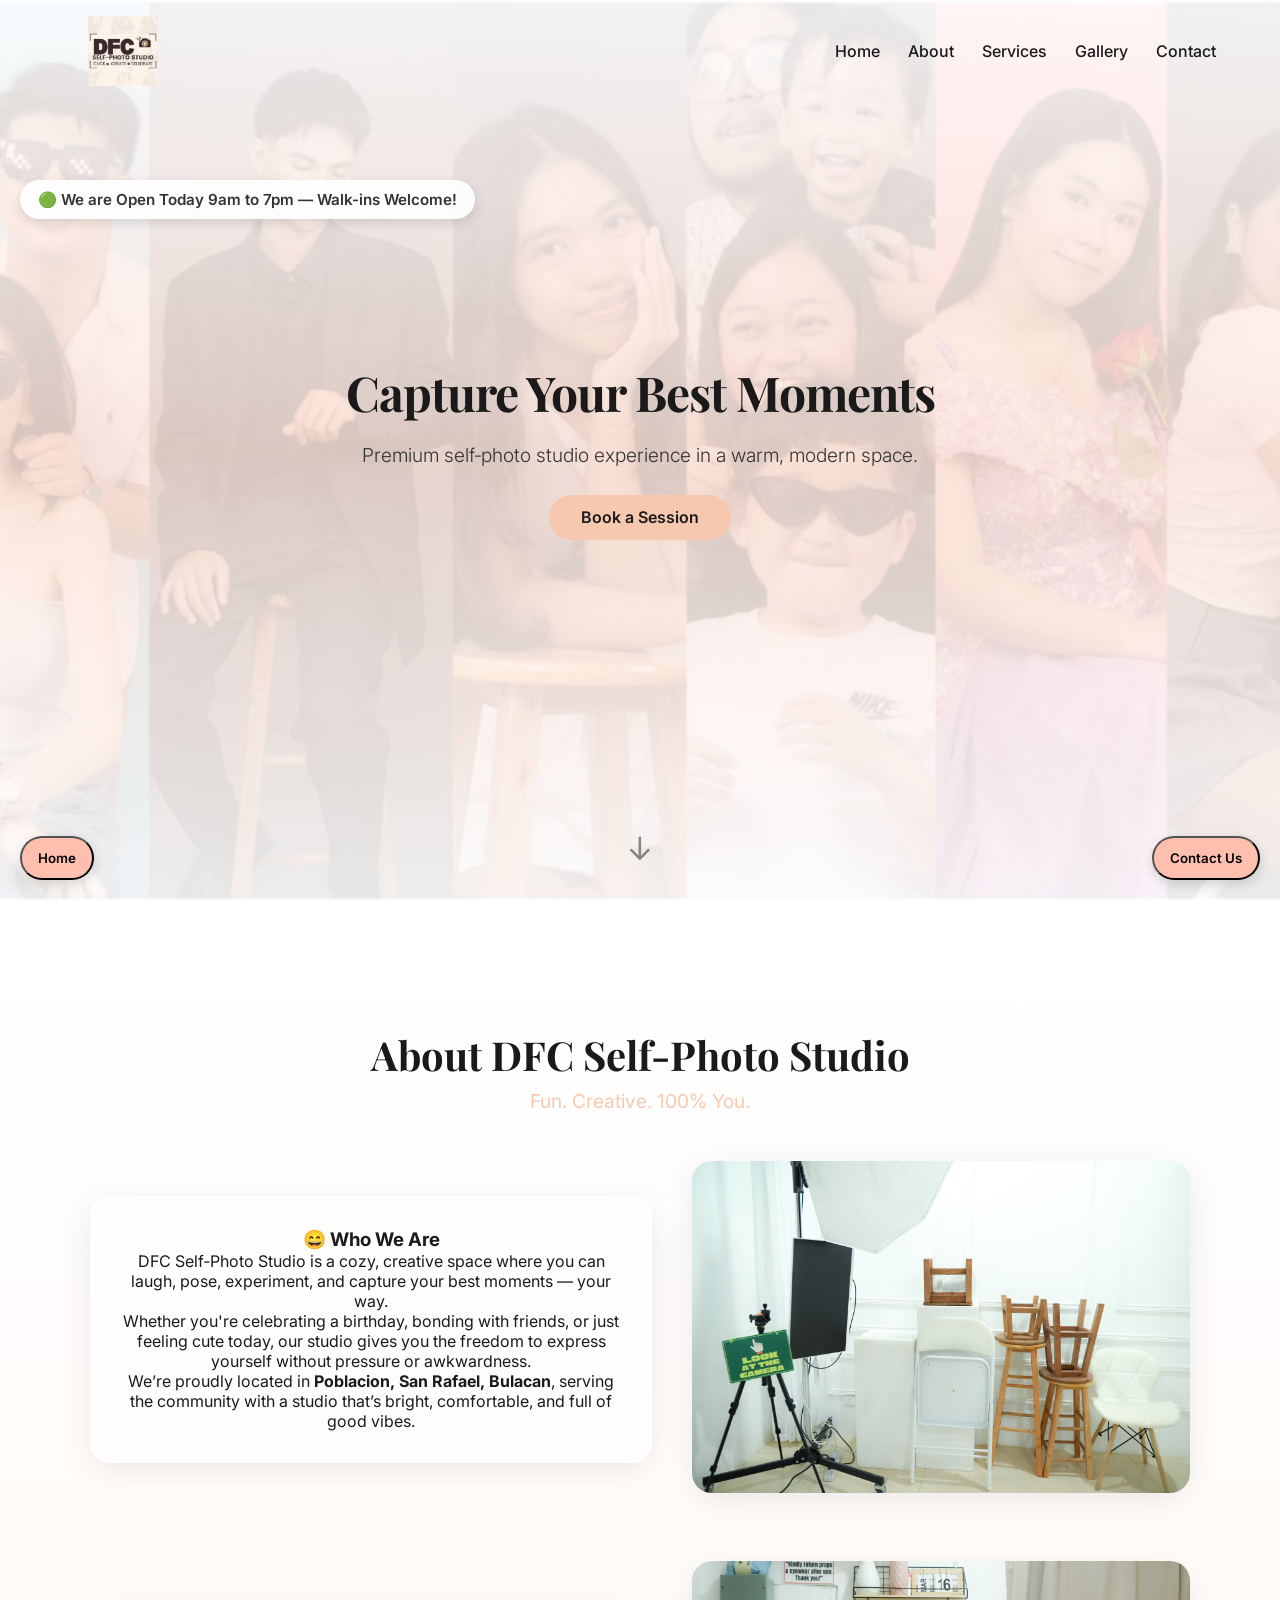
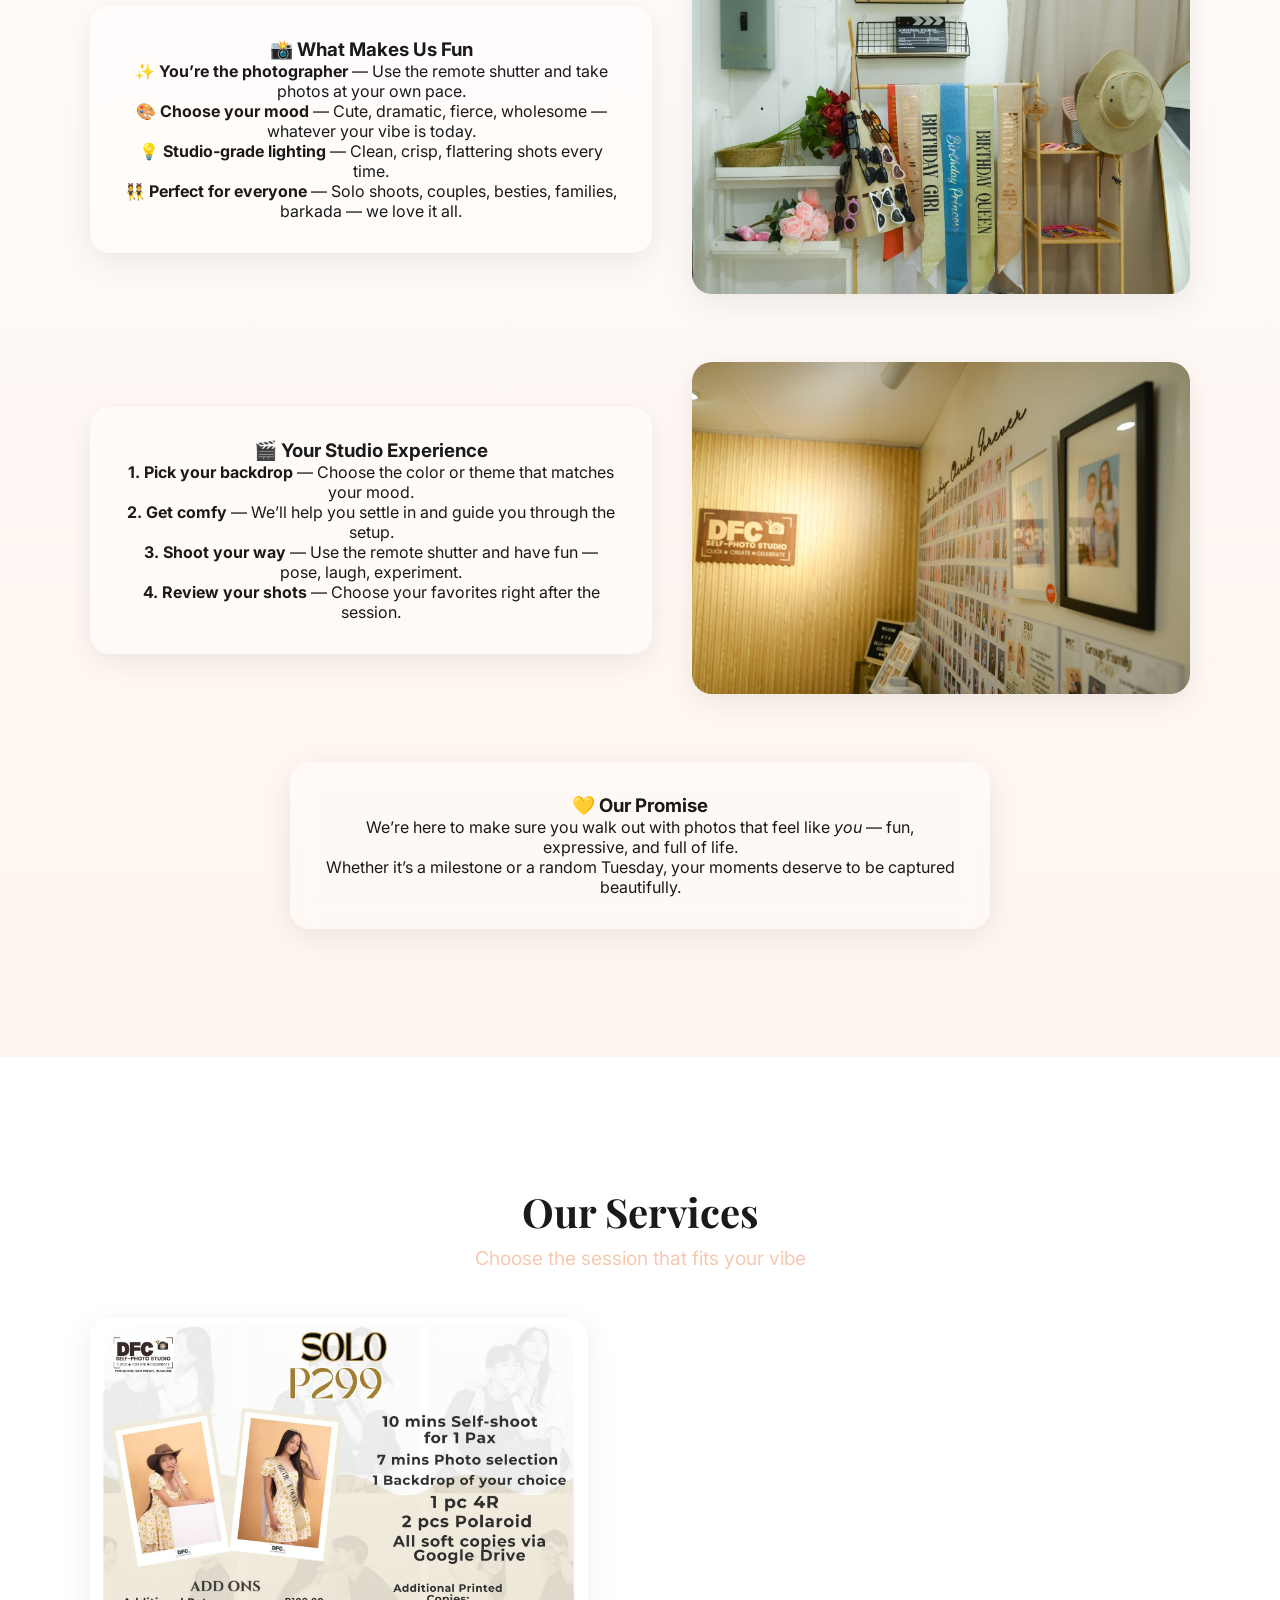
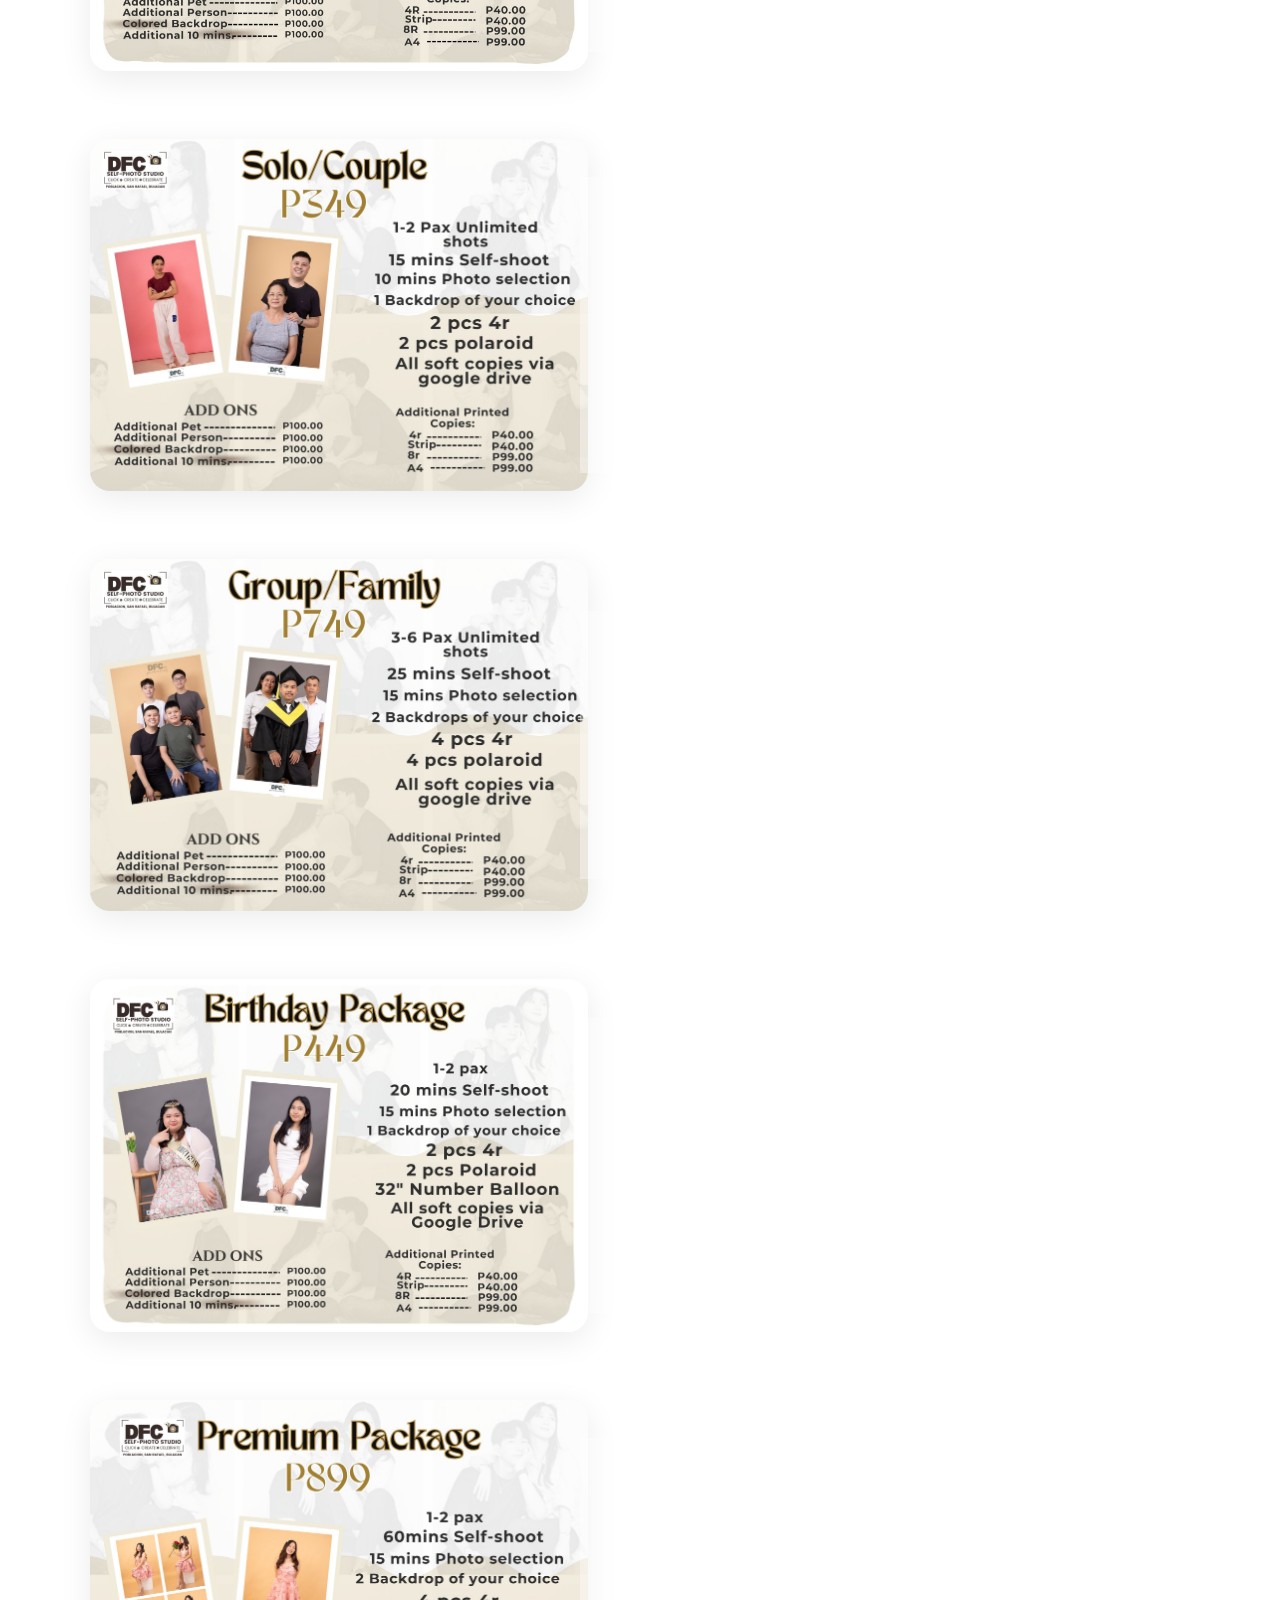
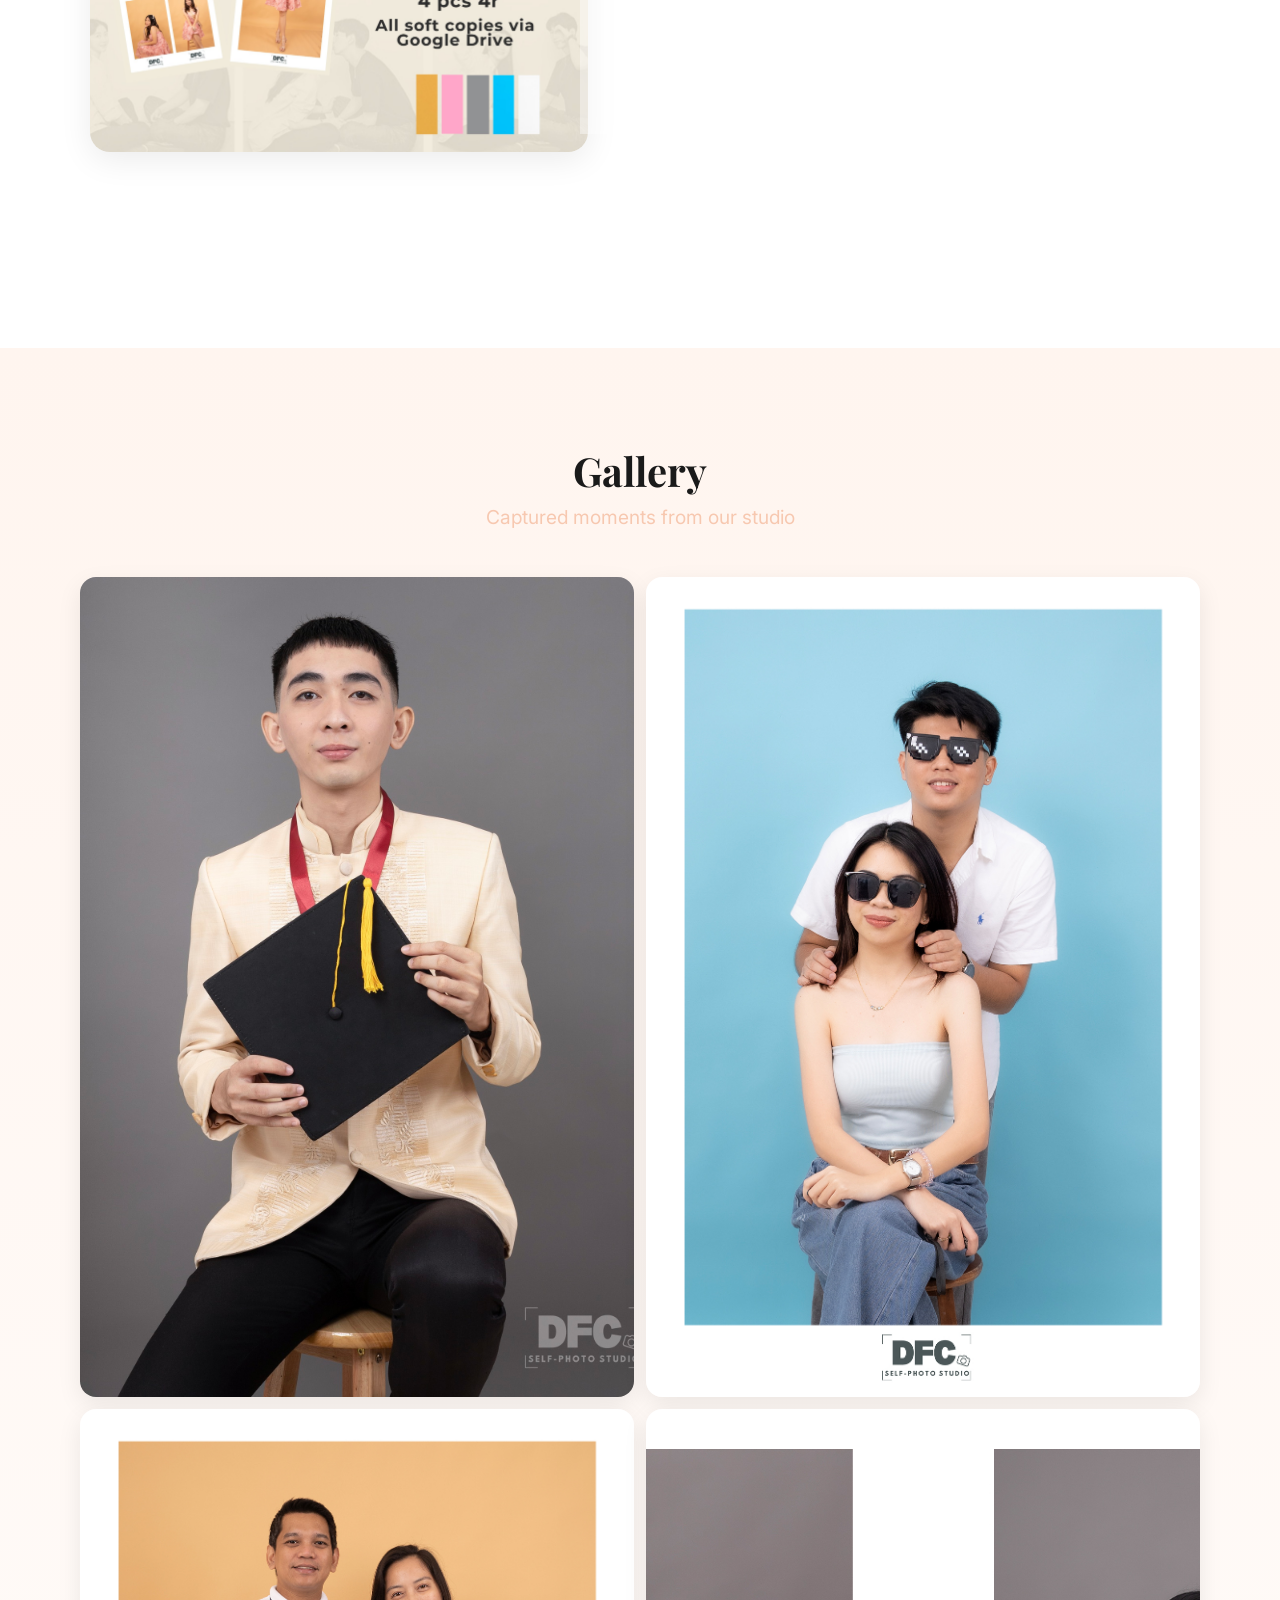
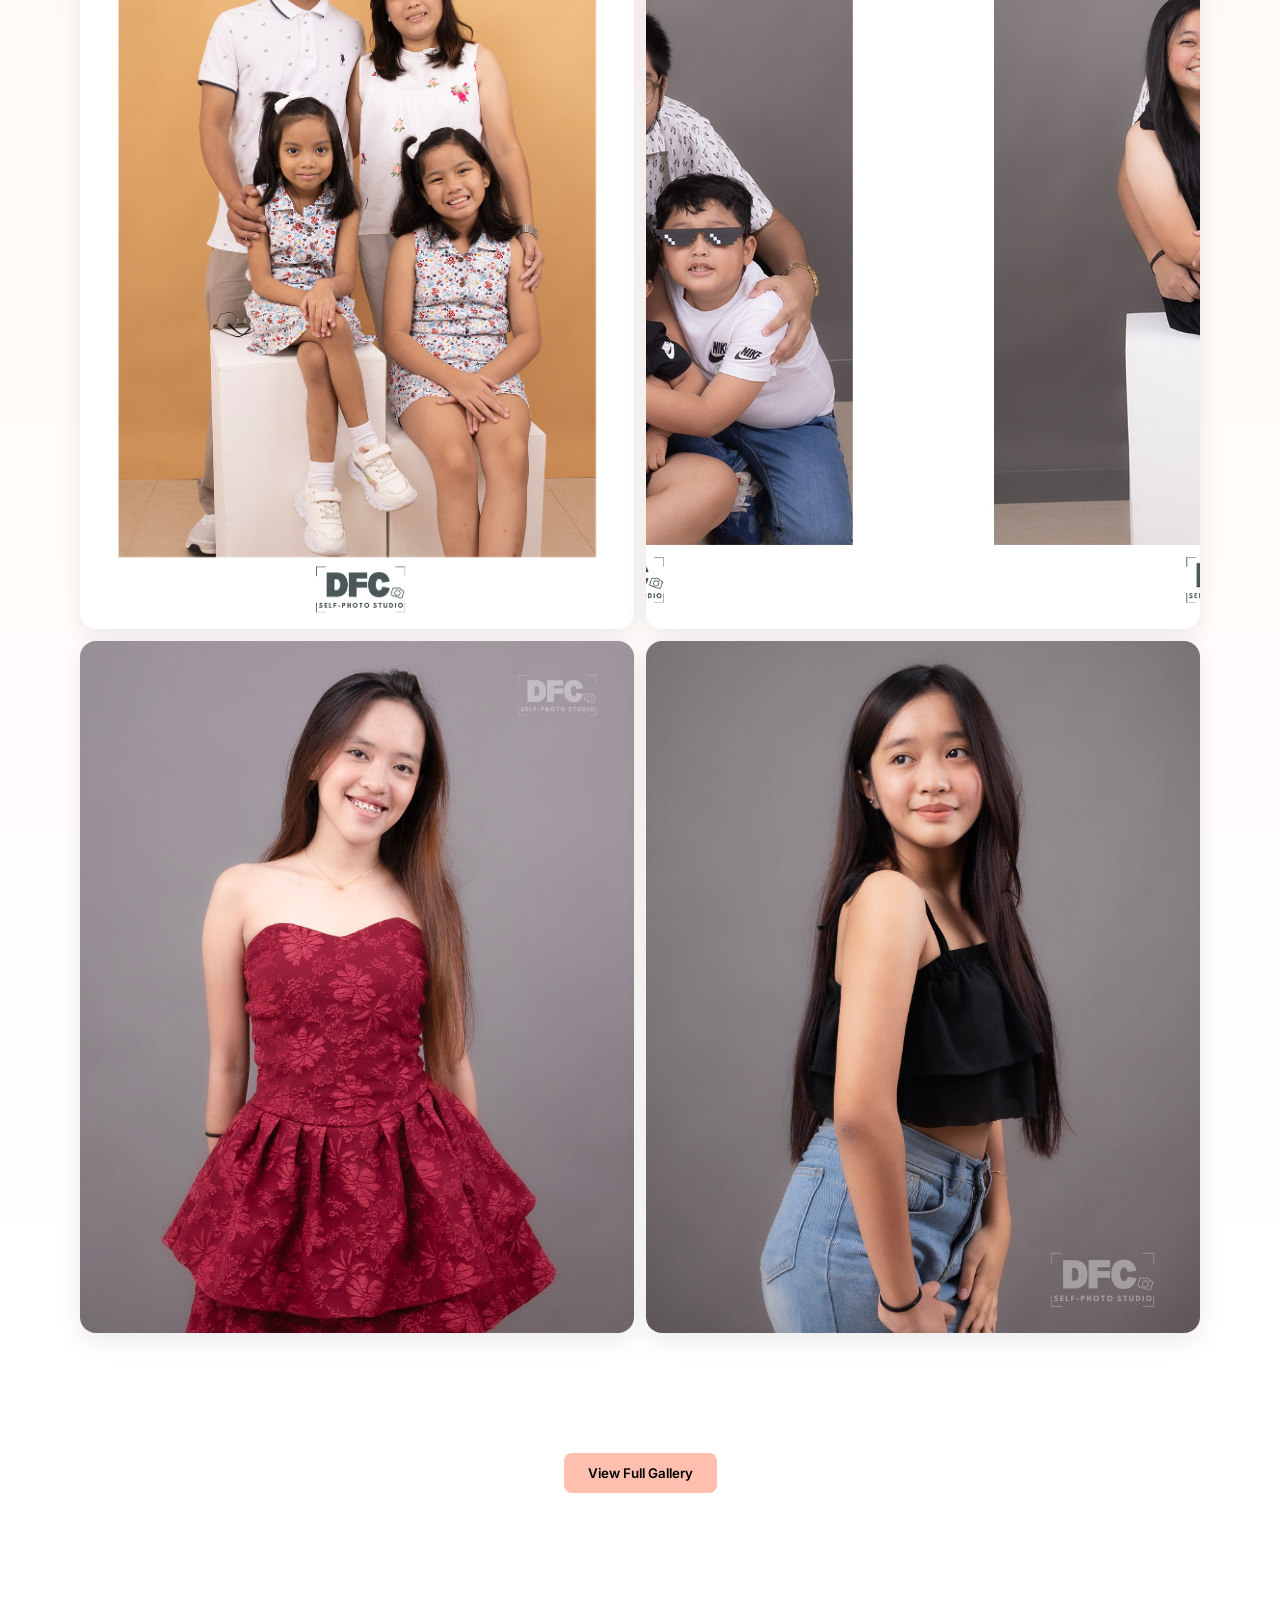
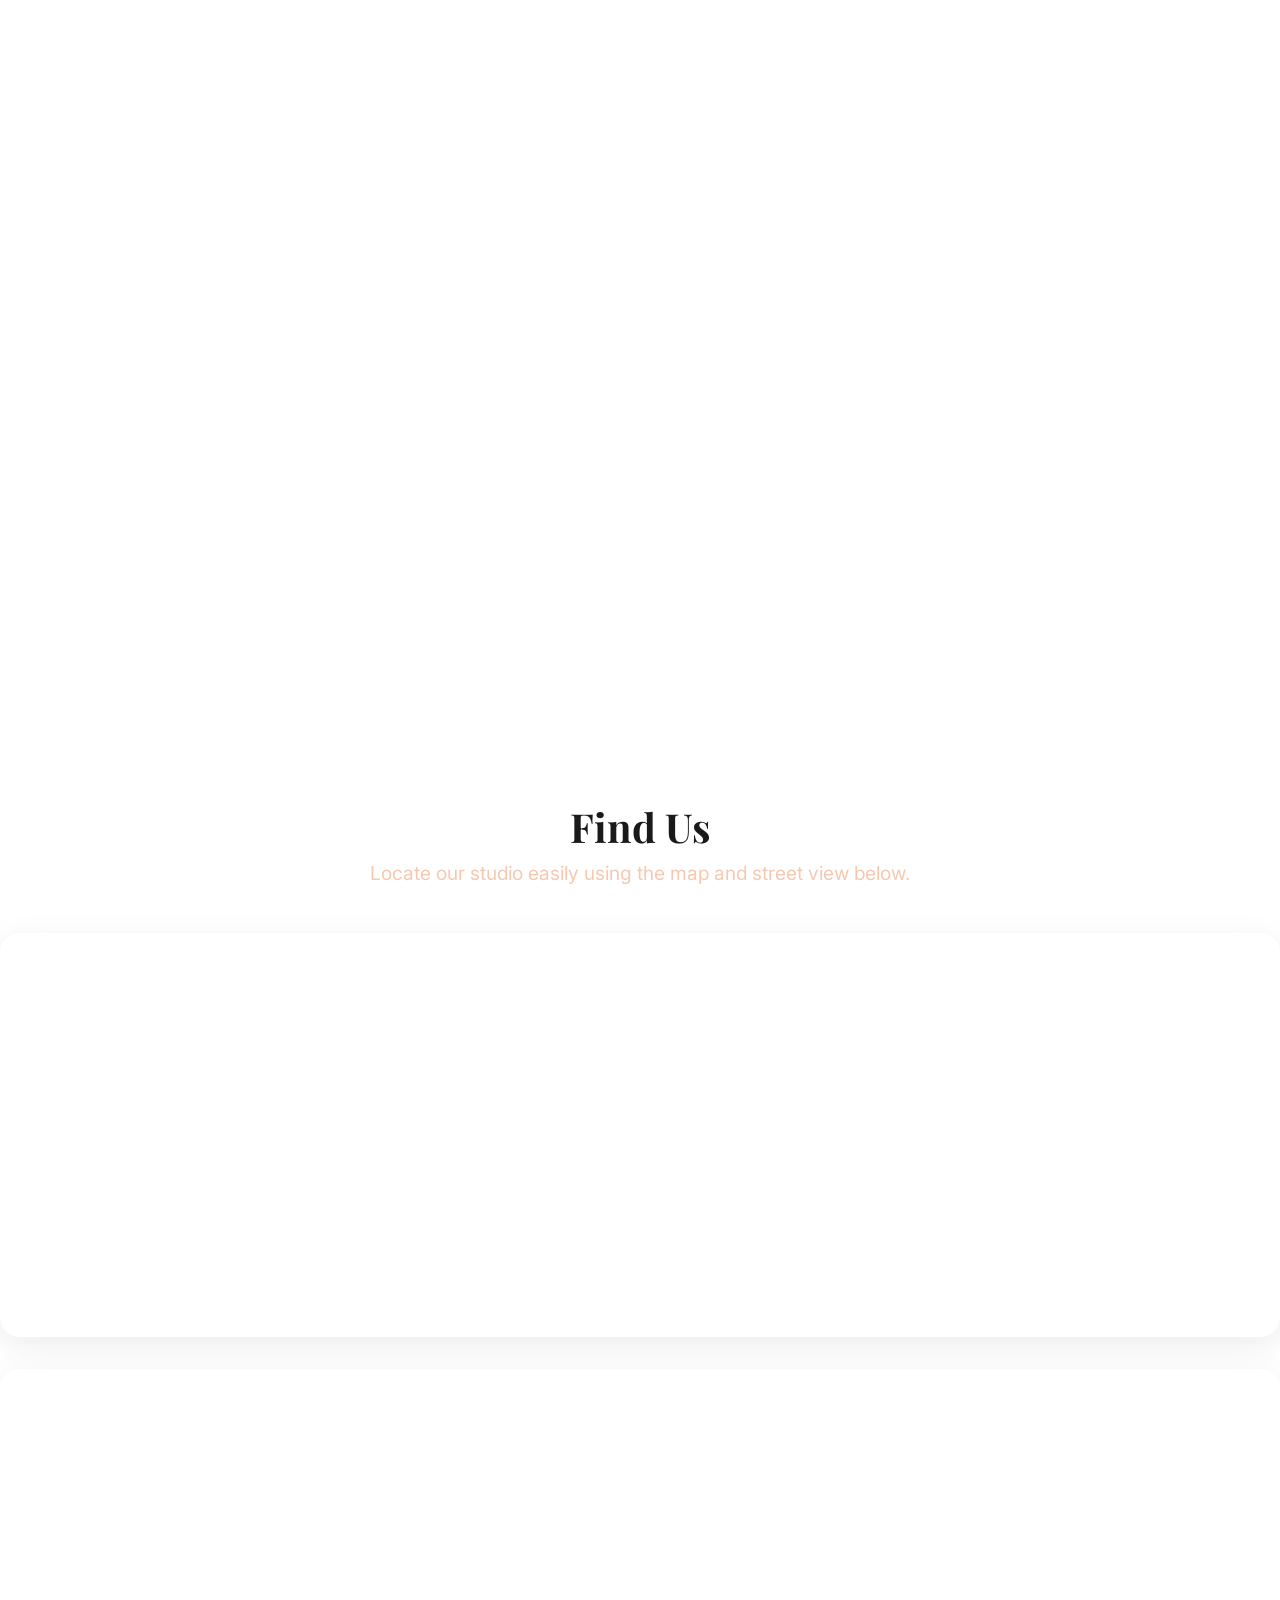
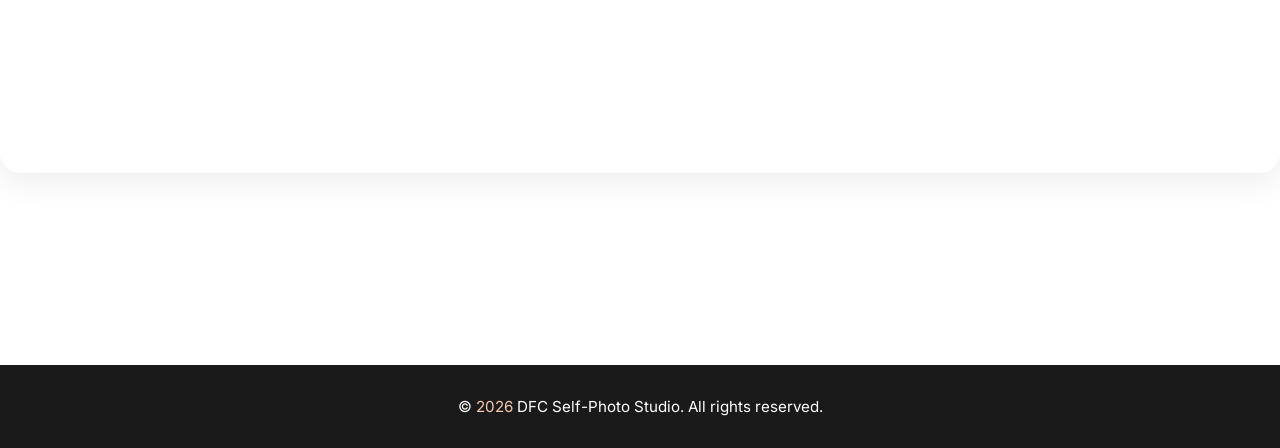
==== index.html @ f8296aee "Update announcement badge to be open" ====
<!DOCTYPE html>
<html lang="en">
<head>
  <meta charset="UTF-8" />
  <meta name="viewport" content="width=device-width, initial-scale=1.0" />
  <meta name="referrer" content="unsafe-url">
  <title>DFC Self‑Photo Studio — Official Site</title>

  <link rel="stylesheet" href="styles.css" />
  <link href="https://fonts.googleapis.com/css2?family=Inter:wght@300;400;500;600&family=Playfair+Display:wght@600;700&display=swap" rel="stylesheet">

  <!-- Update this to match your actual file name -->
  <link rel="icon" type="image/png" href="assets/images/dfclogo.jpg">
</head>

<body>
<!-- test environment -->

  <!-- Navigation -->
<header class="nav">
  <div class="nav-container">

    <!-- LOGO -->
    <a href="#hero" class="dfc-logo">
      <img src="assets/images/dfclogo.jpg" alt="DFC Self-Photo Studio Logo">
    </a>

    <!-- NAV LINKS -->
    <nav>
      <a href="#hero">Home</a>
      <a href="#about">About</a>
      <a href="#services">Services</a>
      <a href="#gallery">Gallery</a>
      <a href="#contact">Contact</a>
    </nav>

  </div>
</header>


  <!-- HERO SECTION -->
  <section id="hero" class="section hero">
  <div id="announcement" class="announcement-badge open">
    🟢 We are Open Today 9am to 7pm — Walk-ins Welcome!
  </div>
  <div class="hero-glass">
    <h1>Capture Your Best Moments</h1>
    <p>Premium self‑photo studio experience in a warm, modern space.</p>
    <a href="#contact" class="btn-primary">Book a Session</a>
  </div>

  <div class="scroll-indicator">↓</div>
</section>


  <!-- ABOUT -->
  <section id="about" class="section fade-in">
  <div class="container about-container">

    <h2 class="section-title">About DFC Self‑Photo Studio</h2>
    <p class="section-subtitle">Fun. Creative. 100% You.</p>

    <!-- ROW 1 -->
    <div class="about-row">
      <div class="about-text glass-card">
        <h3>😄 Who We Are</h3>
        <p>DFC Self‑Photo Studio is a cozy, creative space where you can laugh, pose, experiment, and capture your best moments — your way.</p>
        <p>Whether you're celebrating a birthday, bonding with friends, or just feeling cute today, our studio gives you the freedom to express yourself without pressure or awkwardness.</p>
        <p>We’re proudly located in <strong>Poblacion, San Rafael, Bulacan</strong>, serving the community with a studio that’s bright, comfortable, and full of good vibes.</p>
      </div>

      <div class="about-image">
        <img src="assets/images/aboutus/studiophoto1.jpg" alt="Studio Setup">
      </div>
    </div>

    <!-- ROW 2 -->
    <div class="about-row reverse">
      <div class="about-image">
        <img src="assets/images/aboutus/studiophoto2.jpg" alt="Props and Accessories">
      </div>

      <div class="about-text glass-card">
        <h3>📸 What Makes Us Fun</h3>
        <p><strong>✨ You’re the photographer</strong> — Use the remote shutter and take photos at your own pace.</p>
        <p><strong>🎨 Choose your mood</strong> — Cute, dramatic, fierce, wholesome — whatever your vibe is today.</p>
        <p><strong>💡 Studio‑grade lighting</strong> — Clean, crisp, flattering shots every time.</p>
        <p><strong>👯 Perfect for everyone</strong> — Solo shoots, couples, besties, families, barkada — we love it all.</p>
      </div>
    </div>

    <!-- ROW 3 -->
    <div class="about-row">
      <div class="about-text glass-card">
        <h3>🎬 Your Studio Experience</h3>
        <p><strong>1. Pick your backdrop</strong> — Choose the color or theme that matches your mood.</p>
        <p><strong>2. Get comfy</strong> — We’ll help you settle in and guide you through the setup.</p>
        <p><strong>3. Shoot your way</strong> — Use the remote shutter and have fun — pose, laugh, experiment.</p>
        <p><strong>4. Review your shots</strong> — Choose your favorites right after the session.</p>
      </div>

      <div class="about-image">
        <img src="assets/images/aboutus/studiophoto3.jpg" alt="Studio Photo Wall">
      </div>
    </div>

    <!-- FINAL CARD -->
    <div class="about-final glass-card fade-in">
      <h3>💛 Our Promise</h3>
      <p>We’re here to make sure you walk out with photos that feel like <em>you</em> — fun, expressive, and full of life.</p>
      <p>Whether it’s a milestone or a random Tuesday, your moments deserve to be captured beautifully.</p>
    </div>

  </div>
</section>


  <!-- SERVICES -->
  <section id="services" class="section fade-in">
  <div class="container services-container">

    <h2 class="section-title">Our Services</h2>
    <p class="section-subtitle">Choose the session that fits your vibe</p>

    <!-- SERVICE 1 -->
    <div class="service-row">
      <div class="service-image">
        <img src="assets/images/services/solo.jpg" alt="Solo Shoot">
      </div>
      <div class="service-text glass-card">
        <h3>✨ Solo Shoot</h3>
        <p>Perfect for self‑expression, profile photos, birthdays, or just feeling cute today. Take your time, explore poses, and enjoy the spotlight.</p>
      </div>
    </div>

    <!-- SERVICE 2 -->
    <div class="service-row reverse">
      <div class="service-text glass-card">
        <h3>👫 Solo or Couple</h3>
        <p>Whether you're capturing memories with your partner or your best friend, this session gives you space to be playful, sweet, or dramatic.</p>
      </div>
      <div class="service-image">
        <img src="assets/images/services/solo-couple.jpg" alt="Solo or Couple Shoot">
      </div>
    </div>

    <!-- SERVICE 3 -->
    <div class="service-row">
      <div class="service-image">
        <img src="assets/images/services/group-family.jpg" alt="Group or Family Shoot">
      </div>
      <div class="service-text glass-card">
        <h3>👨‍👩‍👧 Group / Family</h3>
        <p>Bring the whole barkada or family. Fun, wholesome, and full of laughter — perfect for reunions, celebrations, and milestones.</p>
      </div>
    </div>

    <!-- SERVICE 4 -->
    <div class="service-row reverse">
      <div class="service-text glass-card">
        <h3>🎉 Birthday Shoot</h3>
        <p>Celebrate your special day with a fun, expressive shoot. Props, poses, and pure good vibes — make your birthday unforgettable.</p>
      </div>
      <div class="service-image">
        <img src="assets/images/services/birthday.jpg" alt="Birthday Shoot">
      </div>
    </div>

    <!-- SERVICE 5 -->
    <div class="service-row">
      <div class="service-image">
        <img src="assets/images/services/premium.jpg" alt="Premium Shoot">
      </div>
      <div class="service-text glass-card">
        <h3>💎 Premium Session</h3>
        <p>More time, more poses, more creativity. This session gives you the full studio experience with extra flexibility and premium lighting setups.</p>
      </div>
    </div>

  </div>
</section>

    <!-- GALLERY -->
<section id="gallery" class="section">
  <div class="container">
    <h2 class="section-title">Gallery</h2>
    <p class="section-subtitle">Captured moments from our studio</p>

    <div class="gallery-grid">
      <img src="assets/images/gallery/gallery1.jpg" alt="">
      <img src="assets/images/gallery/gallery2.jpg" alt="">
      <img src="assets/images/gallery/gallery3.jpg" alt="">
      <img src="assets/images/gallery/gallery4.jpg" alt="">
      <img src="assets/images/gallery/gallery5.jpg" alt="">
      <img src="assets/images/gallery/gallery6.jpg" alt="">
      <img src="assets/images/gallery/gallery7.jpg" alt="">
      <img src="assets/images/gallery/gallery8.jpg" alt="">
      <img src="assets/images/gallery/gallery9.jpg" alt="">
      <img src="assets/images/gallery/gallery10.jpg" alt="">
      <img src="assets/images/gallery/gallery11.jpg" alt="">
      <img src="assets/images/gallery/gallery12.jpg" alt="">
      <img src="assets/images/gallery/gallery13.jpg" alt="">
      <img src="assets/images/gallery/gallery14.jpg" alt="">
      <img src="assets/images/gallery/gallery15.jpg" alt="">
      <img src="assets/images/gallery/gallery16.jpg" alt="">
      <img src="assets/images/gallery/gallery17.jpg" alt="">
      <img src="assets/images/gallery/gallery18.jpg" alt="">
      <img src="assets/images/gallery/gallery19.jpg" alt="">
      <img src="assets/images/gallery/gallery20.jpg" alt="">
      <img src="assets/images/gallery/gallery21.jpg" alt="">
      <img src="assets/images/gallery/gallery22.jpg" alt="">
      <img src="assets/images/gallery/gallery23.jpg" alt="">
      <img src="assets/images/gallery/gallery24.jpg" alt="">
      <img src="assets/images/gallery/gallery25.jpg" alt="">
      <img src="assets/images/gallery/gallery26.jpg" alt="">
      <img src="assets/images/gallery/gallery27.jpg" alt="">
      <img src="assets/images/gallery/gallery28.jpg" alt="">
      <img src="assets/images/gallery/gallery29.jpg" alt="">
      <img src="assets/images/gallery/gallery30.jpg" alt="">
      <img src="assets/images/gallery/gallery31.jpg" alt="">
      <img src="assets/images/gallery/gallery32.jpg" alt="">
      <img src="assets/images/gallery/gallery33.jpg" alt="">
      <img src="assets/images/gallery/gallery34.jpg" alt="">
      <img src="assets/images/gallery/gallery35.jpg" alt="">
      <img src="assets/images/gallery/gallery36.jpg" alt="">
      <img src="assets/images/gallery/gallery37.jpg" alt="">
      <img src="assets/images/gallery/gallery38.jpg" alt="">
      <img src="assets/images/gallery/gallery39.jpg" alt="">
      <img src="assets/images/gallery/gallery40.jpg" alt="">
      <img src="assets/images/gallery/gallery41.jpg" alt="">
      <img src="assets/images/gallery/gallery42.jpg" alt="">
      <img src="assets/images/gallery/gallery43.jpg" alt="">
      <img src="assets/images/gallery/gallery44.jpg" alt="">
      <img src="assets/images/gallery/gallery45.jpg" alt="">
      <img src="assets/images/gallery/gallery46.jpg" alt="">
      <img src="assets/images/gallery/gallery47.jpg" alt="">
      <img src="assets/images/gallery/gallery48.jpg" alt="">
      <img src="assets/images/gallery/gallery49.jpg" alt="">
      <img src="assets/images/gallery/gallery50.jpg" alt="">
      <img src="assets/images/gallery/gallery51.jpg" alt="">
      <img src="assets/images/gallery/gallery52.jpg" alt="">
      <img src="assets/images/gallery/gallery53.jpg" alt="">
      <img src="assets/images/gallery/gallery54.jpg" alt="">
      <img src="assets/images/gallery/gallery55.jpg" alt="">
      <img src="assets/images/gallery/gallery56.jpg" alt="">
      <img src="assets/images/gallery/gallery57.jpg" alt="">
      <img src="assets/images/gallery/gallery58.jpg" alt="">
      <img src="assets/images/gallery/gallery59.jpg" alt="">
      <img src="assets/images/gallery/gallery60.jpg" alt="">
      <img src="assets/images/gallery/gallery61.jpg" alt="">
      <img src="assets/images/gallery/gallery62.jpg" alt="">
      <img src="assets/images/gallery/gallery63.jpg" alt="">
      <img src="assets/images/gallery/gallery64.jpg" alt="">
    </div>

  </div> <!-- ← THIS WAS MISSING -->
</section>

<button class="gallery-toggle" onclick="toggleGallery()">View Full Gallery</button>


<!-- LIGHTBOX -->
<div id="lightbox" class="lightbox">
  <span class="close-lightbox">&times;</span>
  <img class="lightbox-content" id="lightbox-img">
</div>


  <!-- CONTACT -->
<!-- CONTACT INFO + FORM (PEACH BACKGROUND) -->
<section id="contact" class="section contact-peach fade-in">
  <div class="two-column">

    <!-- LEFT COLUMN -->
   <div>
  <h2>Get in Touch</h2>

  <p class="contact-item">
  <span class="icon">⏰</span>
  <strong>Opening Hours:</strong><br>
  Daily — 9:00 AM to 7:00 PM
</p>

  <p class="contact-item">
    <span class="icon">📍</span>
    <strong>Address:</strong><br>
    M. Valero St., Poblacion, San Rafael, Bulacan 3008, Philippines
  </p>

  <p class="contact-item">
    <span class="icon">📱</span>
    <strong>Mobile:</strong><br>
    +63 943 585 5655
  </p>

  <p class="contact-item">
    <span class="icon">💬</span>
    <strong>WhatsApp / Viber:</strong><br>
    +63 943 585 5655
  </p>

  <p class="contact-item">
    <span class="icon">✉️</span>
    <strong>Email:</strong><br>
    dfcspp25@gmail.com
  </p>

  <p class="contact-item">
    <span class="icon">📘</span>
    <strong>Facebook:</strong><br>
    <a href="https://www.facebook.com/people/DFC-Self-Photo-Studio/61580511052243/#"
       target="_blank"
       class="contact-link">
       DFC Self-Photo Studio
    </a>
  </p>
</div>


    <!-- RIGHT COLUMN -->
    <div>
      <h2>Send a Message</h2>

      <form class="contact-form" action="https://formsubmit.co/dfcspp25@gmail.com" method="POST">

  <label for="name">Name</label>
  <input id="name" type="text" name="name" required>

  <label for="email">Email</label>
  <input id="email" type="email" name="email" required>

  <label for="phone">Cellphone Number</label>
  <input id="phone" type="text" name="phone" required>

  <label for="message">Message</label>
  <textarea id="message" name="message" rows="4" required></textarea>

  <input type="text" name="_honey" style="display:none">
  <input type="hidden" name="_captcha" value="false">
  <input type="hidden" name="_next" value="https://dfcstudio.net/thankyou.html">
  <input type="hidden" name="_subject" value="New Message from DFC Studio Website">

  <button type="submit" class="btn-primary">Submit</button>

</form>

    </div>

  </div>
</section>

<!-- MAP + STREET VIEW (WHITE BACKGROUND) -->
<section class="section light fade-in">

  <h2 class="section-title">Find Us</h2>
  <p class="section-subtitle">Locate our studio easily using the map and street view below.</p>

  <div class="map-container">
    <iframe 
      src="https://www.google.com/maps/embed?pb=!1m18!1m12!1m3!1d1148.1056658218038!2d120.9613926695935!3d14.958048694759999!2m3!1f0!2f0!3f0!3m2!1i1024!2i768!4f13.1!3m3!1m2!1s0x33970097ac9c04e1%3A0x73d726c900238b6a!2s154%20M.%20Valero%20St%2C%20San%20Rafael%2C%20Bulacan%2C%20Philippines!5e1!3m2!1sen!2ssg!4v1773903377042!5m2!1sen!2ssg"
      width="100%" height="400" style="border:0;" allowfullscreen="" loading="lazy">
    </iframe>
  </div>

  <div class="map-container">
    <iframe 
      src="https://www.google.com/maps/embed?pb=!4v1773735466971!6m8!1m7!1sH9Bi4qNU0zVXt5b6YQ1RFQ!2m2!1d14.95803337844088!2d120.96209245159!3f327.88548655933914!4f10.146176995126737!5f0.7820865974627469"
      width="100%" height="400" style="border:0;" allowfullscreen="" loading="lazy">
    </iframe>
  </div>

</section>


<!-- FOOTER -->
<footer class="site-footer">
  <p>© <span id="year"></span> DFC Self-Photo Studio. All rights reserved.</p>
</footer>

<script>
  document.getElementById('year').textContent = new Date().getFullYear();
</script>



  <script src="script.js"></script>

<button class="floating-btn floating-home" onclick="scrollToTop()">Home</button>
<button class="floating-btn floating-contact" onclick="scrollToContact()">Contact Us</button>

<script>
  function toggleGallery() {
    const grid = document.querySelector('.gallery-grid');
    const button = document.querySelector('.gallery-toggle');

    grid.classList.toggle('show-all');

    if (grid.classList.contains('show-all')) {
      button.textContent = "Hide Gallery";
    } else {
      button.textContent = "View Full Gallery";
      window.scrollTo({ top: grid.offsetTop - 80, behavior: 'smooth' });
    }
  }

  function scrollToTop() {
    window.scrollTo({ top: 0, behavior: 'smooth' });
  }

  function scrollToContact() {
    const contact = document.querySelector('#contact');
    contact.scrollIntoView({ behavior: 'smooth' });
  }
</script>

</body>
</html>
---- styles.css ----
/* GLOBAL RESET */
* {
  margin: 0;
  padding: 0;
  box-sizing: border-box;
  font-family: "Inter", sans-serif;
}

.hero h1 {
  font-family: "Playfair Display", serif;
  font-size: 3.5rem;
  font-weight: 700;
  letter-spacing: -1px;
  margin-bottom: 1rem;
  color: #1a1a1a;
}

.hero p {
  font-size: 1.2rem;
  font-weight: 300;
  color: #333;
  margin-top: 0.5rem;
  line-height: 1.6;
}

.hero-glass {
  position: relative;
}

.hero-glass::before {
  content: "";
  position: absolute;
  inset: -20px;
  background: radial-gradient(
    circle at center,
    rgba(247, 200, 176, 0.25) 0%,
    rgba(247, 200, 176, 0) 70%
  );
  z-index: -1;
}

body {
  background: #ffffff;
  color: #1a1a1a;
  overflow-x: hidden;
}

/* NAVIGATION */
.nav {
  position: fixed;
  width: 100%;
  top: 0;
  padding: 1rem 0;
  z-index: 1000;
  transition: background 0.3s ease, backdrop-filter 0.3s ease;
}

.nav.scrolled {
  background: rgba(255, 255, 255, 0.4);
  backdrop-filter: blur(12px);
}

.nav-container {
  width: 90%;
  margin: auto;
  display: flex;
  justify-content: space-between;
  align-items: center;
}

nav a {
  margin-left: 1.5rem;
  text-decoration: none;
  color: #1a1a1a;
  font-weight: 500;
}

/* HERO SECTION */
.hero {
  height: 100vh;
  display: flex;
  justify-content: center;
  align-items: center;
  text-align: center;

  /* Background image + gradient overlay */
  background: 
    linear-gradient(
      180deg,
      rgba(255, 255, 255, 0.9) 0%,
      rgba(253, 232, 223, 0.85) 50%,
      rgba(255, 255, 255, 0.9) 100%
    ),
    url("assets/images/hero/dfchero.png");

  background-size: cover;
  background-position: center;
  background-repeat: no-repeat;
}



  /* Background image + gradient overlay */
  background: 
    linear-gradient(
      180deg,
      rgba(255, 255, 255, 0.9) 0%,
      rgba(253, 232, 223, 0.85) 50%,
      rgba(255, 255, 255, 0.9) 100%
    ),
    url("assets/images/hero/dfchero.png");

  background-size: cover;
  background-position: center;
  background-repeat: no-repeat;
}

.hero-glass {
  background: rgba(255, 255, 255, 0.4);
  backdrop-filter: blur(14px);
  padding: 3rem 4rem;
  border-radius: 24px;
  box-shadow: 0 8px 32px rgba(0,0,0,0.08);
  animation: fadeUp 1.2s ease forwards;
  opacity: 0;
}

.hero h1 {
  font-size: 3rem;
  margin-bottom: 1rem;
}

.btn-primary {
  display: inline-block;
  margin-top: 1.5rem;
  padding: 0.8rem 2rem;
  background: #f7c8b0;
  color: #1a1a1a;
  border-radius: 30px;
  font-weight: 600;
  text-decoration: none;
  transition: 0.3s ease;
}

.btn-primary:hover {
  background: #f5b89c;
}

/* SCROLL INDICATOR */
.scroll-indicator {
  position: absolute;
  bottom: 2rem;
  font-size: 2rem;
  opacity: 0.5;
  animation: bounce 2s infinite;
}

/* SECTIONS */
.section {
  padding: 8rem 0;
}

.container {
  width: 90%;
  margin: auto;
}

.grid {
  display: grid;
  gap: 2rem;
  grid-template-columns: repeat(auto-fit, minmax(250px, 1fr));
}

/* GLASS CARDS */
.glass-card {
  background: rgba(255, 255, 255, 0.4);
  backdrop-filter: blur(12px);
  padding: 2rem;
  border-radius: 20px;
  box-shadow: 0 8px 32px rgba(0,0,0,0.08);
  text-align: center;
}

.highlight {
  border: 2px solid #f7c8b0;
}

/* ANIMATIONS */
.fade-in {
  opacity: 0;
  transform: translateY(40px);
  transition: 0.8s ease;
}

.fade-in.visible {
  opacity: 1;
  transform: translateY(0);
}

@keyframes fadeUp {
  to { opacity: 1; transform: translateY(0); }
}

@keyframes bounce {
  0%, 100% { transform: translateY(0); }
  50% { transform: translateY(8px); }
}
/* ABOUT SECTION */
.about-container {
  max-width: 1100px;
  margin: auto;
}

.section-title {
  text-align: center;
  font-family: "Playfair Display", serif;
  font-size: 2.5rem;
  margin-bottom: 0.5rem;
}

.section-subtitle {
  text-align: center;
  color: #f7c8b0;
  margin-bottom: 3rem;
  font-size: 1.2rem;
}

.about-row {
  display: flex;
  align-items: center;
  gap: 2.5rem;
  margin-bottom: 4rem;
}

.about-row.reverse {
  flex-direction: row-reverse;
}

.about-text {
  flex: 1;
}

.about-image {
  flex: 1;
}

.about-image img {
  width: 100%;
  border-radius: 20px;
  box-shadow: 0 8px 32px rgba(0,0,0,0.08);
  object-fit: cover;
}

.about-final {
  max-width: 700px;
  margin: 3rem auto 0;
  text-align: center;
}
#about {
  background: linear-gradient(
    180deg,
    #ffffff 0%,
    #fff5ef 100%
  );
}
/* SERVICES SECTION */
.services-container {
  max-width: 1100px;
  margin: auto;
}

.service-row {
  display: flex;
  align-items: center;
  gap: 2.5rem;
  margin-bottom: 4rem;
}

.service-row.reverse {
  flex-direction: row-reverse;
}

.service-image {
  flex: 1;
}

.service-image img {
  width: 100%;
  border-radius: 20px;
  box-shadow: 0 8px 32px rgba(0,0,0,0.08);
  object-fit: cover;
}

.service-text {
  flex: 1;
}

.service-text h3 {
  font-family: "Playfair Display", serif;
  font-size: 1.8rem;
  margin-bottom: 1rem;
}

.service-text p {
  line-height: 1.6;
  font-size: 1.05rem;
}
#services {
  background: #ffffff;
}
#gallery {
  padding-top: 6rem;
}
#gallery {
  background: linear-gradient(
    180deg,
    #fff5ef 0%,
    #ffffff 100%
  );
  padding-top: 6rem;
  padding-bottom: 6rem;
}

.gallery-grid {
  display: grid;
  gap: 1.5rem;
  grid-template-columns: repeat(auto-fit, minmax(250px, 1fr));
}

.gallery-grid img {
  width: 100%;
  height: 100%;
  object-fit: cover;
  border-radius: 16px;
  box-shadow: 0 8px 24px rgba(0,0,0,0.08);
  cursor: pointer;
  transition: transform 0.3s ease, box-shadow 0.3s ease;
}

.gallery-grid img:hover {
  transform: scale(1.03);
  box-shadow: 0 12px 32px rgba(0,0,0,0.12);
}
/* LIGHTBOX */
.lightbox {
  display: none;
  position: fixed;
  z-index: 9999;
  inset: 0;
  background: rgba(0,0,0,0.85);
  backdrop-filter: blur(6px);
  justify-content: center;
  align-items: center;
}

.lightbox-content {
  max-width: 90%;
  max-height: 90%;
  border-radius: 12px;
  box-shadow: 0 8px 32px rgba(0,0,0,0.4);
}

.close-lightbox {
  position: absolute;
  top: 30px;
  right: 40px;
  font-size: 3rem;
  color: white;
  cursor: pointer;
  user-select: none;
}
.contact-container {
  max-width: 1100px;
  margin: auto;
}

.contact-grid {
  display: grid;
  grid-template-columns: repeat(auto-fit, minmax(320px, 1fr));
  gap: 2.5rem;
}

.contact-info p {
  margin-bottom: 1rem;
  line-height: 1.6;
}

.contact-form-card input,
.contact-form-card textarea {
  width: 100%;
  padding: 0.9rem 1rem;
  margin-bottom: 1rem;
  border-radius: 12px;
  border: 1px solid #ddd;
  font-size: 1rem;
}

.map-container {
  margin-top: 2rem;
  border-radius: 20px;
  overflow: hidden;
  box-shadow: 0 8px 32px rgba(0,0,0,0.08);
}
/* CONTACT SECTION PEACH GRADIENT */
.contact-peach {
  background: linear-gradient(
    180deg,
    #fff5ef 0%,
    #f7c8b0 100%
  );
}

/* MAP SECTION GRADIENT */
.map-peach {
  background: linear-gradient(
    180deg,
    #f7c8b0 0%,
    #ffffff 100%
  );
}

/* CONTACT GRID */
.contact-grid {
  display: grid;
  grid-template-columns: repeat(auto-fit, minmax(320px, 1fr));
  gap: 2.5rem;
  align-items: start;
}

/* CONTACT INFO */
.contact-info p {
  margin-bottom: 1rem;
  line-height: 1.6;
  text-align: left;
}

/* ICONS */
.icon {
  font-size: 1.3rem;
  margin-right: 0.4rem;
}

/* CONTACT FORM */
.contact-form-card input,
.contact-form-card textarea {
  width: 100%;
  padding: 0.9rem 1rem;
  margin-bottom: 1rem;
  border-radius: 12px;
  border: 1px solid #ddd;
  font-size: 1rem;
}

/* CONTACT LINKS */
.contact-link {
  color: #f7a98a;
  font-weight: 600;
  text-decoration: none;
}

.contact-link:hover {
  text-decoration: underline;
}

/* MAP CONTAINER */
.map-container {
  margin-top: 2rem;
  border-radius: 20px;
  overflow: hidden;
  box-shadow: 0 8px 32px rgba(0,0,0,0.08);
}

/* FOOTER */
.site-footer {
  text-align: center;
  padding: 2rem 0;
  background: #1a1a1a;
  color: white;
  font-size: 0.95rem;
  margin-top: 4rem;
}

.site-footer span {
  color: #f7c8b0;
}
/* PEACH BACKGROUND */
.contact-peach {
  background: linear-gradient(
    180deg,
    #fff5ef 0%,
    #f7c8b0 100%
  );
}

/* HORIZONTAL LAYOUT */
.contact-horizontal {
  display: grid;
  grid-template-columns: 1fr 1fr 1fr;
  gap: 2.5rem;
  align-items: start;
}

/* ICONS */
.icon {
  font-size: 1.3rem;
  margin-right: 0.4rem;
}

/* CONTACT LINKS */
.contact-link {
  color: #f7a98a;
  font-weight: 600;
  text-decoration: none;
}

.contact-link:hover {
  text-decoration: underline;
}

/* MAP CARD */
.contact-map iframe {
  border-radius: 14px;
  width: 100%;
}

/* FORM INPUTS */
.contact-form-card input,
.contact-form-card textarea {
  width: 100%;
  padding: 0.9rem 1rem;
  margin-bottom: 1rem;
  border-radius: 12px;
  border: 1px solid #ddd;
  font-size: 1rem;
}
/* PEACH BACKGROUND FOR CONTACT SECTION */
.contact-peach {
  background: linear-gradient(
    180deg,
    #fff5ef 0%,
    #f7c8b0 100%
  );
}

/* TWO-COLUMN LAYOUT (same as v1) */
.two-column {
  display: grid;
  grid-template-columns: 1fr 1fr;
  gap: 3rem;
  max-width: 1100px;
  margin: auto;
}

/* CONTACT FORM INPUTS */
.contact-form input,
.contact-form textarea {
  width: 100%;
  padding: 0.8rem 1rem;
  margin-bottom: 1rem;
  border-radius: 10px;
  border: 1px solid #ccc;
  font-size: 1rem;
}

/* CONTACT LINK */
.contact-link {
  color: #f7a98a;
  font-weight: 600;
  text-decoration: none;
}

.contact-link:hover {
  text-decoration: underline;
}

/* MAP CONTAINER */
.map-container {
  margin-top: 2rem;
  border-radius: 20px;
  overflow: hidden;
  box-shadow: 0 8px 32px rgba(0,0,0,0.08);
}
/* Spacing between contact items */
.contact-item {
  margin-bottom: 1.5rem;
  line-height: 1.6;
}

/* Icons */
.icon {
  font-size: 1.3rem;
  margin-right: 0.4rem;
}

/* Facebook link styling */
.contact-link {
  color: #f7a98a;
  font-weight: 600;
  text-decoration: none;
}

.contact-link:hover {
  text-decoration: underline;
}
/* HEADER LOGO */
.dfc-logo img {
  height: 70px;       /* Bigger, bolder logo */
  width: auto;
  object-fit: contain;
  display: block;
}

/* NAV CONTAINER ALIGNMENT */
.nav-container {
  width: 90%;
  margin: auto;
  display: flex;
  justify-content: space-between;
  align-items: center;
}

/* NAV LINKS */
.nav a {
  margin-left: 1.5rem;
  text-decoration: none;
  color: #1a1a1a;
  font-weight: 500;
}

/* MOBILE RESPONSIVE LOGO */
@media (max-width: 768px) {
  .dfc-logo img {
    height: 55px;
  }
}

/* ===========================
   MOBILE LAYOUT (max 768px)
   =========================== */
@media (max-width: 768px) {

}
@media (max-width: 768px) {

  /* ABOUT SECTION — MOBILE */
  .about-container {
    display: flex;
    flex-direction: column;
    gap: 2rem;
    padding: 2rem 1.5rem;
  }

  .about-container img {
    width: 100%;
    height: auto;
    border-radius: 12px;
  }

  .about-text {
    text-align: left;
    padding: 0;
  }

  .about-text h2 {
    font-size: 1.8rem;
    margin-bottom: 1rem;
  }

  .about-text p {
    font-size: 1rem;
    line-height: 1.6;
  }
}
@media (max-width: 768px) {

  /* ABOUT SECTION — MOBILE */
  .about-row {
    display: flex;
    flex-direction: column;
    gap: 1.5rem;
  }

  .about-image img {
    width: 100%;
    height: auto;
    border-radius: 12px;
  }

  .about-text {
    padding: 0;
  }

  .about-text h3 {
    font-size: 1.5rem;
    margin-bottom: 0.75rem;
  }

  .about-text p {
    font-size: 1rem;
    line-height: 1.6;
  }

  /* Optional: improve spacing for the whole section */
  .about-container {
    padding: 1.5rem 1rem;
  }
}
@media (max-width: 768px) {

  /* ABOUT SECTION — ALL ROWS */
  .about-row {
    display: flex;
    flex-direction: column;
    gap: 1.5rem;
  }

  .about-row .about-image img {
    width: 100%;
    height: auto;
    border-radius: 12px;
  }

  .about-row .about-text {
    padding: 0;
  }

  .about-row .about-text h3 {
    font-size: 1.5rem;
    margin-bottom: 0.75rem;
  }

  .about-row .about-text p {
    font-size: 1rem;
    line-height: 1.6;
  }
}
@media (max-width: 768px) {

  /* ABOUT SECTION — FORCE ALL ROWS TO STACK */
  .about-row,
  .about-row.reverse {
    display: flex;
    flex-direction: column !important;
    gap: 1.5rem;
  }

  .about-row .about-image img,
  .about-row.reverse .about-image img {
    width: 100%;
    height: auto;
    border-radius: 12px;
  }

  .about-row .about-text,
  .about-row.reverse .about-text {
    padding: 0;
  }

  .about-row .about-text h3,
  .about-row.reverse .about-text h3 {
    font-size: 1.5rem;
    margin-bottom: 0.75rem;
  }

  .about-row .about-text p,
  .about-row.reverse .about-text p {
    font-size: 1rem;
    line-height: 1.6;
  }
}
@media (max-width: 768px) {

  /* ABOUT — FORCE TEXT FIRST, PHOTO SECOND ON MOBILE */

  .about-row {
    display: flex;
    flex-direction: column;
  }

  /* Text always first */
  .about-row .about-text {
    order: 1;
  }

  /* Photo always second */
  .about-row .about-image {
    order: 2;
  }
}
/* ===========================
   SERVICES — MOBILE LAYOUT
   =========================== */
@media (max-width: 768px) {

  /* Force all service rows to stack vertically */
  .service-row,
  .service-row.reverse {
    display: flex;
    flex-direction: column !important;
    gap: 1.5rem;
    margin-bottom: 2rem;
  }

  /* Text always first, photo always second */
  .service-row .service-text,
  .service-row.reverse .service-text {
    order: 1;
  }

  .service-row .service-image,
  .service-row.reverse .service-image {
    order: 2;
  }

  /* Make images full-width and clean */
  .service-row .service-image img {
    width: 100%;
    height: auto;
    border-radius: 12px;
  }

  /* Improve readability */
  .service-text h3 {
    font-size: 1.4rem;
    margin-bottom: 0.75rem;
  }

  .service-text p {
    font-size: 1rem;
    line-height: 1.6;
  }

  /* Optional: reduce container padding for a modern mobile feel */
  .services-container {
    padding: 0 1rem;
  }
}
/* ===========================
   GALLERY — MOBILE
   =========================== */

/* Show only first 6 images */
.gallery-grid img:nth-of-type(n+7) {
  display: none;
}

/* When expanded, show all */
.gallery-grid.show-all img {
  display: block;
}

/* Mobile grid layout */
.gallery-grid {
  grid-template-columns: repeat(2, 1fr);
  gap: 0.75rem;
  padding: 0 1rem;
}

/* View More button */
.gallery-toggle {
  display: block;
  margin: 1.5rem auto 0;
  padding: 0.75rem 1.5rem;
  background: #ffbfae;
  color: #000;
  border-radius: 8px;
  font-weight: 600;
  text-align: center;
  width: fit-content;
  border: none;
}

/* ===========================
   FLOATING BUTTONS
   =========================== */

.floating-btn {
  position: fixed;
  bottom: 20px;
  padding: 0.75rem 1rem;
  background: #ffbfae;
  color: #000;
  border-radius: 50px;
  font-weight: 600;
  box-shadow: 0 4px 12px rgba(0,0,0,0.15);
  z-index: 999;
}

/* Contact button (right) */
.floating-contact {
  right: 20px;
}

/* Home button (left) */
.floating-home {
  left: 20px;
}
.gallery-toggle {
  margin-top: 1.5rem;   /* lifts the button upward */
  margin-bottom: 2rem;  /* keeps safe distance from floating buttons */
}
/* ===========================
   CONTACT — MOBILE LAYOUT
   =========================== */

.contact-peach {
  padding: 2rem 1.25rem;
}

/* Stack columns vertically */
.two-column {
  display: flex;
  flex-direction: column;
  gap: 2rem;
}

/* Improve spacing for contact items */
.contact-item {
  margin-bottom: 1.25rem;
  line-height: 1.5;
  font-size: 1rem;
}

/* Icons slightly larger and aligned */
.contact-item .icon {
  font-size: 1.2rem;
  margin-right: 0.25rem;
}

/* Make form full-width and clean */
.contact-form {
  display: flex;
  flex-direction: column;
  gap: 1rem;
}

.contact-form input,
.contact-form textarea {
  width: 100%;
  padding: 0.85rem 1rem;
  border-radius: 8px;
  border: 1px solid #ddd;
  font-size: 1rem;
}

/* Submit button spacing */
.contact-form .btn-primary {
  margin-top: 0.5rem;
  padding: 0.9rem;
  font-size: 1.05rem;
  border-radius: 8px;
}
/* ===========================
   CONTACT — DESKTOP (DEFAULT)
   =========================== */

.contact-peach {
  background: linear-gradient(
    180deg,
    #fff5ef 0%,
    #f7c8b0 100%
  );
  padding: 4rem 0;
}

/* Desktop: 2 columns */
.two-column {
  display: grid;
  grid-template-columns: 1fr 1fr;
  gap: 3rem;
  max-width: 1100px;
  margin: auto;
}

/* Contact items */
.contact-item {
  margin-bottom: 1.5rem;
  line-height: 1.6;
}

.icon {
  font-size: 1.3rem;
  margin-right: 0.4rem;
}

/* Form inputs */
.contact-form input,
.contact-form textarea {
  width: 100%;
  padding: 0.85rem 1rem;
  border-radius: 10px;
  border: 1px solid #ccc;
  font-size: 1rem;
}

/* Contact link */
.contact-link {
  color: #f7a98a;
  font-weight: 600;
  text-decoration: none;
}

.contact-link:hover {
  text-decoration: underline;
}

/* ===========================
   CONTACT — MOBILE (max 768px)
   =========================== */

@media (max-width: 768px) {

  .contact-peach {
    padding: 2rem 1.25rem;
  }

  /* Mobile: stack into 1 column */
  .two-column {
    grid-template-columns: 1fr;
    gap: 2rem;
  }

  .contact-item {
    margin-bottom: 1.25rem;
    font-size: 1rem;
  }

  .contact-form {
    display: flex;
    flex-direction: column;
    gap: 1rem;
  }

  .contact-form input,
  .contact-form textarea {
    padding: 0.85rem 1rem;
    font-size: 1rem;
  }
}
.thankyou-page {
  display: flex;
  justify-content: center;
  align-items: center;
  height: 100vh;
  background: linear-gradient(180deg, #fff 0%, #fde8df 50%, #fff 100%);
}

.thankyou-container {
  text-align: center;
  max-width: 400px;
  padding: 40px;
}

.thankyou-container h1 {
  font-size: 2.2rem;
  margin-bottom: 10px;
}

.thankyou-container p {
  font-size: 1.1rem;
  margin-bottom: 20px;
}
/* Floating Announcement Badge */
.announcement-badge {
  position: absolute;
  top: 180px;   /* moved further down */
  left: 20px;
  background: rgba(255, 255, 255, 0.9);
  padding: 10px 18px;
  border-radius: 30px;
  font-weight: 600;
  font-size: 0.95rem;
  color: #333;
  box-shadow: 0 4px 12px rgba(0,0,0,0.12);
  backdrop-filter: blur(6px);
  z-index: 20;
}


/* Mobile adjustments */
@media (max-width: 768px) {
  .announcement-badge {
    top: 160px;   /* lower for mobile nav */
    left: 12px;
    font-size: 0.85rem;
    padding: 8px 14px;
  }
}
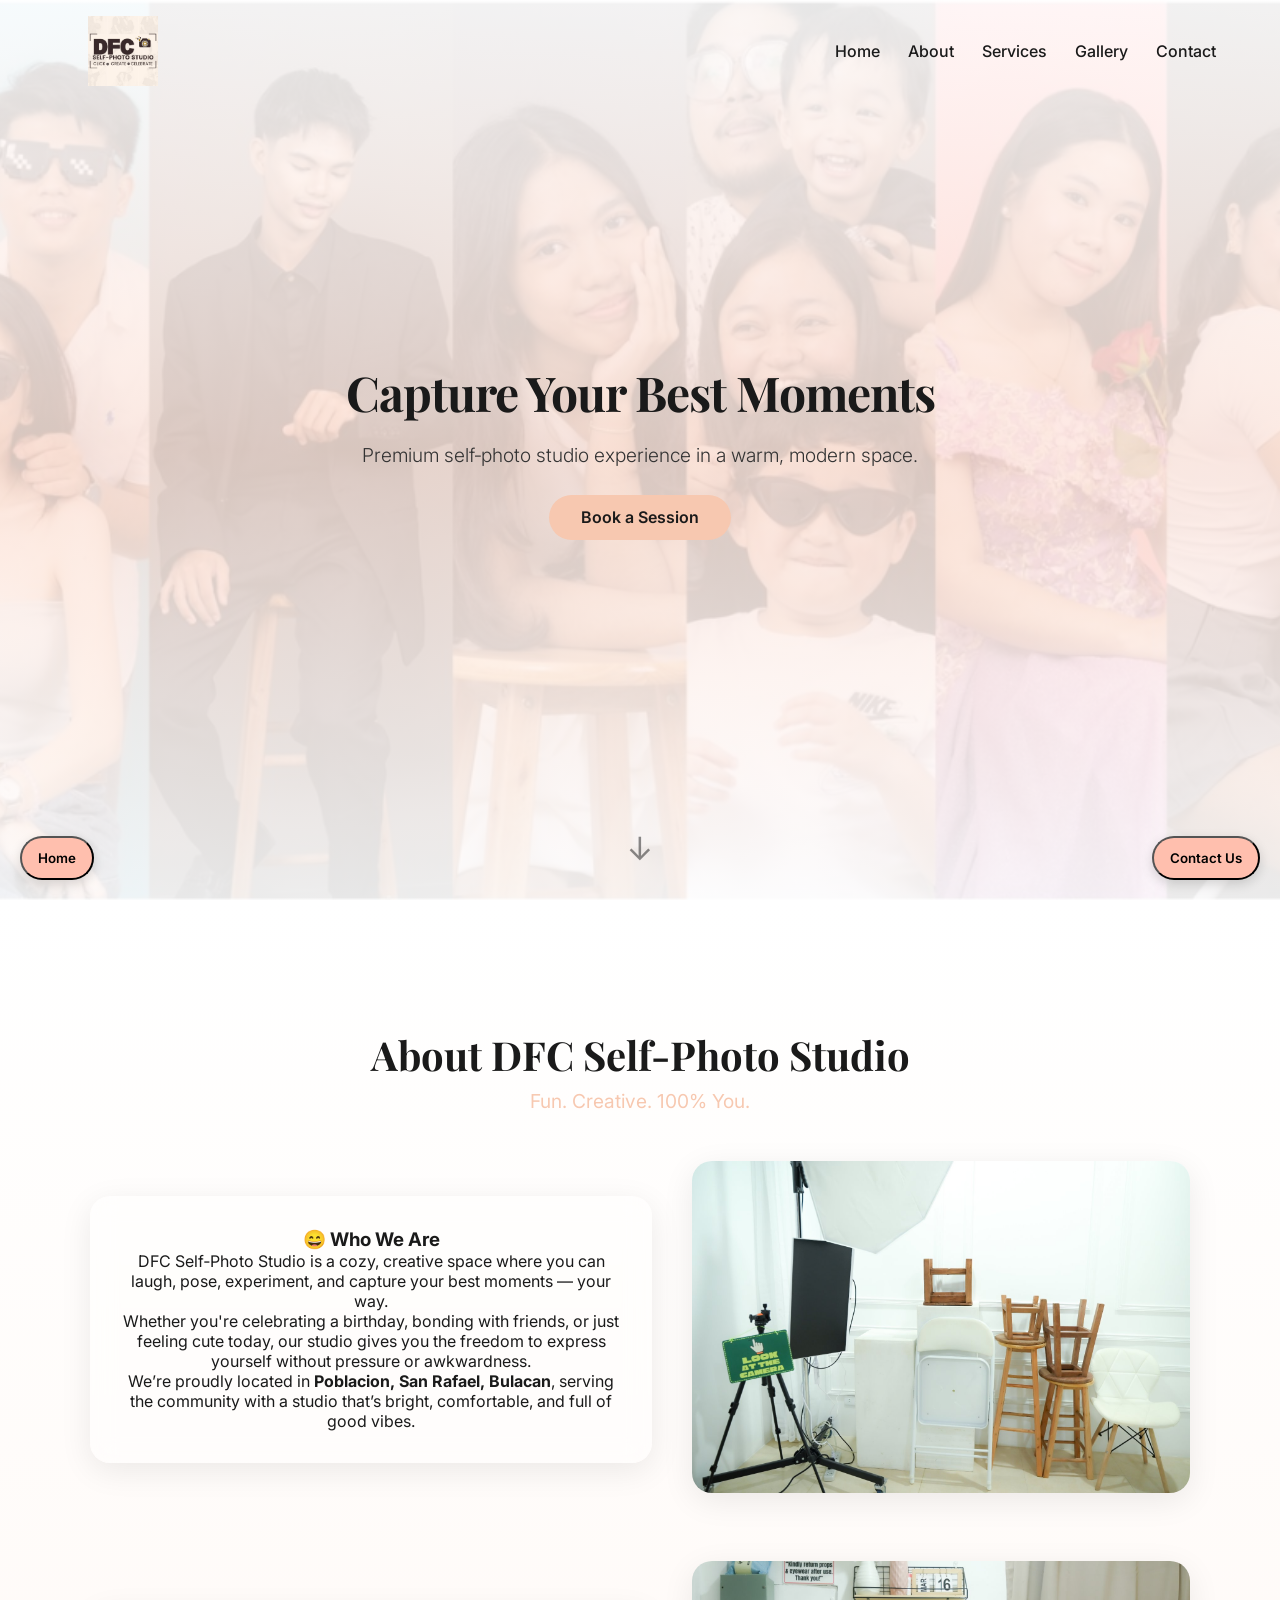
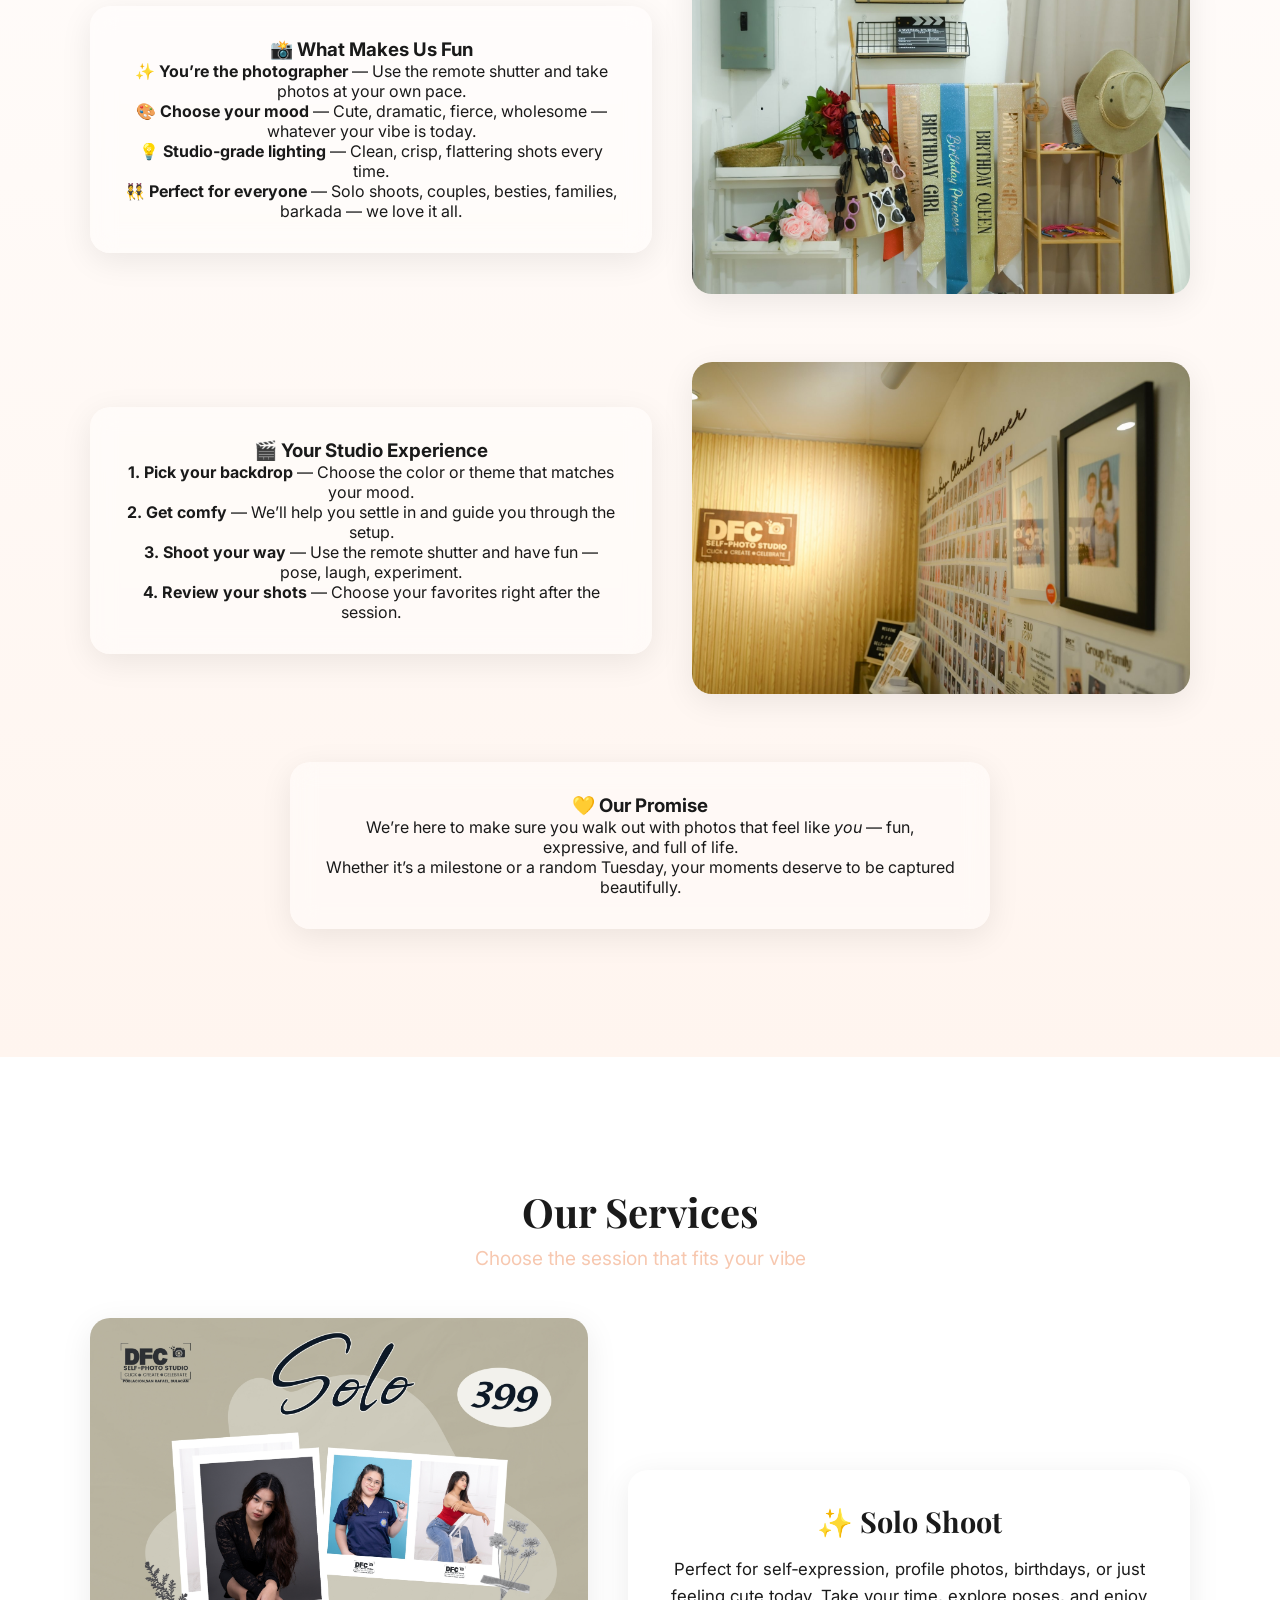
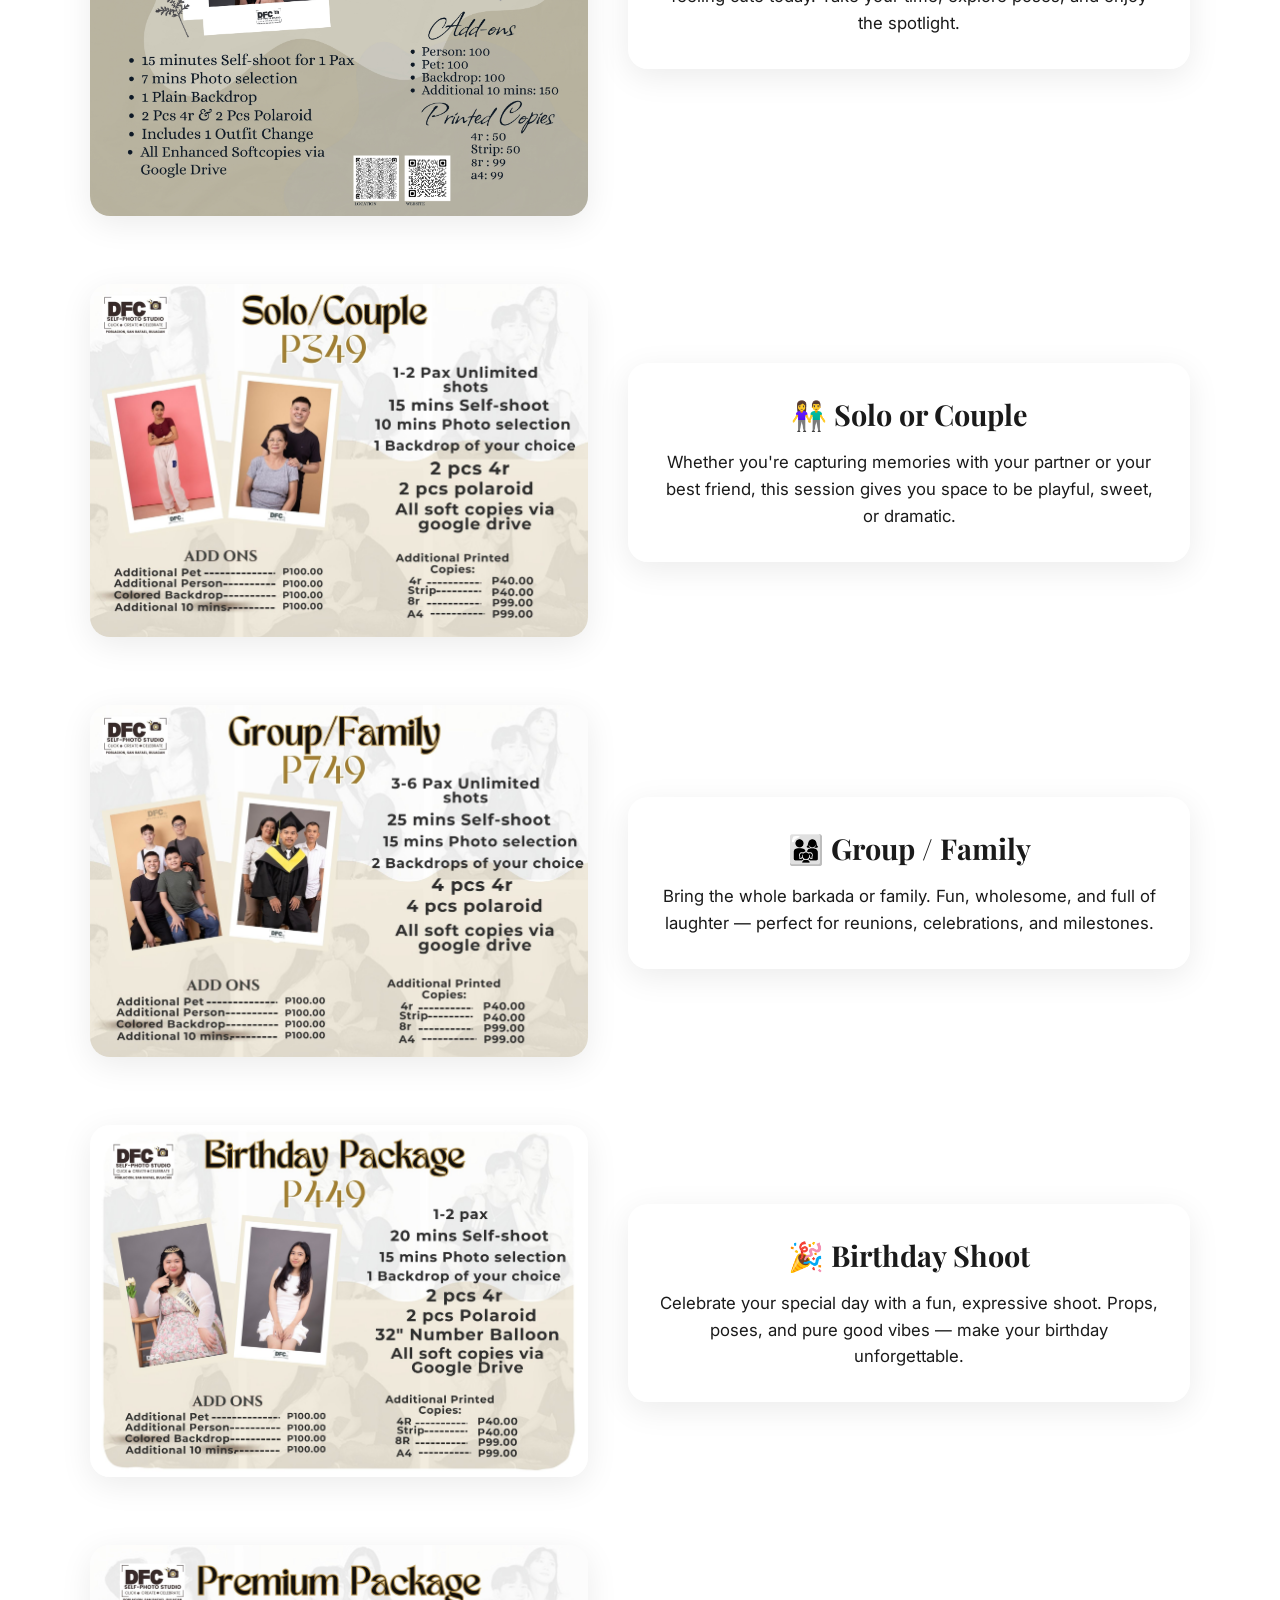
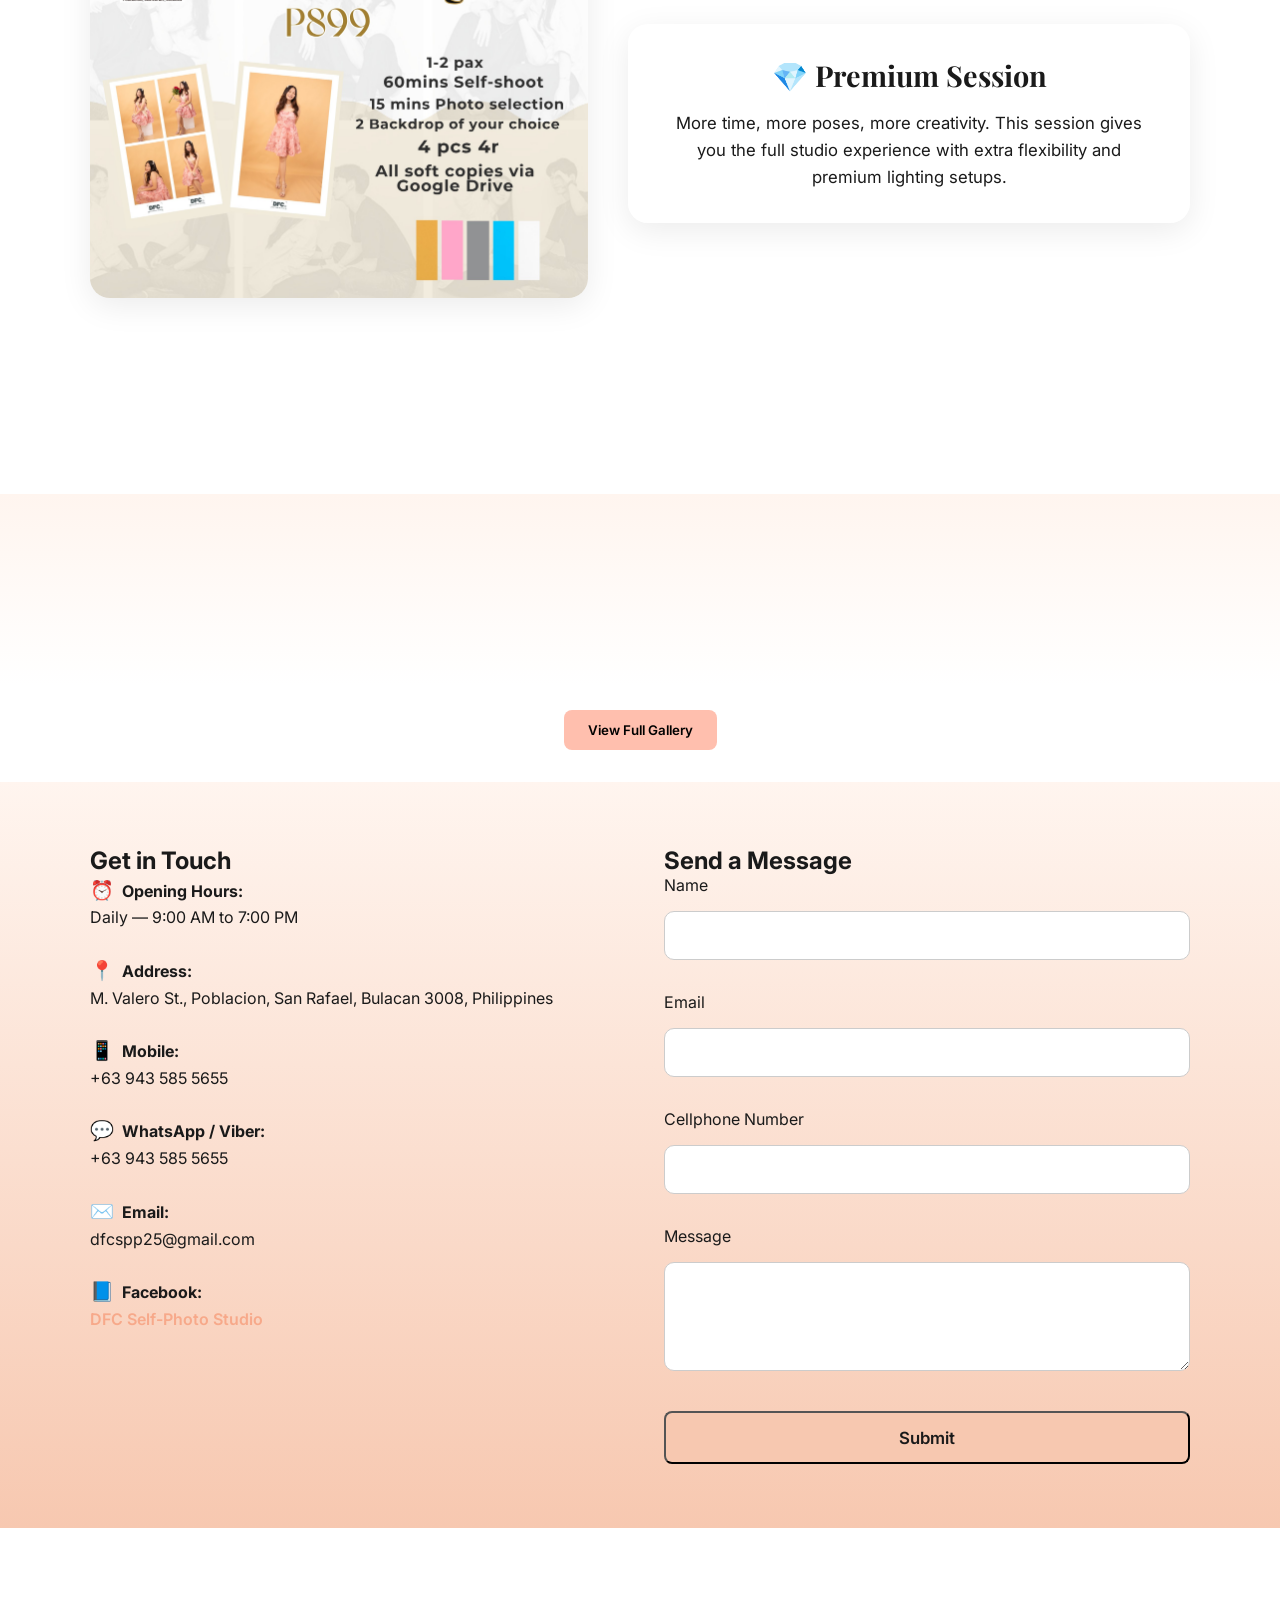
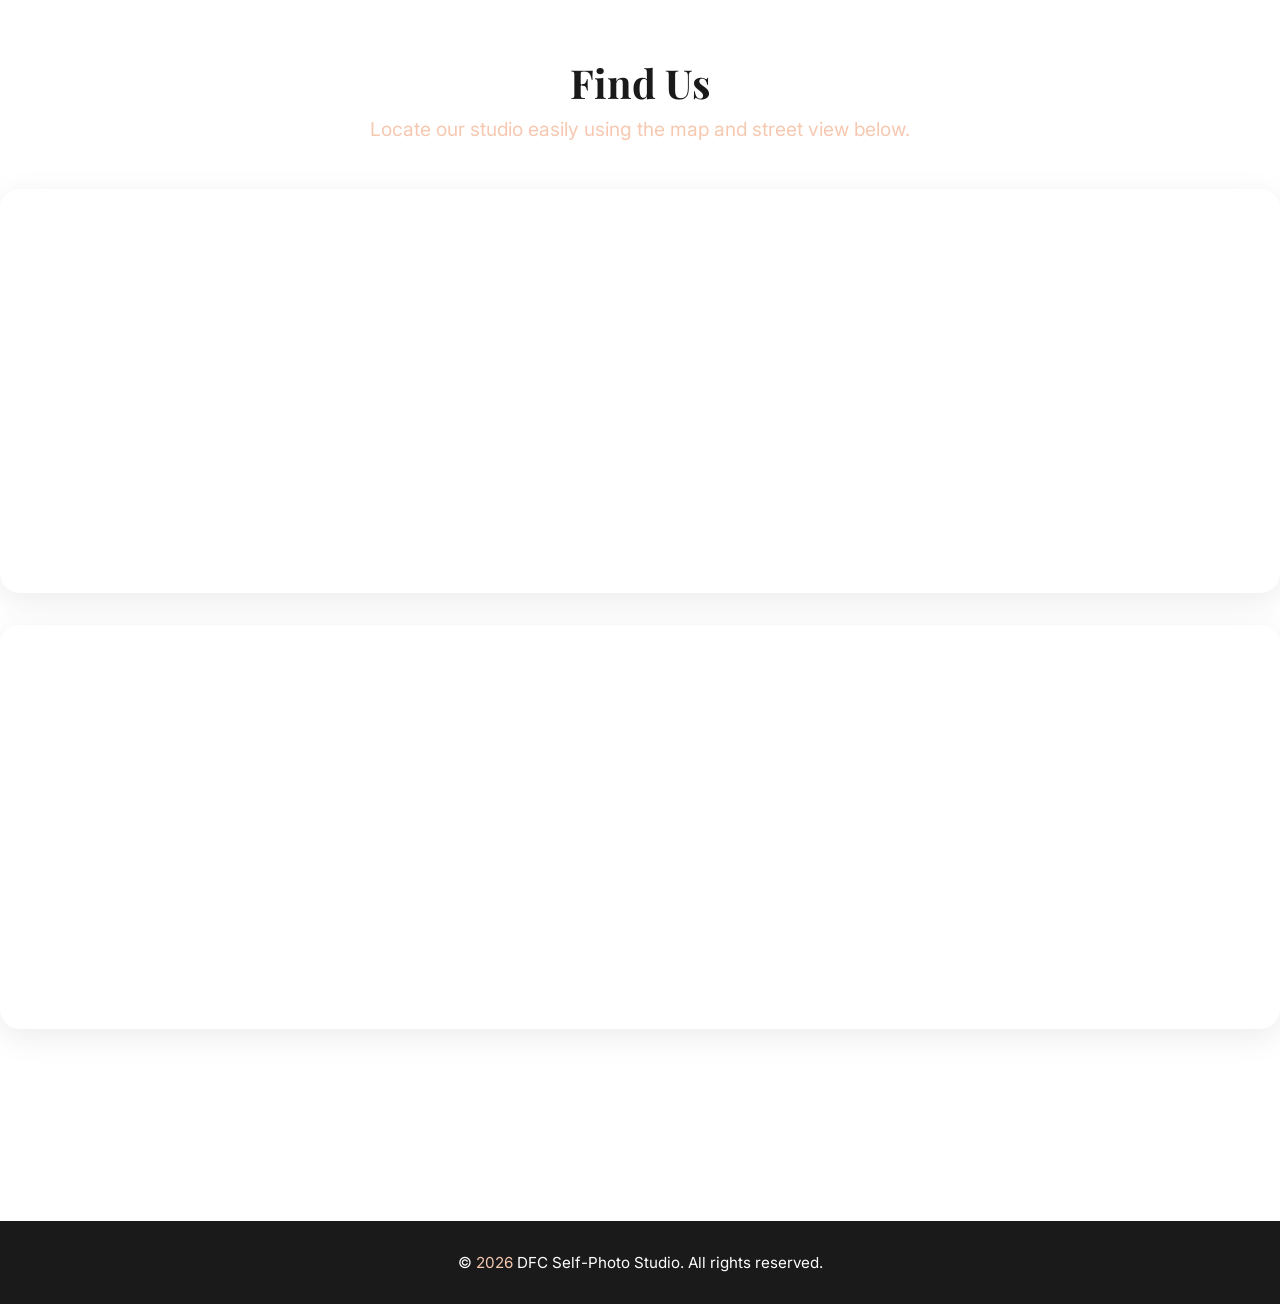
==== commit 02429e79: "Update image source for Solo Shoot service" ====
--- a/index.html
+++ b/index.html
@@ -14,7 +14,6 @@
 </head>
 
 <body>
-<!-- test environment -->
 
   <!-- Navigation -->
 <header class="nav">
@@ -40,18 +39,13 @@
 
   <!-- HERO SECTION -->
   <section id="hero" class="section hero">
-  <div id="announcement" class="announcement-badge open">
-    🟢 We are Open Today 9am to 7pm — Walk-ins Welcome!
-  </div>
-  <div class="hero-glass">
-    <h1>Capture Your Best Moments</h1>
-    <p>Premium self‑photo studio experience in a warm, modern space.</p>
-    <a href="#contact" class="btn-primary">Book a Session</a>
-  </div>
-
-  <div class="scroll-indicator">↓</div>
-</section>
-
+    <div class="hero-glass">
+      <h1>Capture Your Best Moments</h1>
+      <p>Premium self‑photo studio experience in a warm, modern space.</p>
+      <a href="#contact" class="btn-primary">Book a Session</a>
+    </div>
+    <div class="scroll-indicator">↓</div>
+  </section>
 
   <!-- ABOUT -->
   <section id="about" class="section fade-in">
@@ -125,7 +119,7 @@
     <!-- SERVICE 1 -->
     <div class="service-row">
       <div class="service-image">
-        <img src="assets/images/services/solo.jpg" alt="Solo Shoot">
+        <img src="assets/images/services/solo2.jpg" alt="Solo Shoot">
       </div>
       <div class="service-text glass-card">
         <h3>✨ Solo Shoot</h3>
--- a/styles.css
+++ b/styles.css
@@ -1087,6 +1087,22 @@
   }
 }
 
-
-
-
+/* OPEN (Green) */
+.announcement-badge.open {
+  background: rgba(0, 200, 0, 0.9);
+  color: white;
+}
+
+/* CLOSED (Red) */
+.announcement-badge.closed {
+  background: rgba(200, 0, 0, 0.9);
+  color: white;
+}
+
+/* FULLY BOOKED (Amber) */
+.announcement-badge.fully-booked {
+  background: rgba(255, 165, 0, 0.9);
+  color: white;
+}
+
+
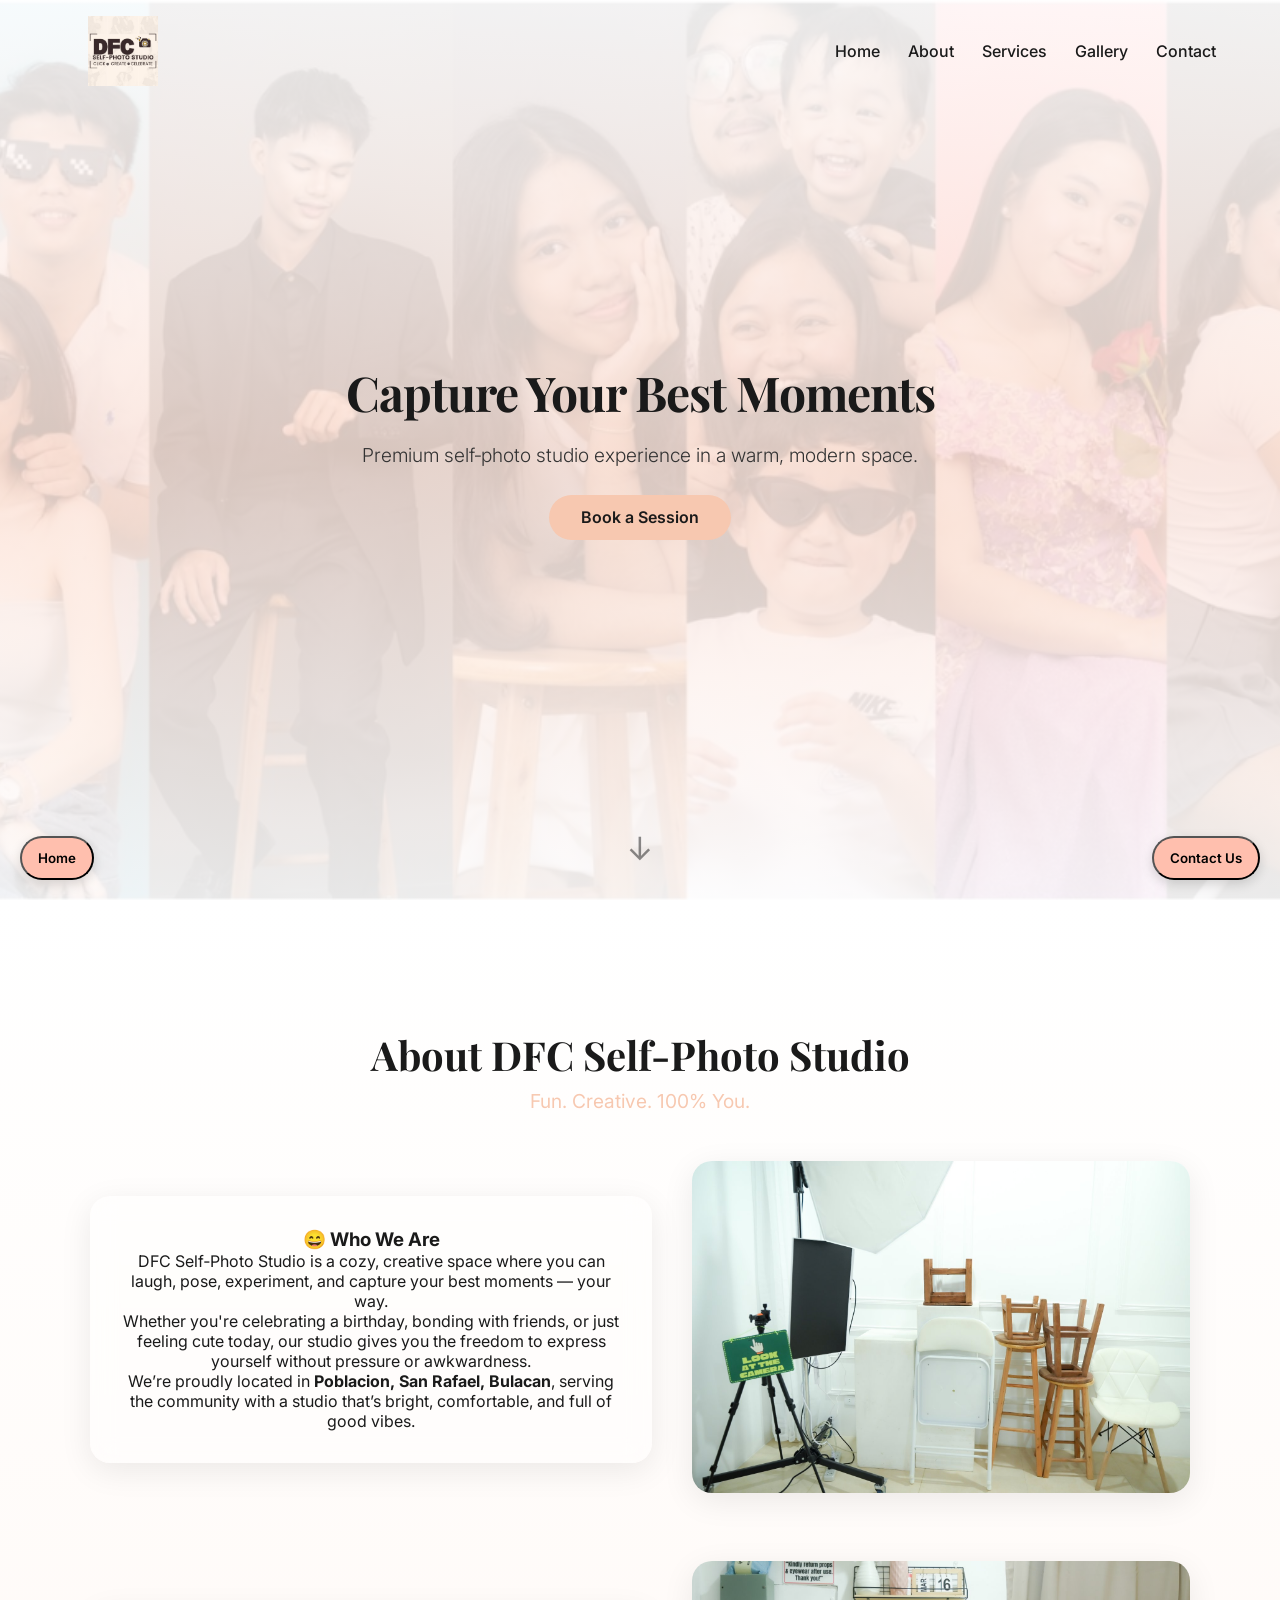
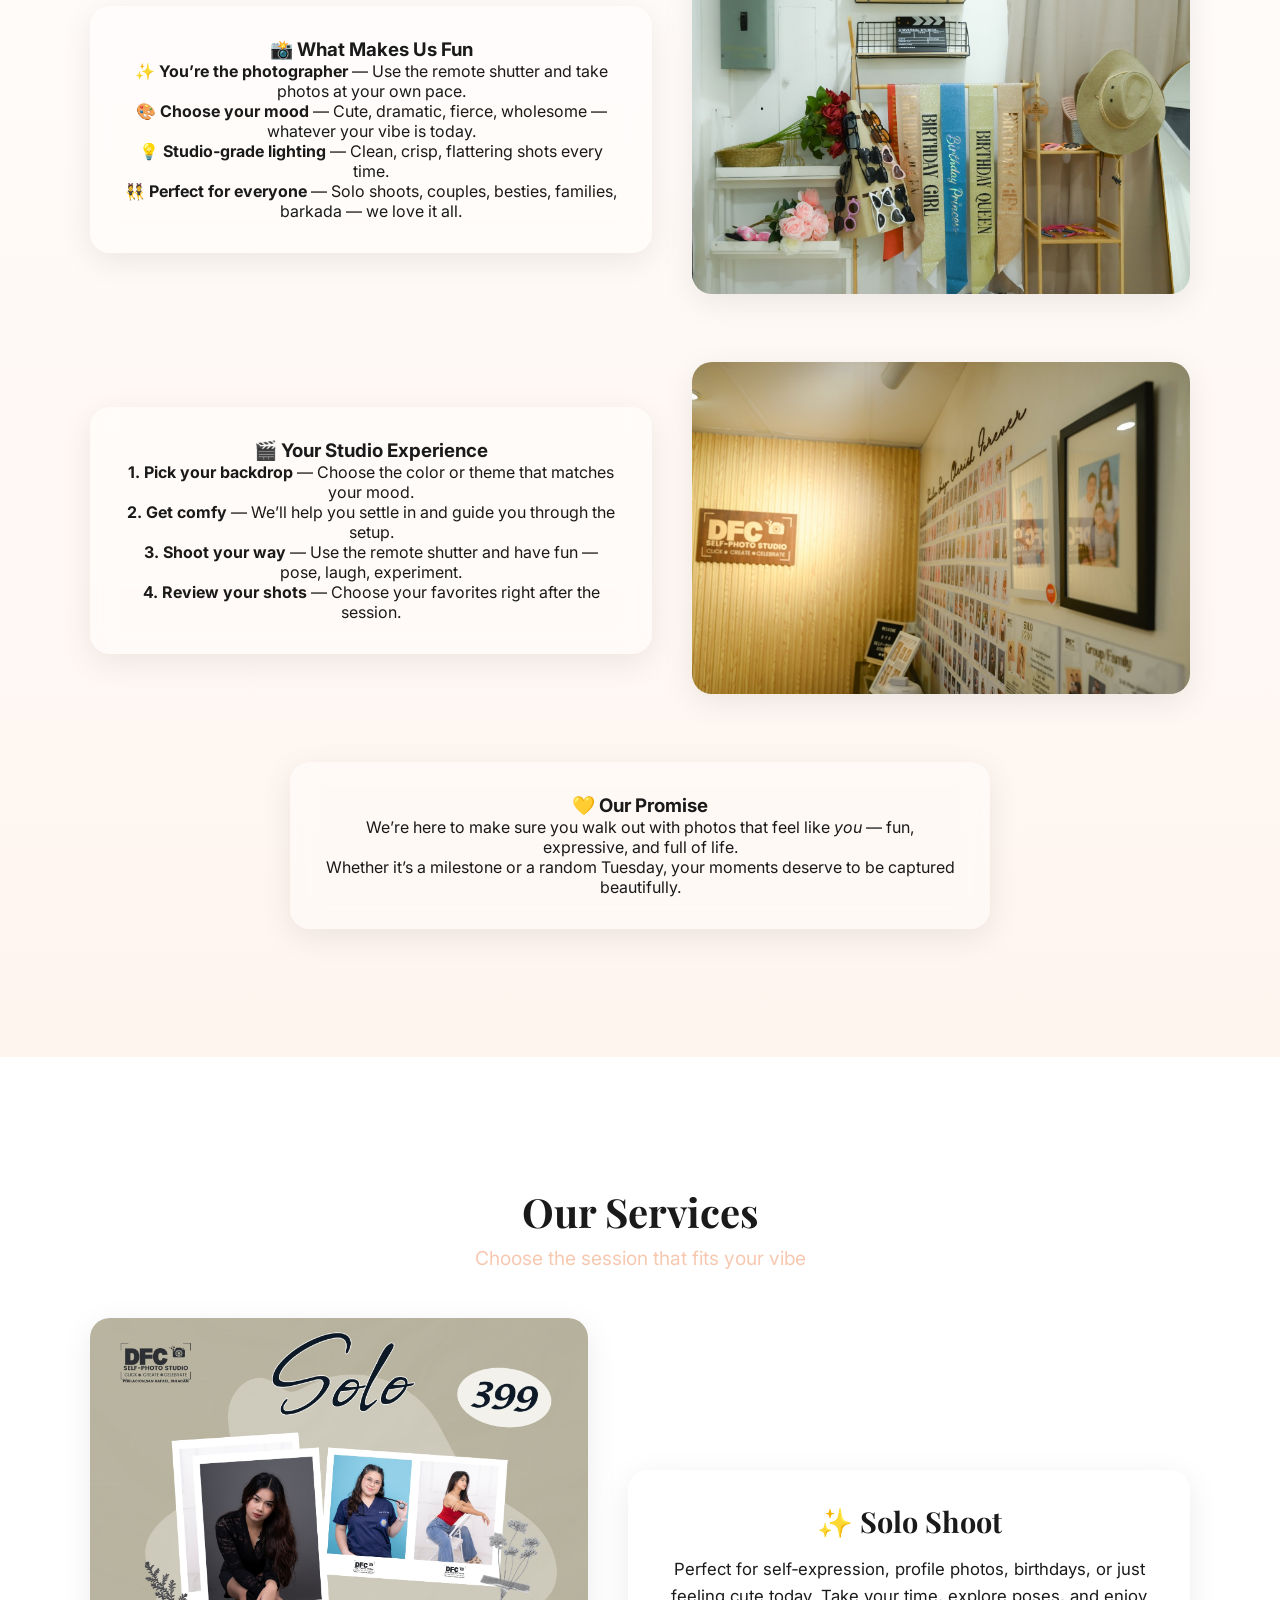
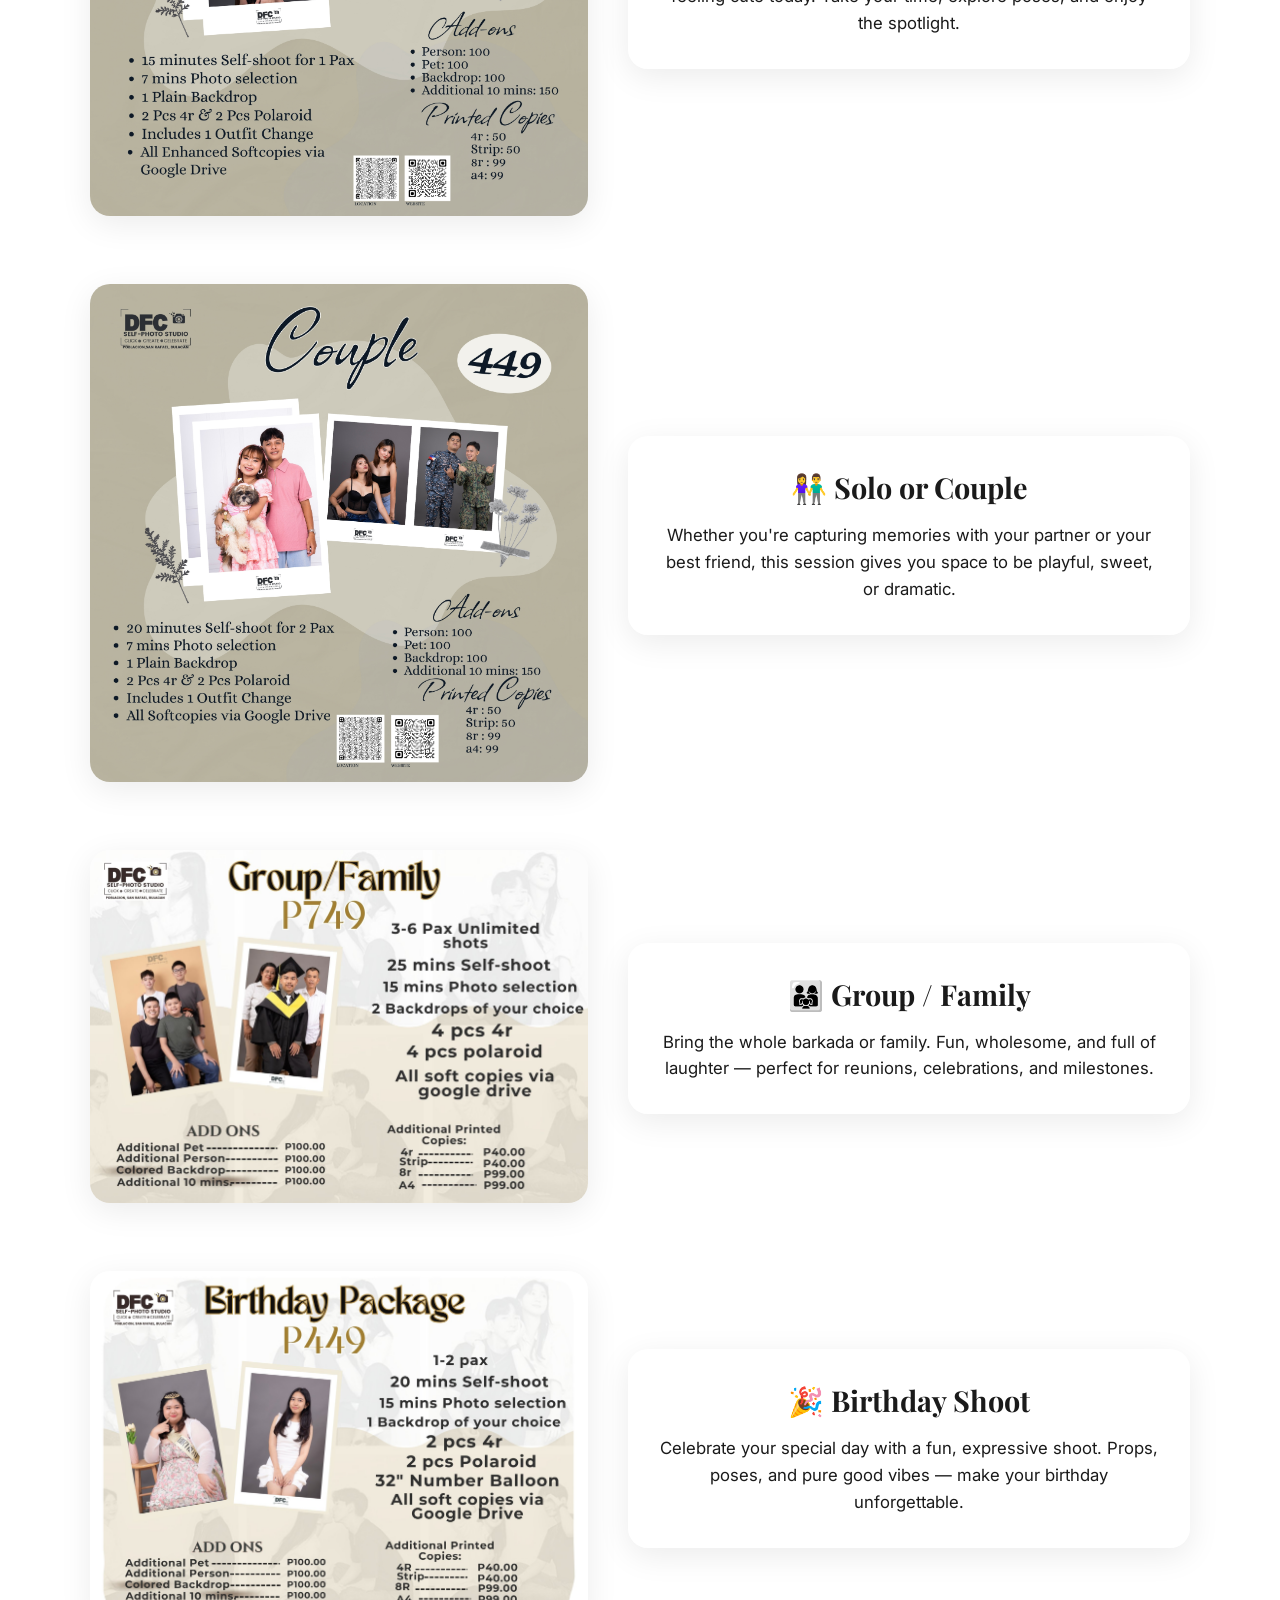
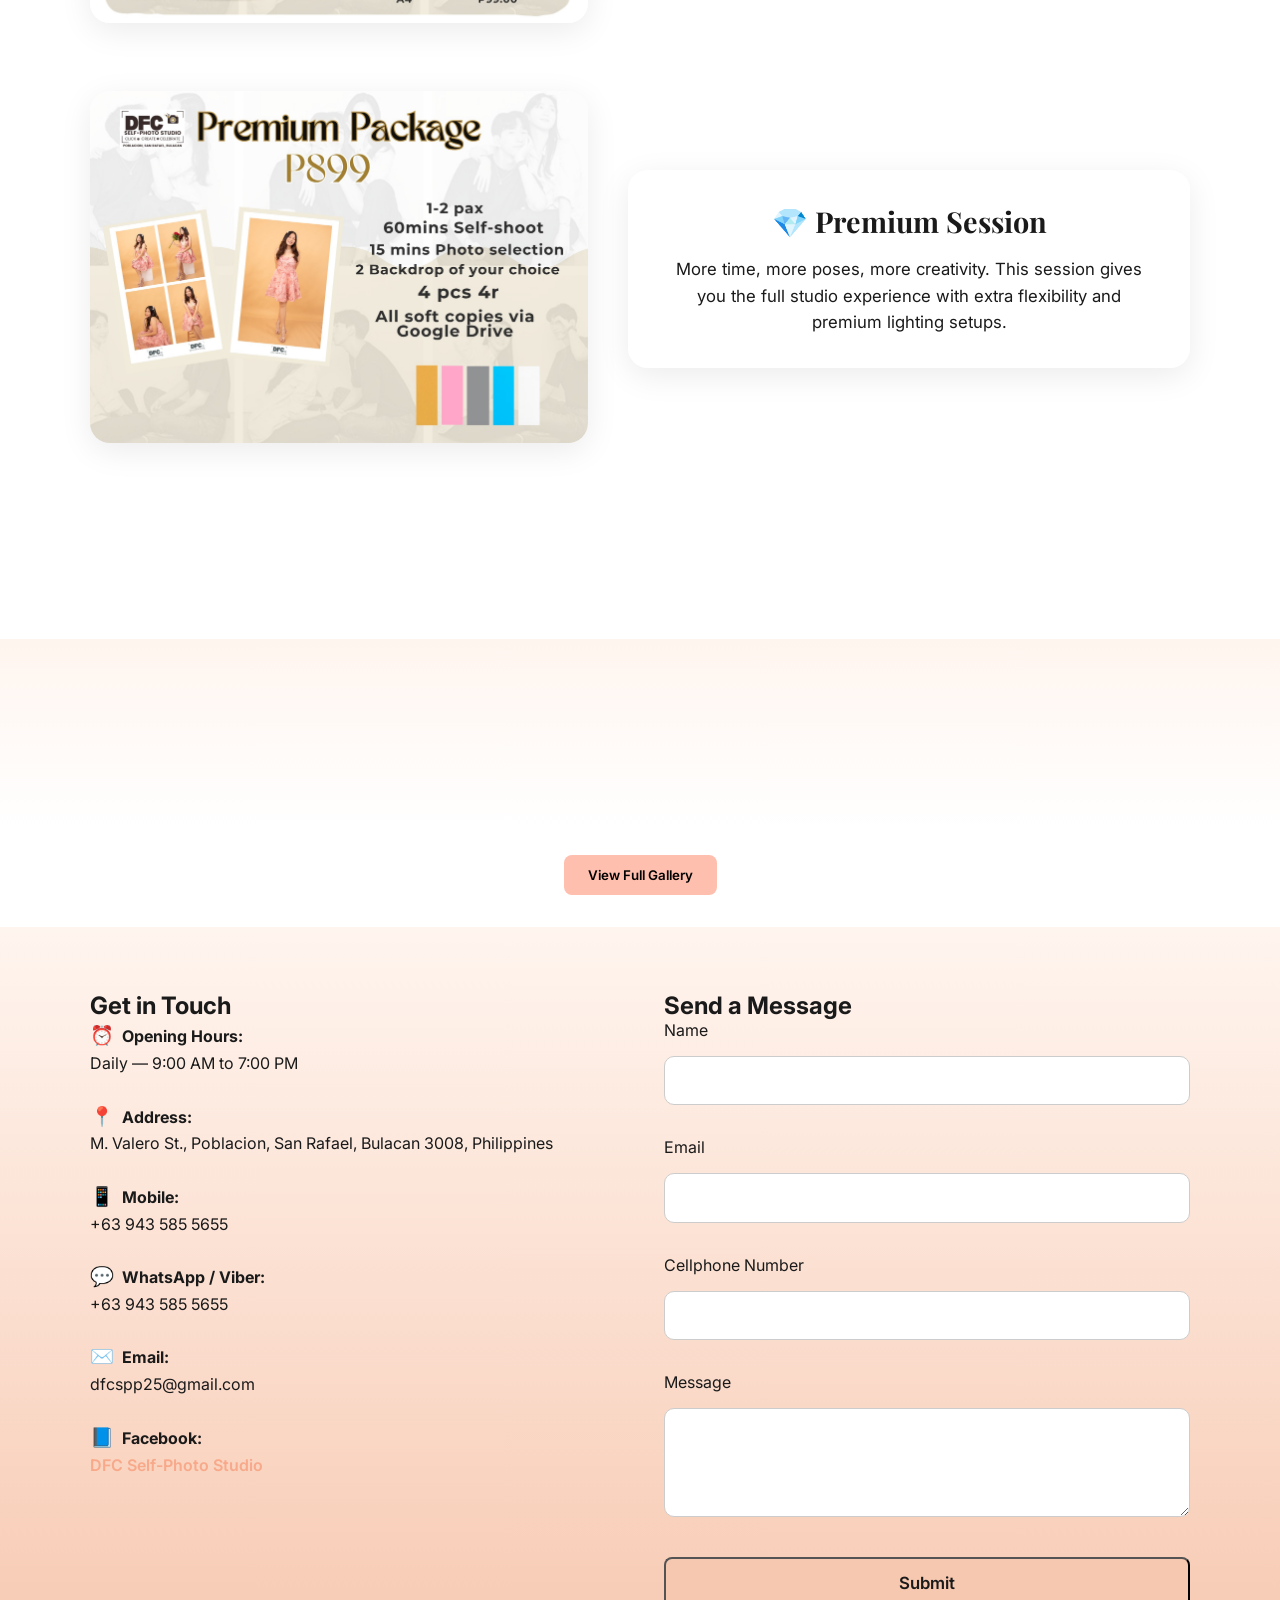
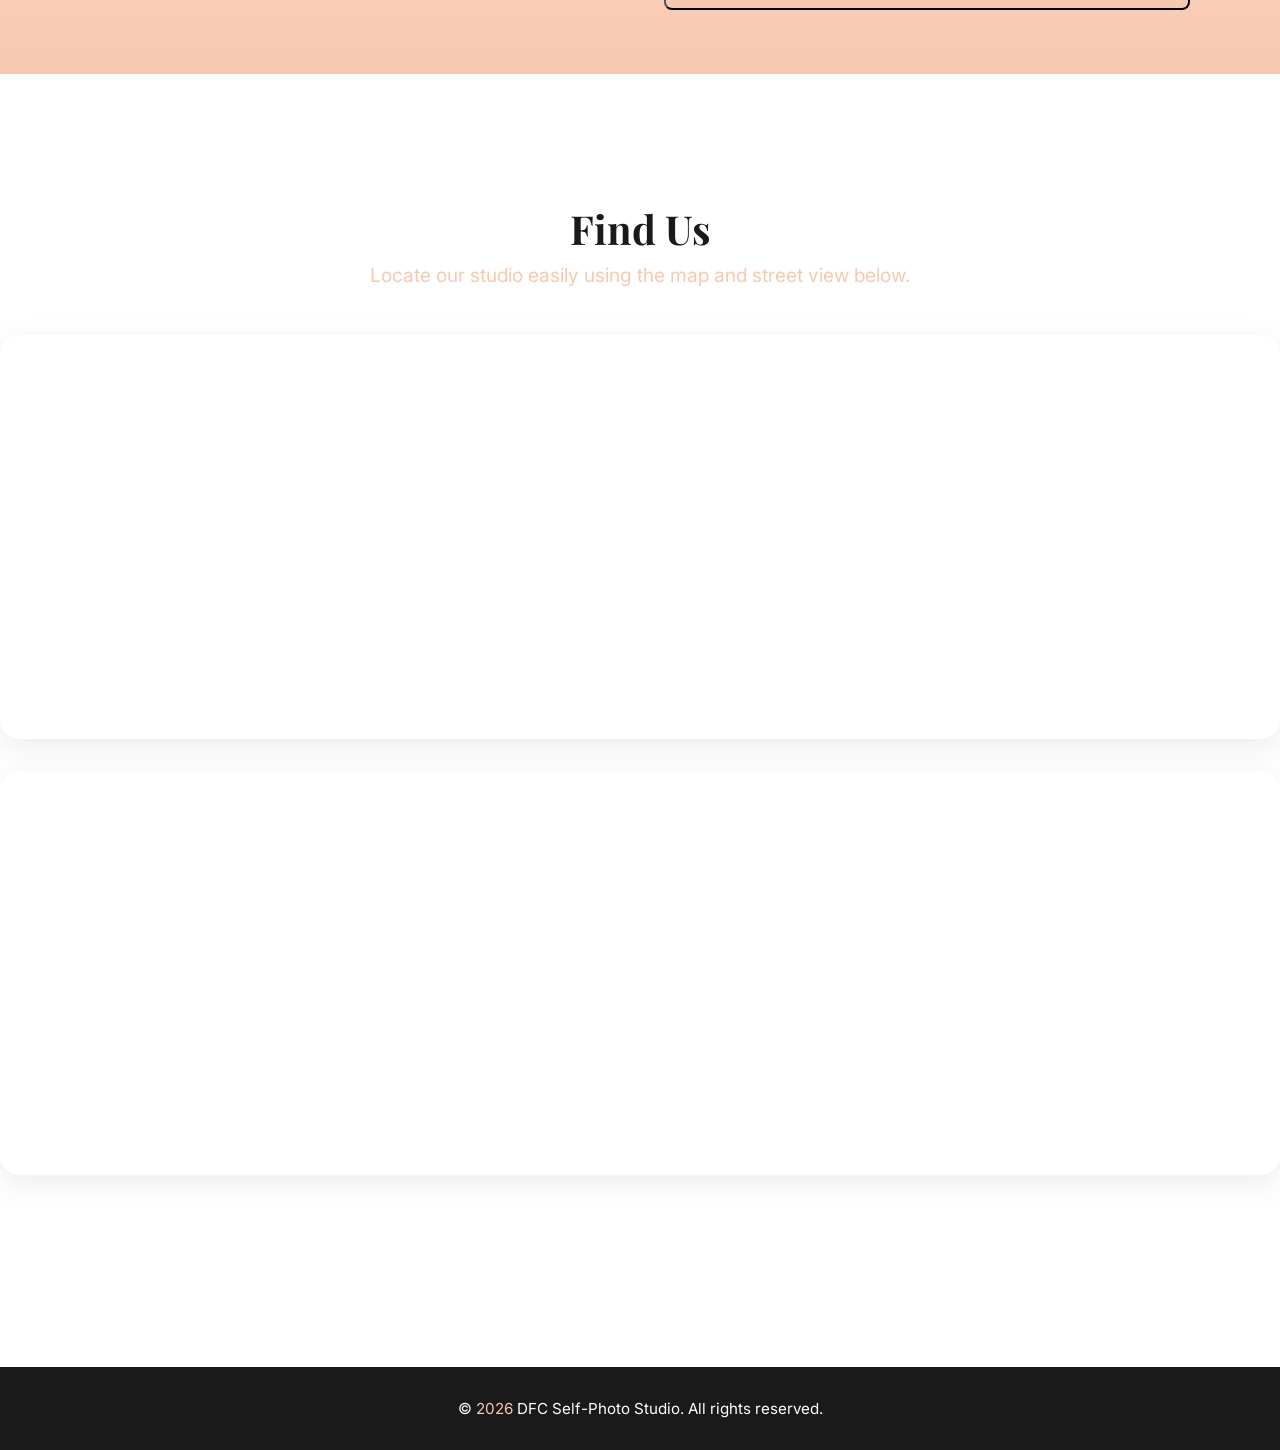
==== commit 0beab09e: "Update image source for Solo or Couple service" ====
--- a/index.html
+++ b/index.html
@@ -134,7 +134,7 @@
         <p>Whether you're capturing memories with your partner or your best friend, this session gives you space to be playful, sweet, or dramatic.</p>
       </div>
       <div class="service-image">
-        <img src="assets/images/services/solo-couple.jpg" alt="Solo or Couple Shoot">
+        <img src="assets/images/services/couple.jpg" alt="Solo or Couple Shoot">
       </div>
     </div>
 
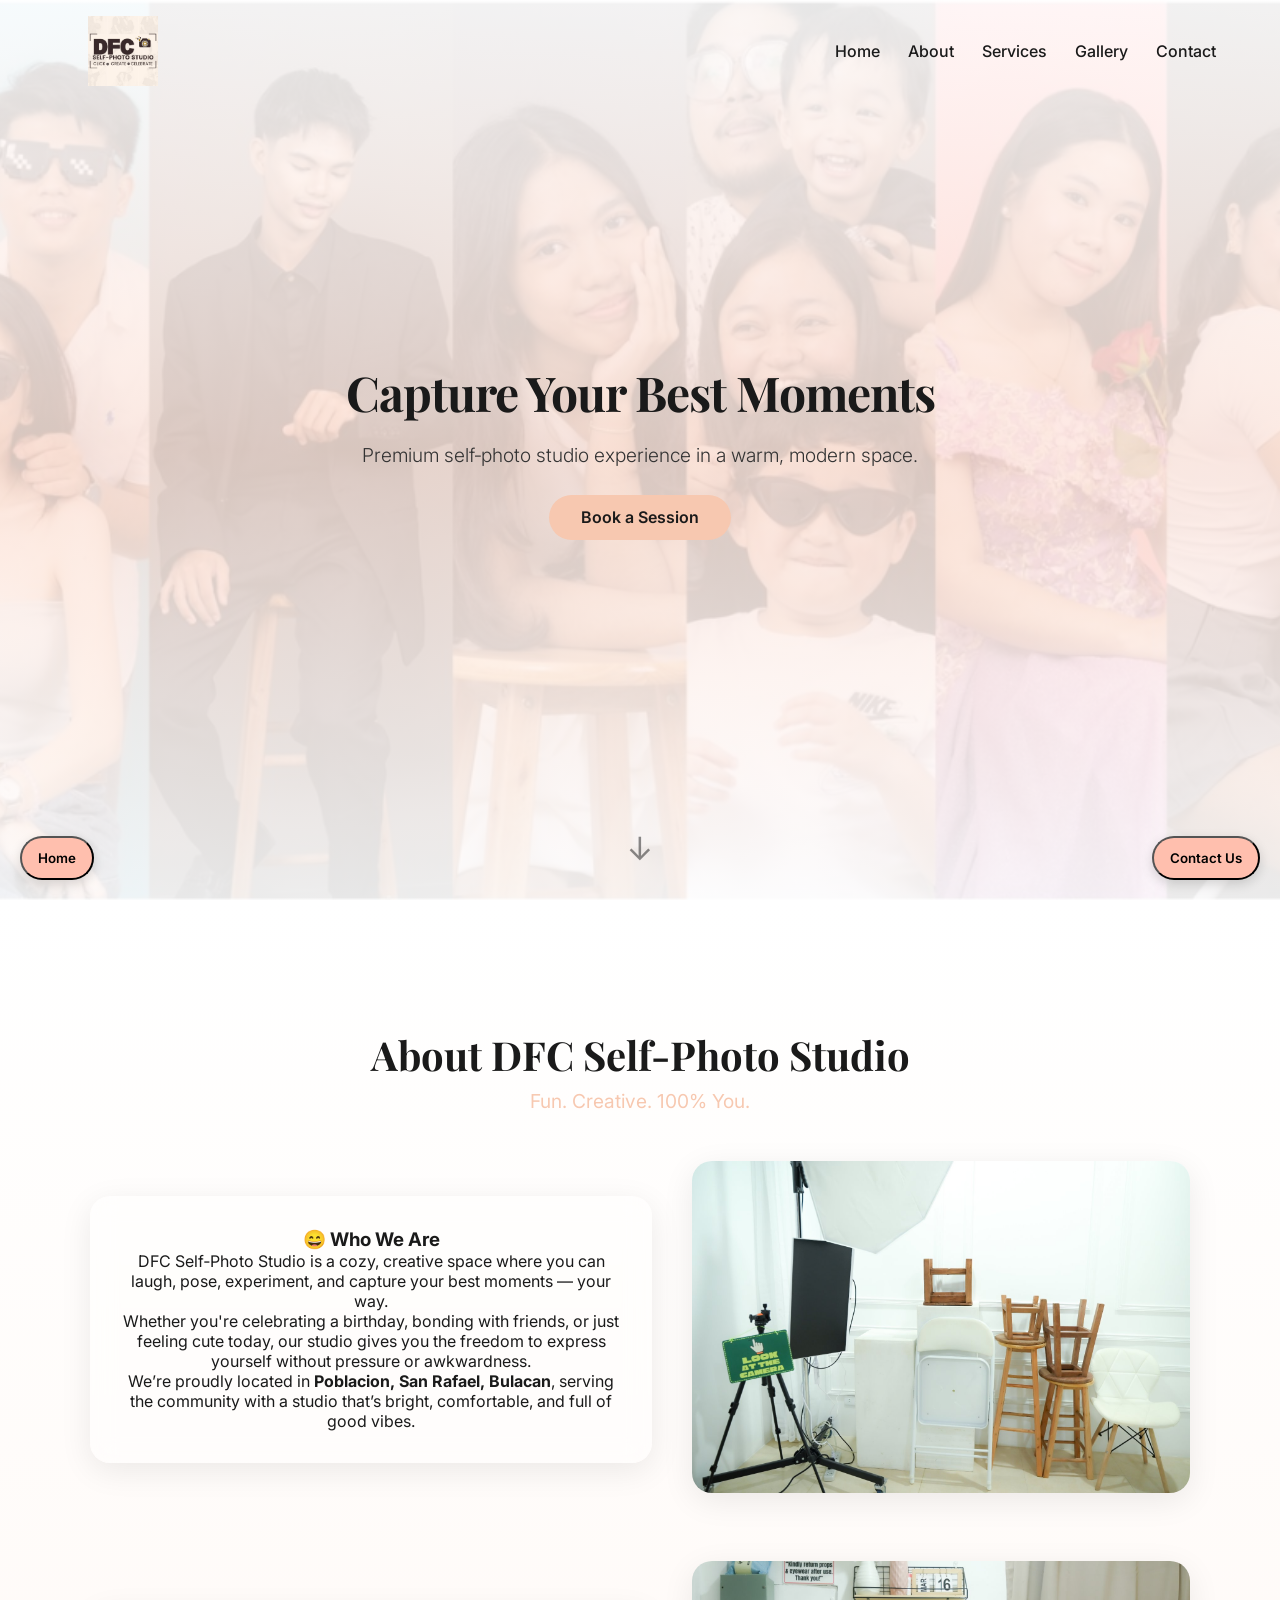
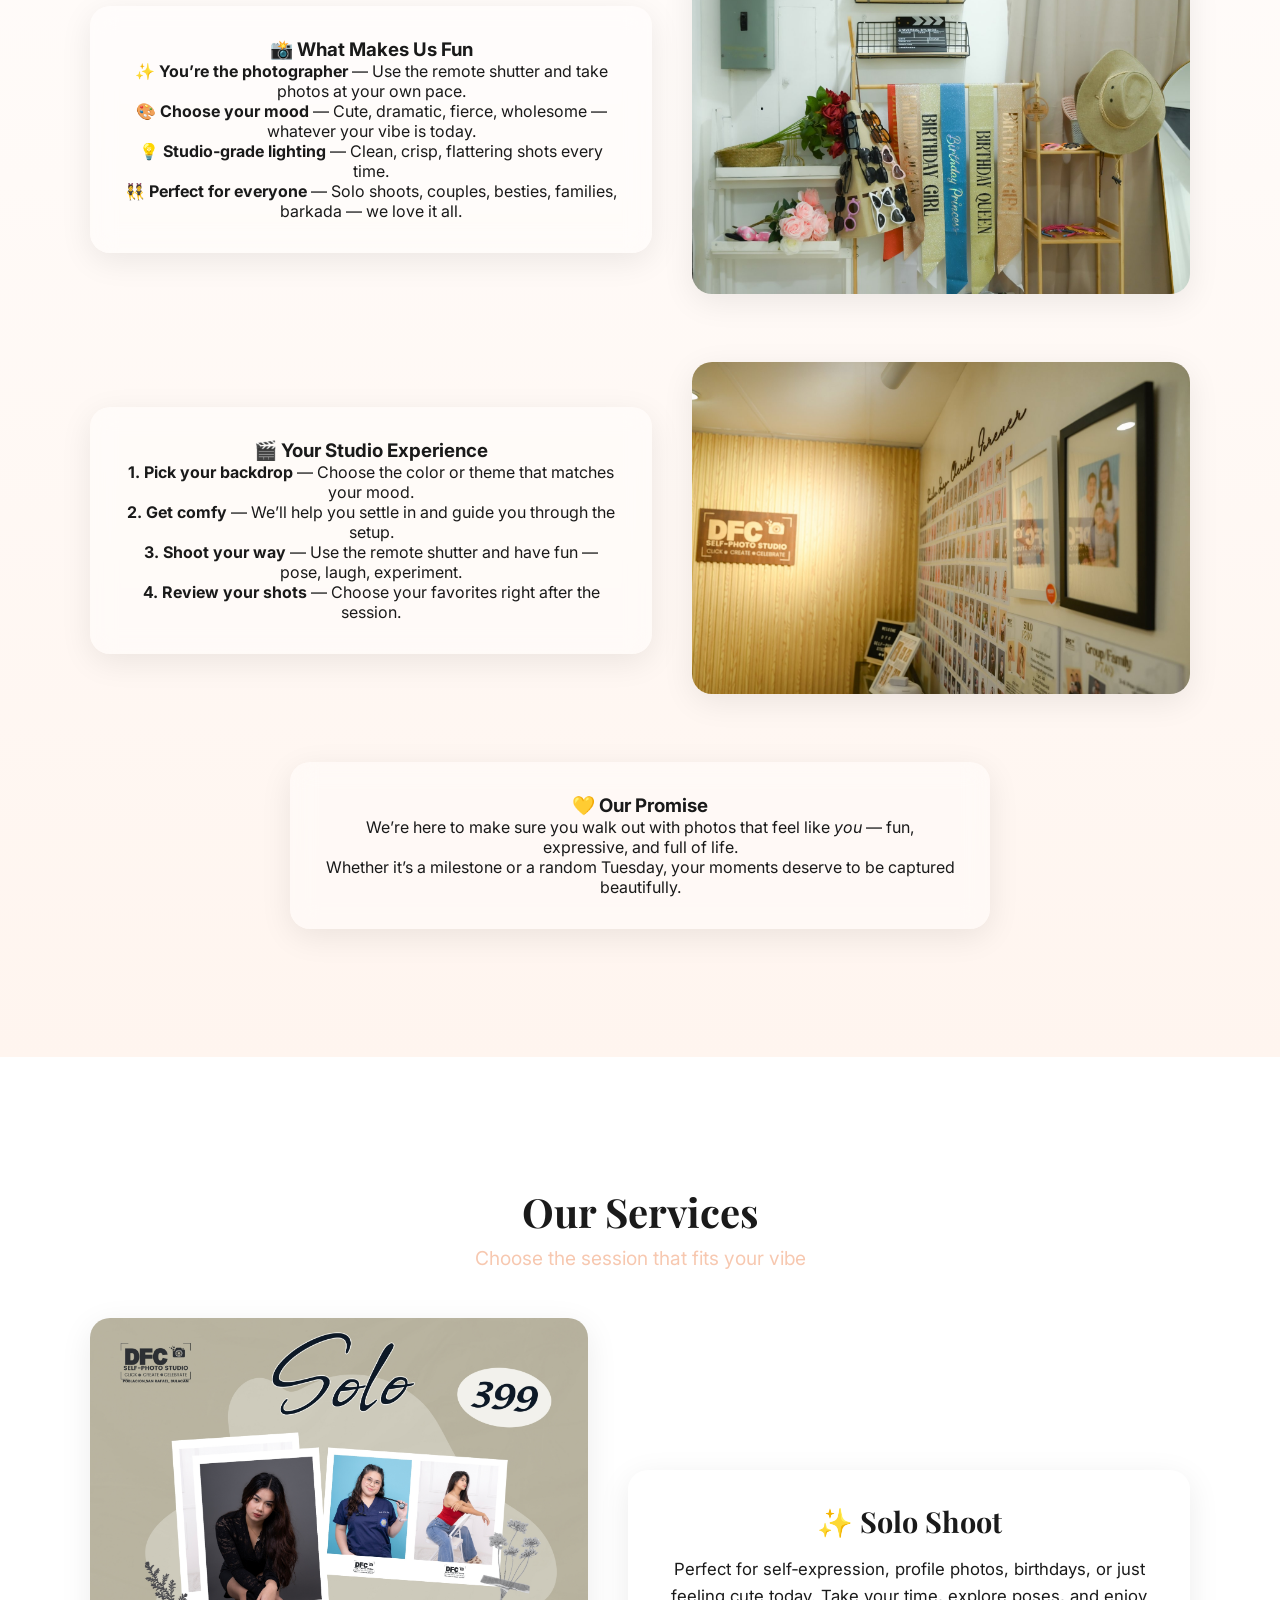
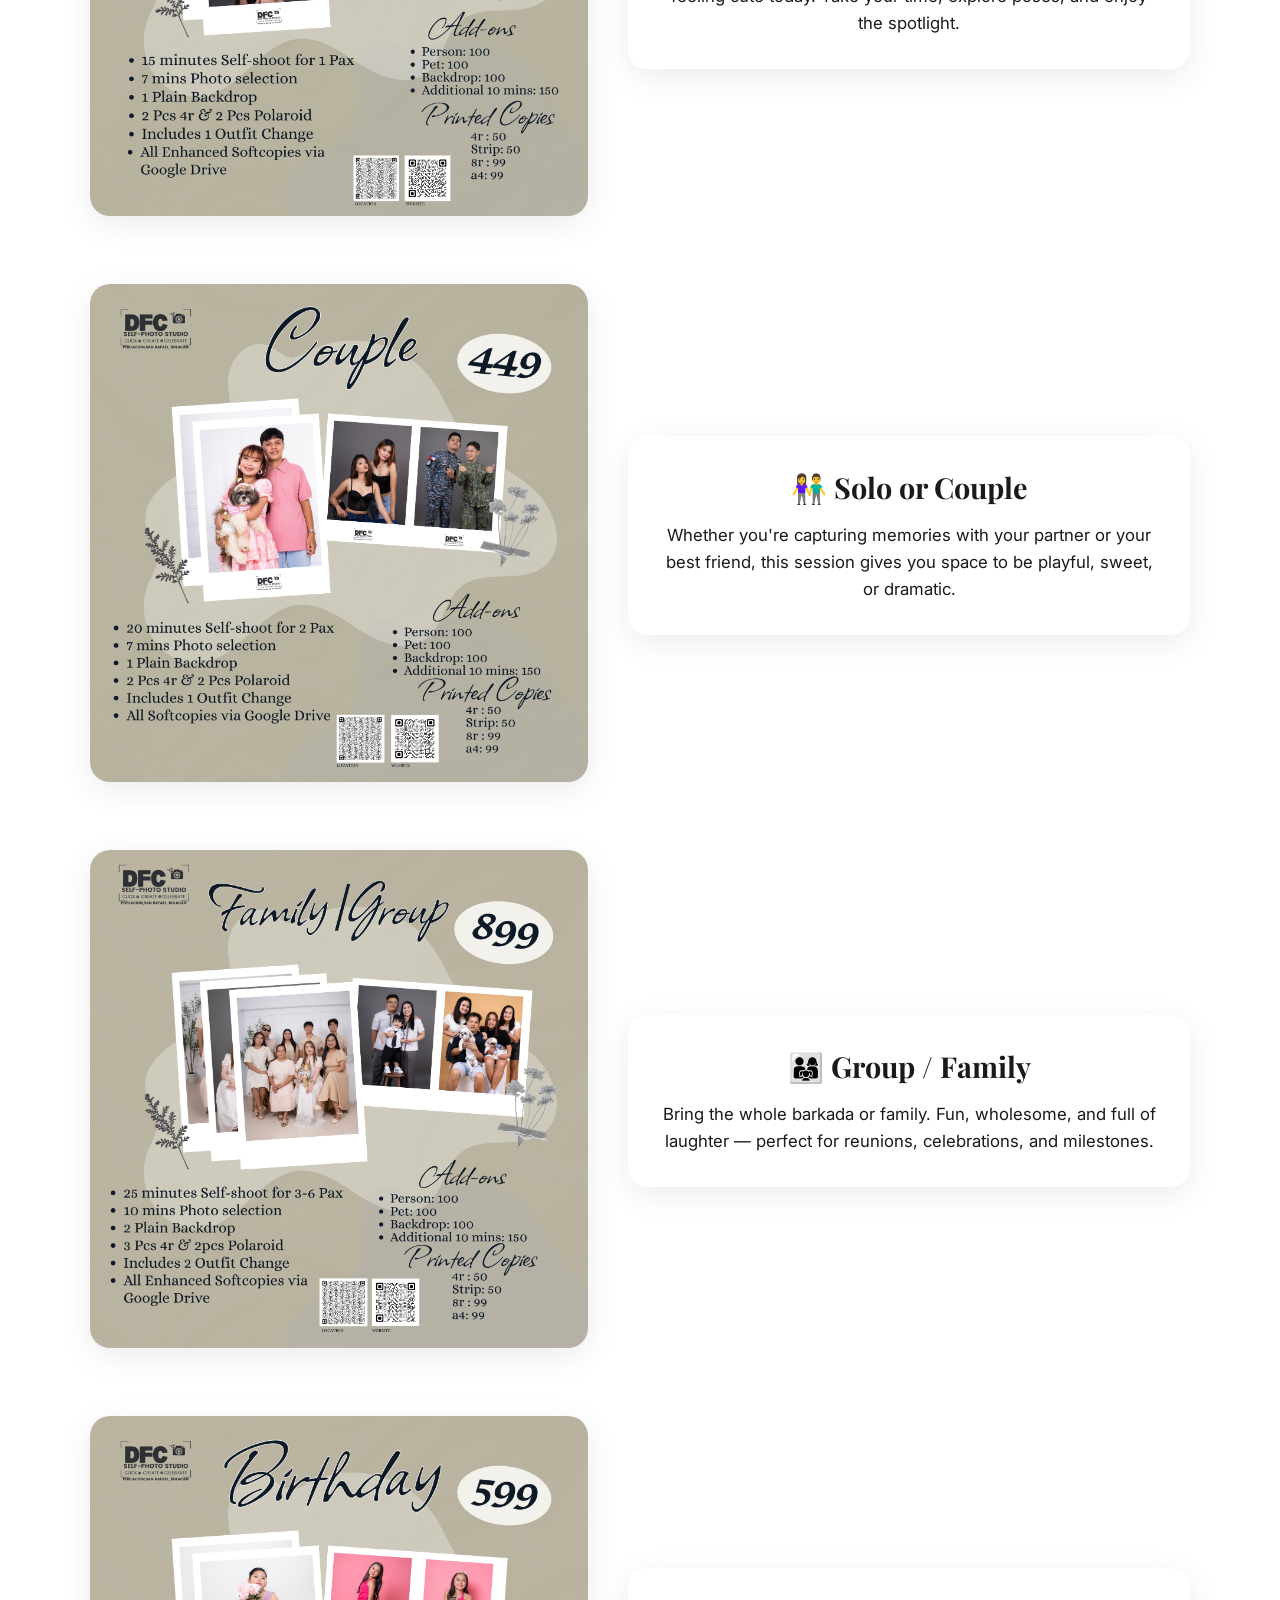
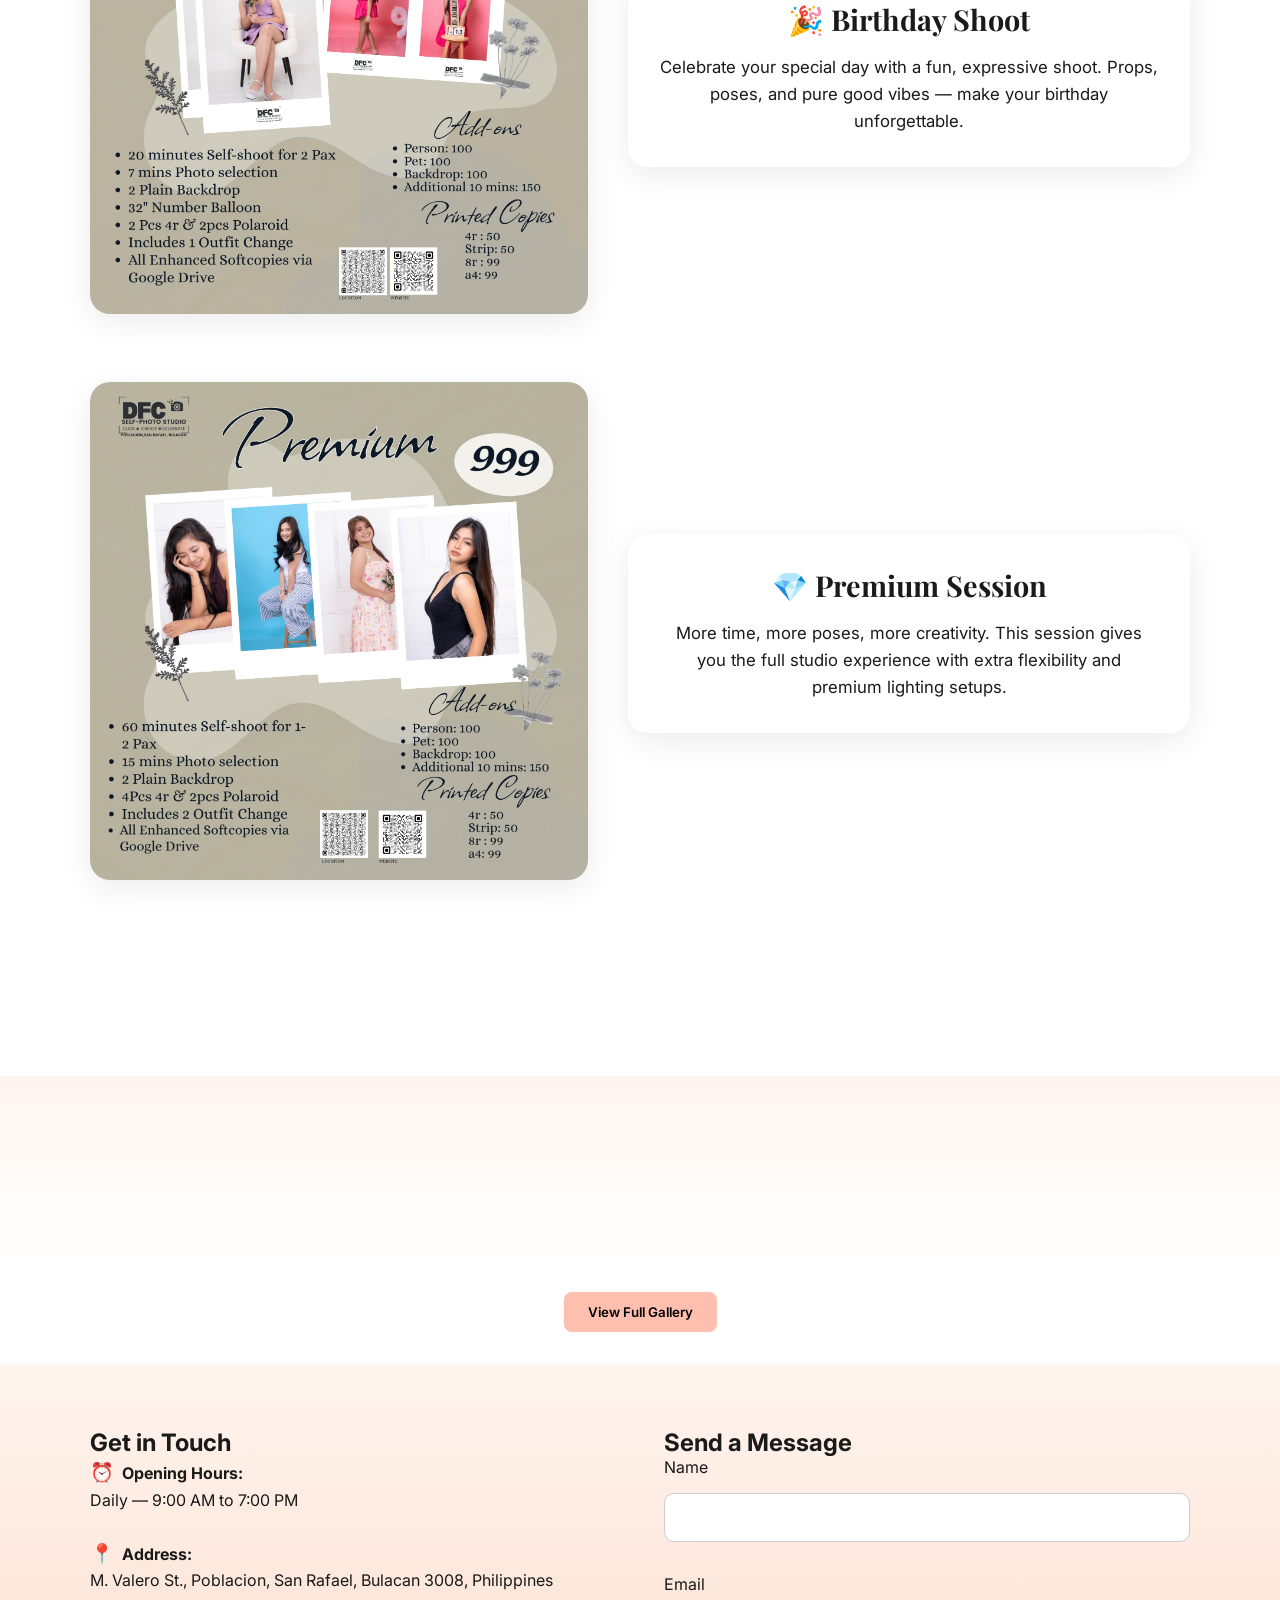
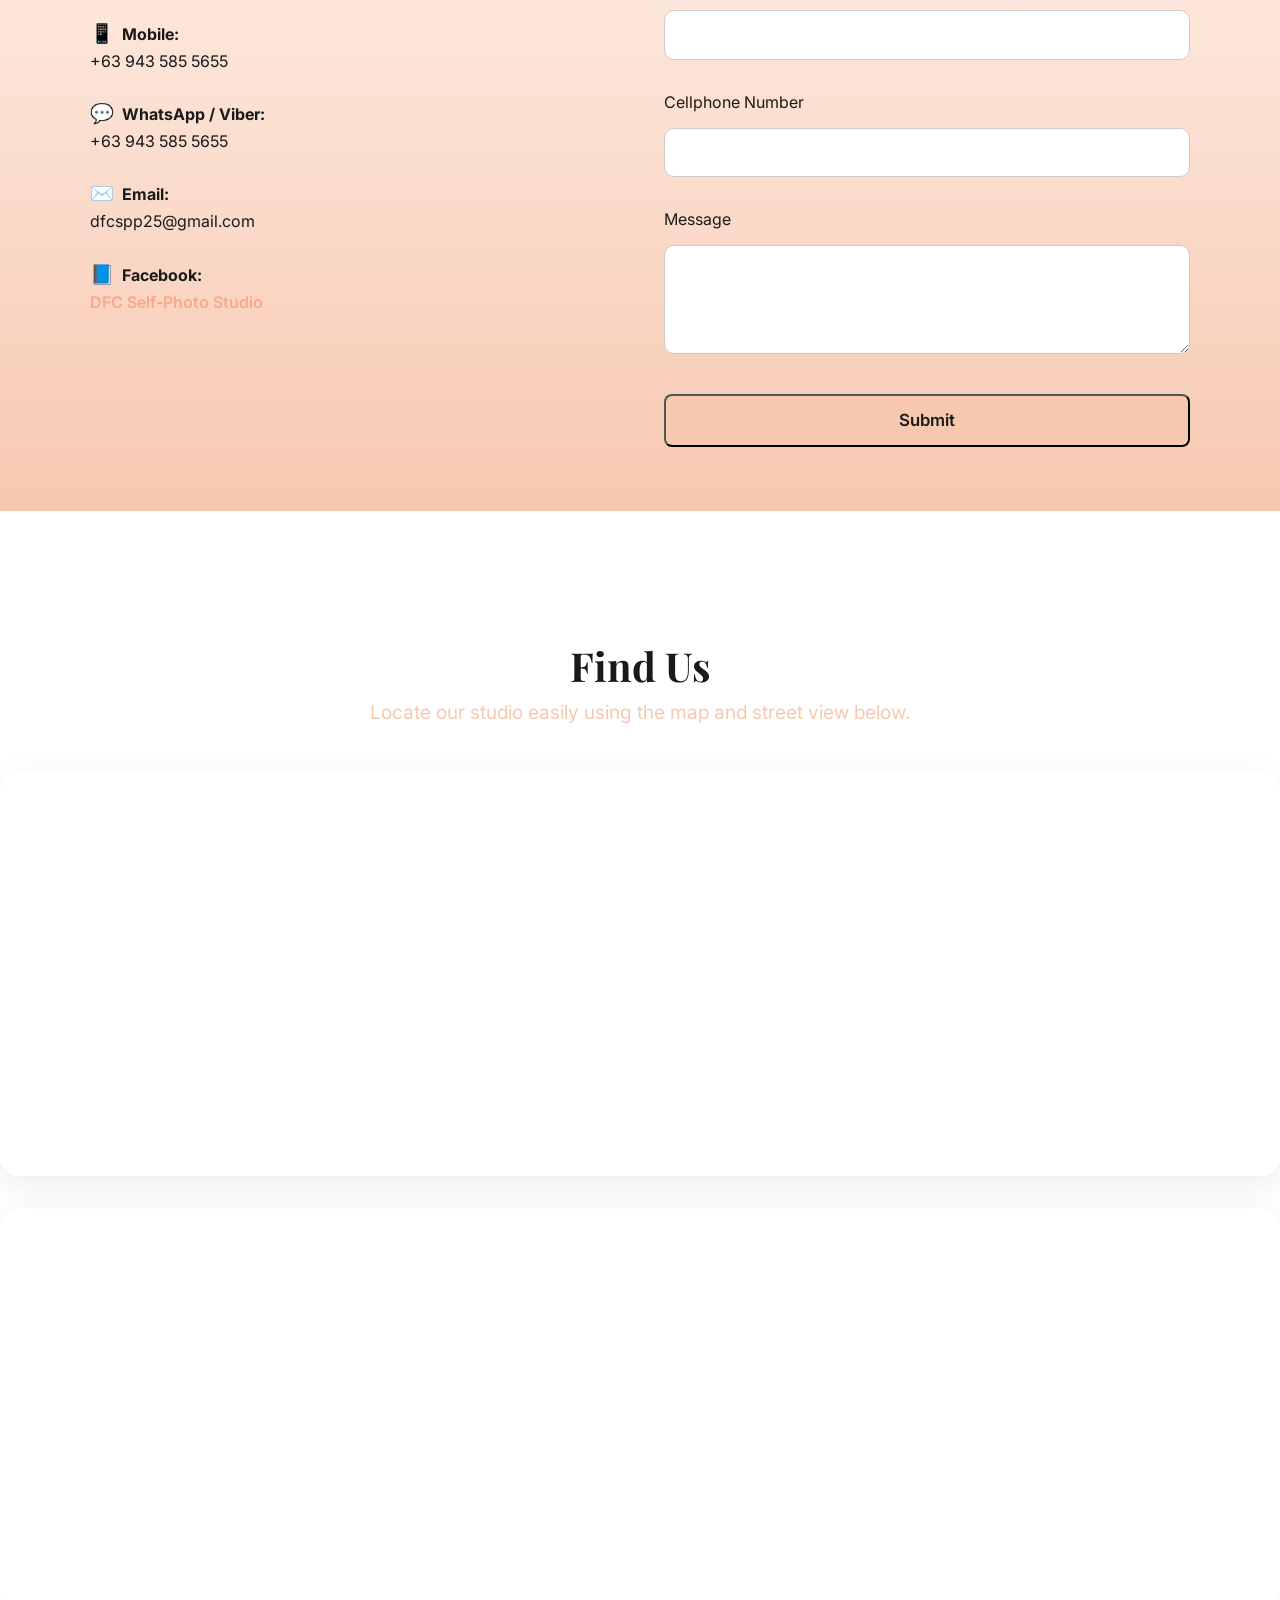
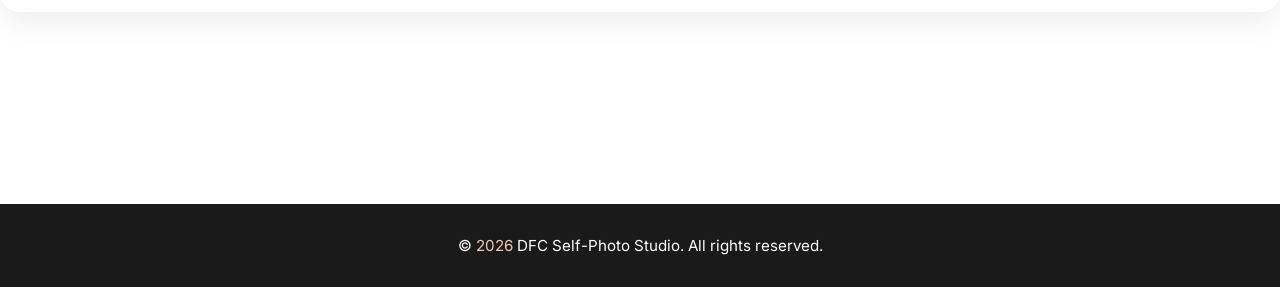
==== commit 52005391: "Update service images in index.html" ====
--- a/index.html
+++ b/index.html
@@ -134,14 +134,14 @@
         <p>Whether you're capturing memories with your partner or your best friend, this session gives you space to be playful, sweet, or dramatic.</p>
       </div>
       <div class="service-image">
-        <img src="assets/images/services/couple.jpg" alt="Solo or Couple Shoot">
+        <img src="assets/images/services/couple.jpg" alt="Couple Shoot">
       </div>
     </div>
 
     <!-- SERVICE 3 -->
     <div class="service-row">
       <div class="service-image">
-        <img src="assets/images/services/group-family.jpg" alt="Group or Family Shoot">
+        <img src="assets/images/services/family2.jpg" alt="Group or Family Shoot">
       </div>
       <div class="service-text glass-card">
         <h3>👨‍👩‍👧 Group / Family</h3>
@@ -156,14 +156,14 @@
         <p>Celebrate your special day with a fun, expressive shoot. Props, poses, and pure good vibes — make your birthday unforgettable.</p>
       </div>
       <div class="service-image">
-        <img src="assets/images/services/birthday.jpg" alt="Birthday Shoot">
+        <img src="assets/images/services/birthday2.jpg" alt="Birthday Shoot">
       </div>
     </div>
 
     <!-- SERVICE 5 -->
     <div class="service-row">
       <div class="service-image">
-        <img src="assets/images/services/premium.jpg" alt="Premium Shoot">
+        <img src="assets/images/services/premium2.jpg" alt="Premium Shoot">
       </div>
       <div class="service-text glass-card">
         <h3>💎 Premium Session</h3>
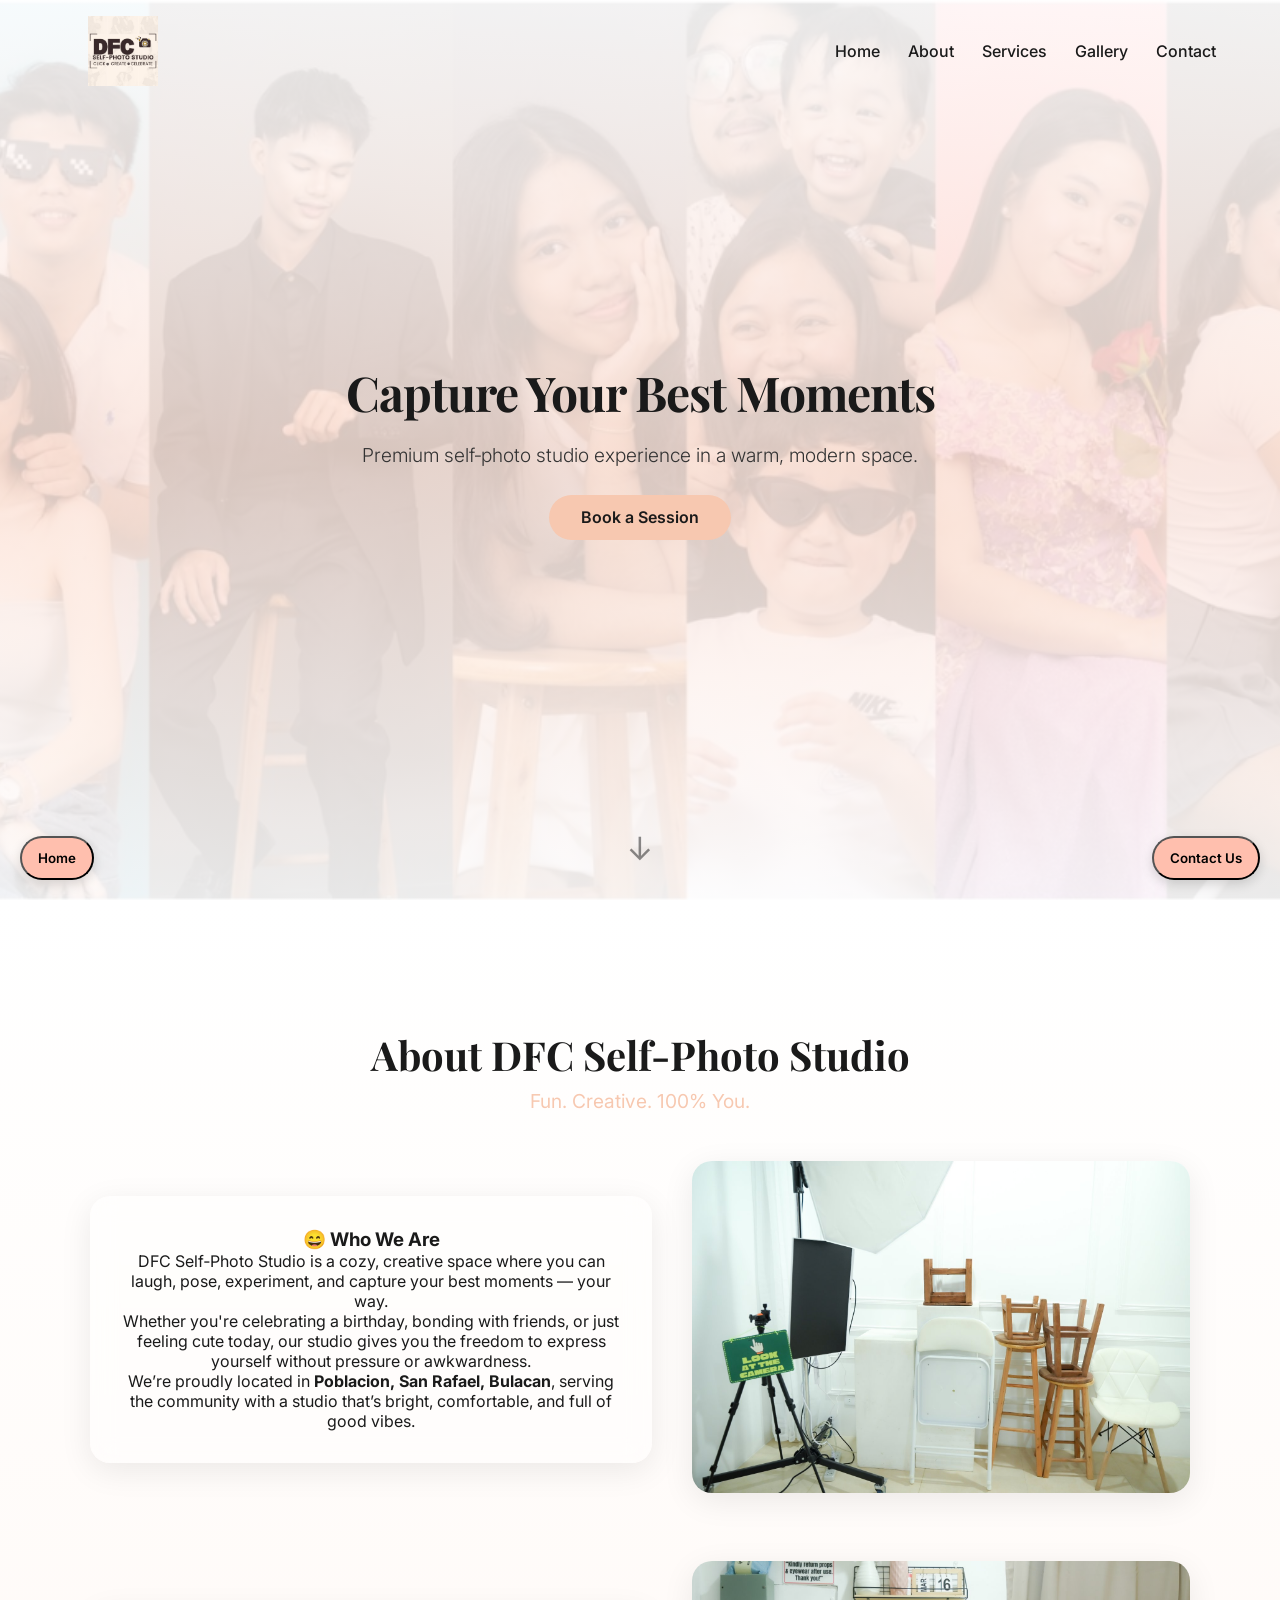
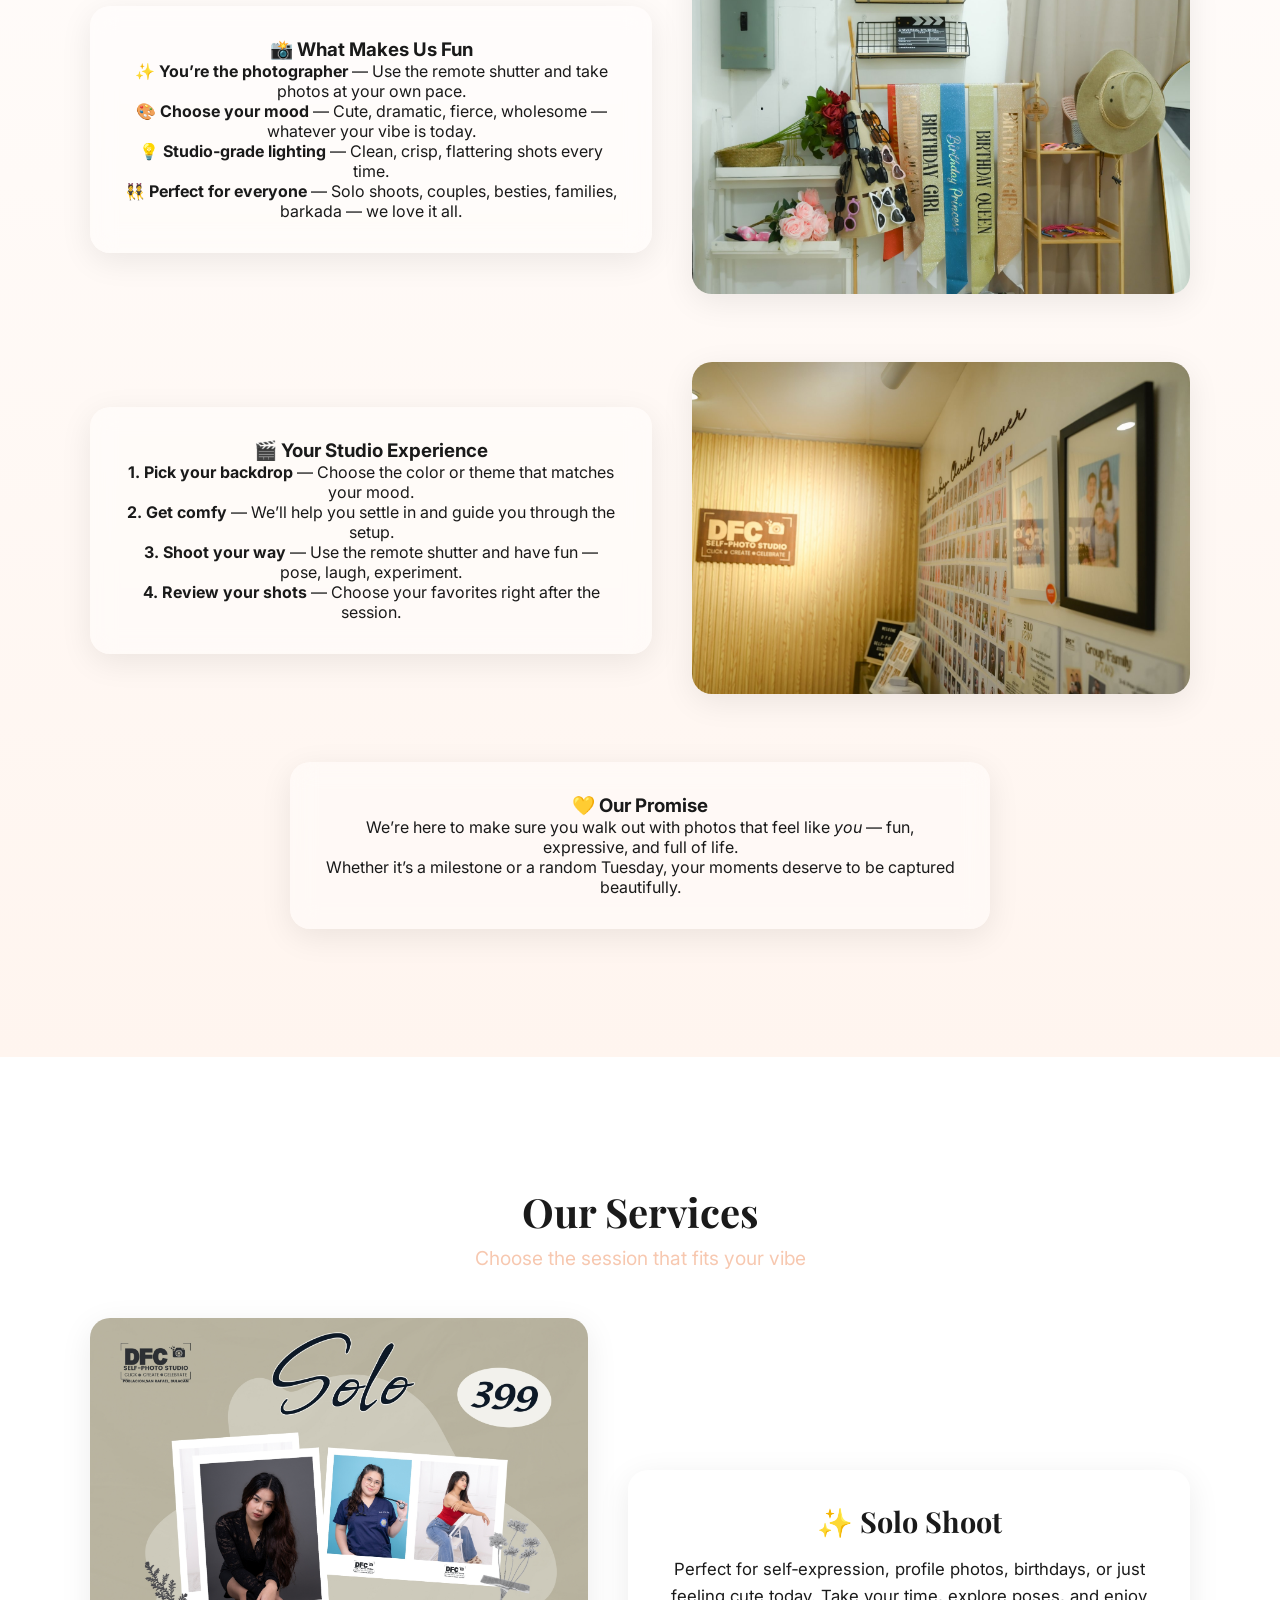
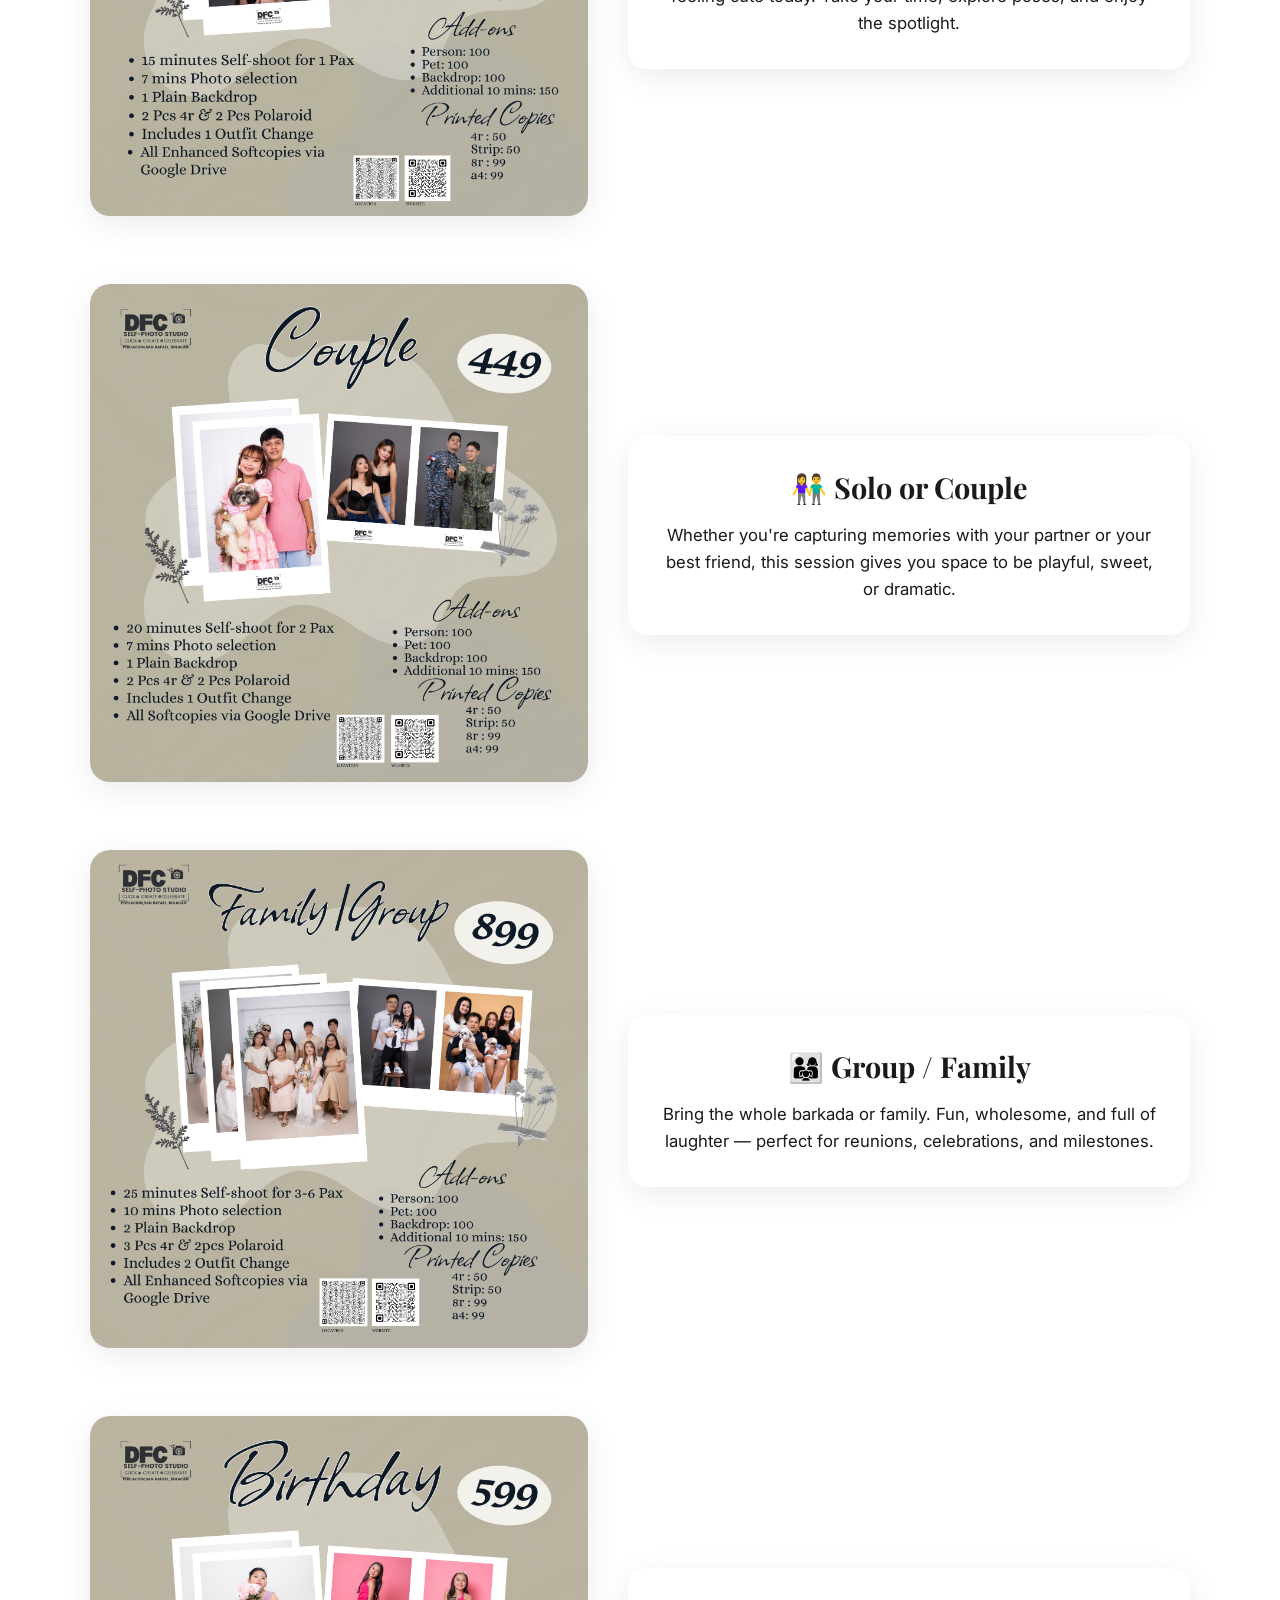
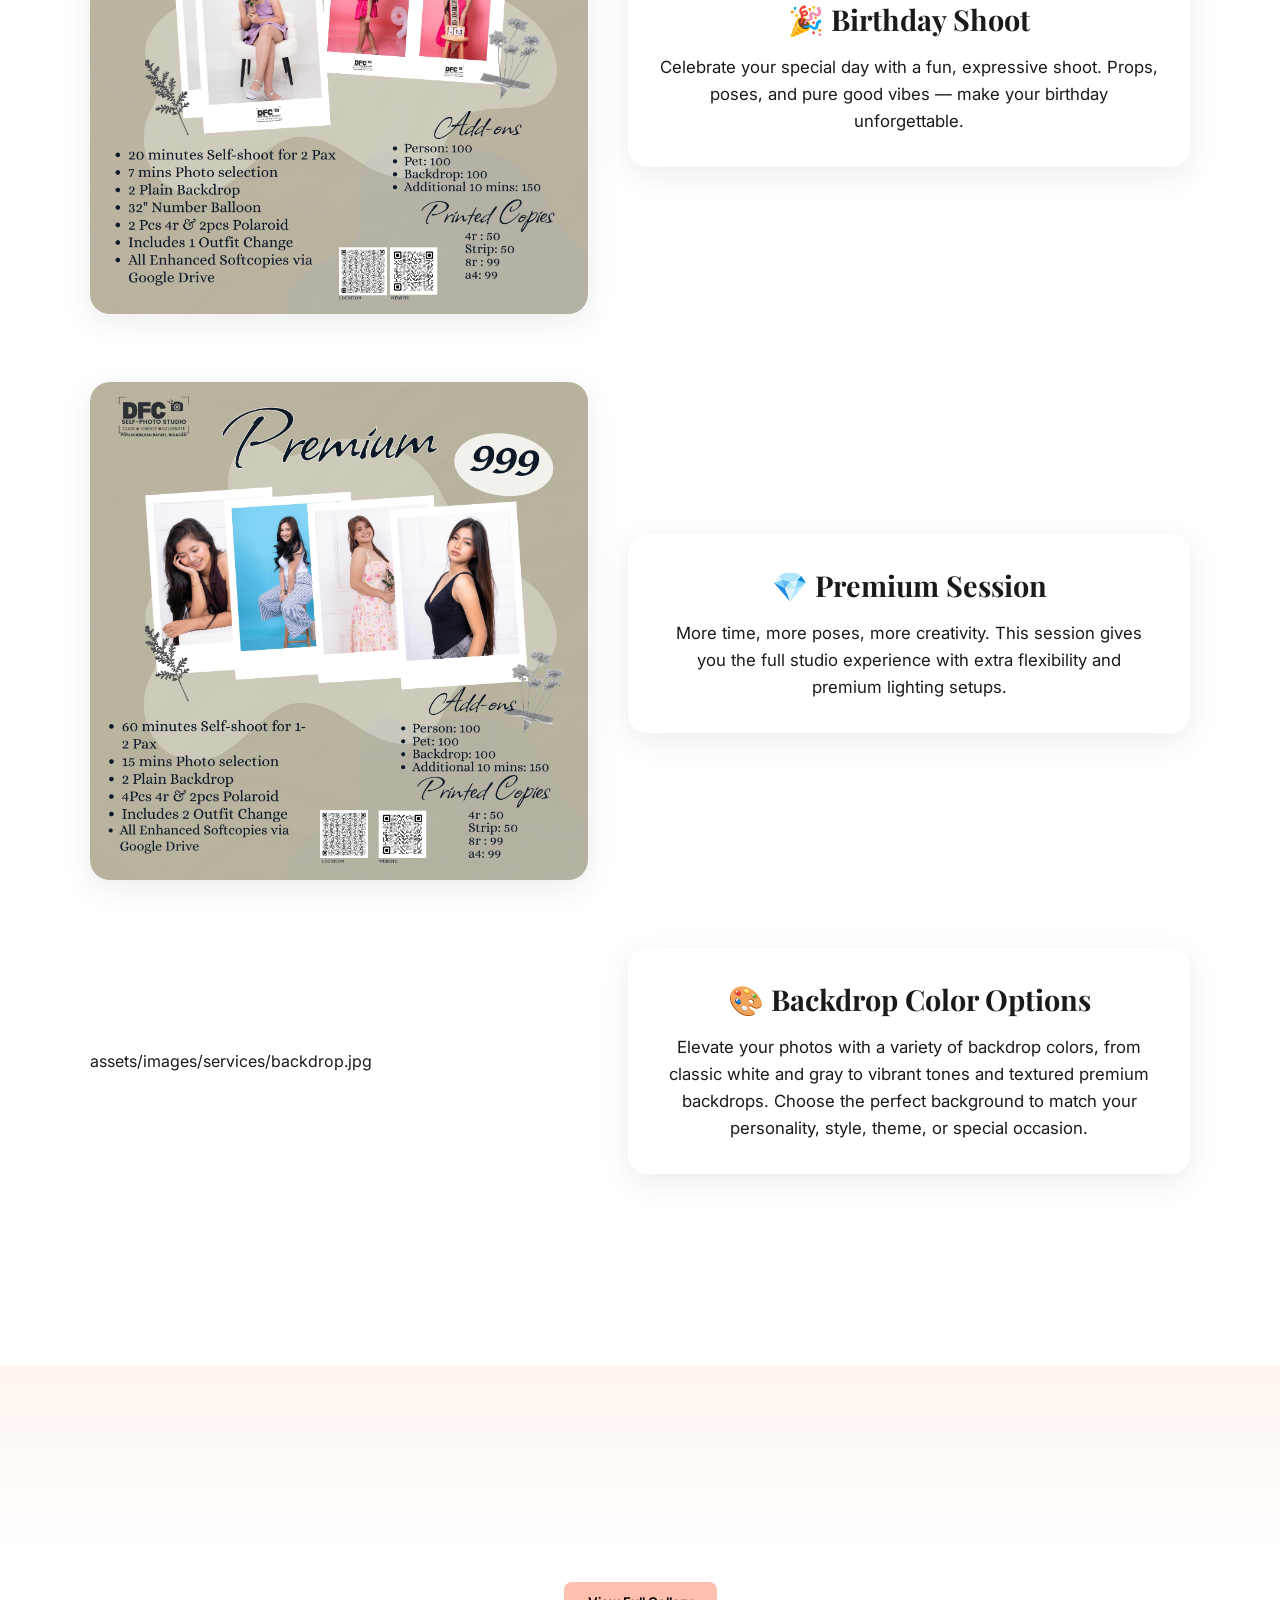
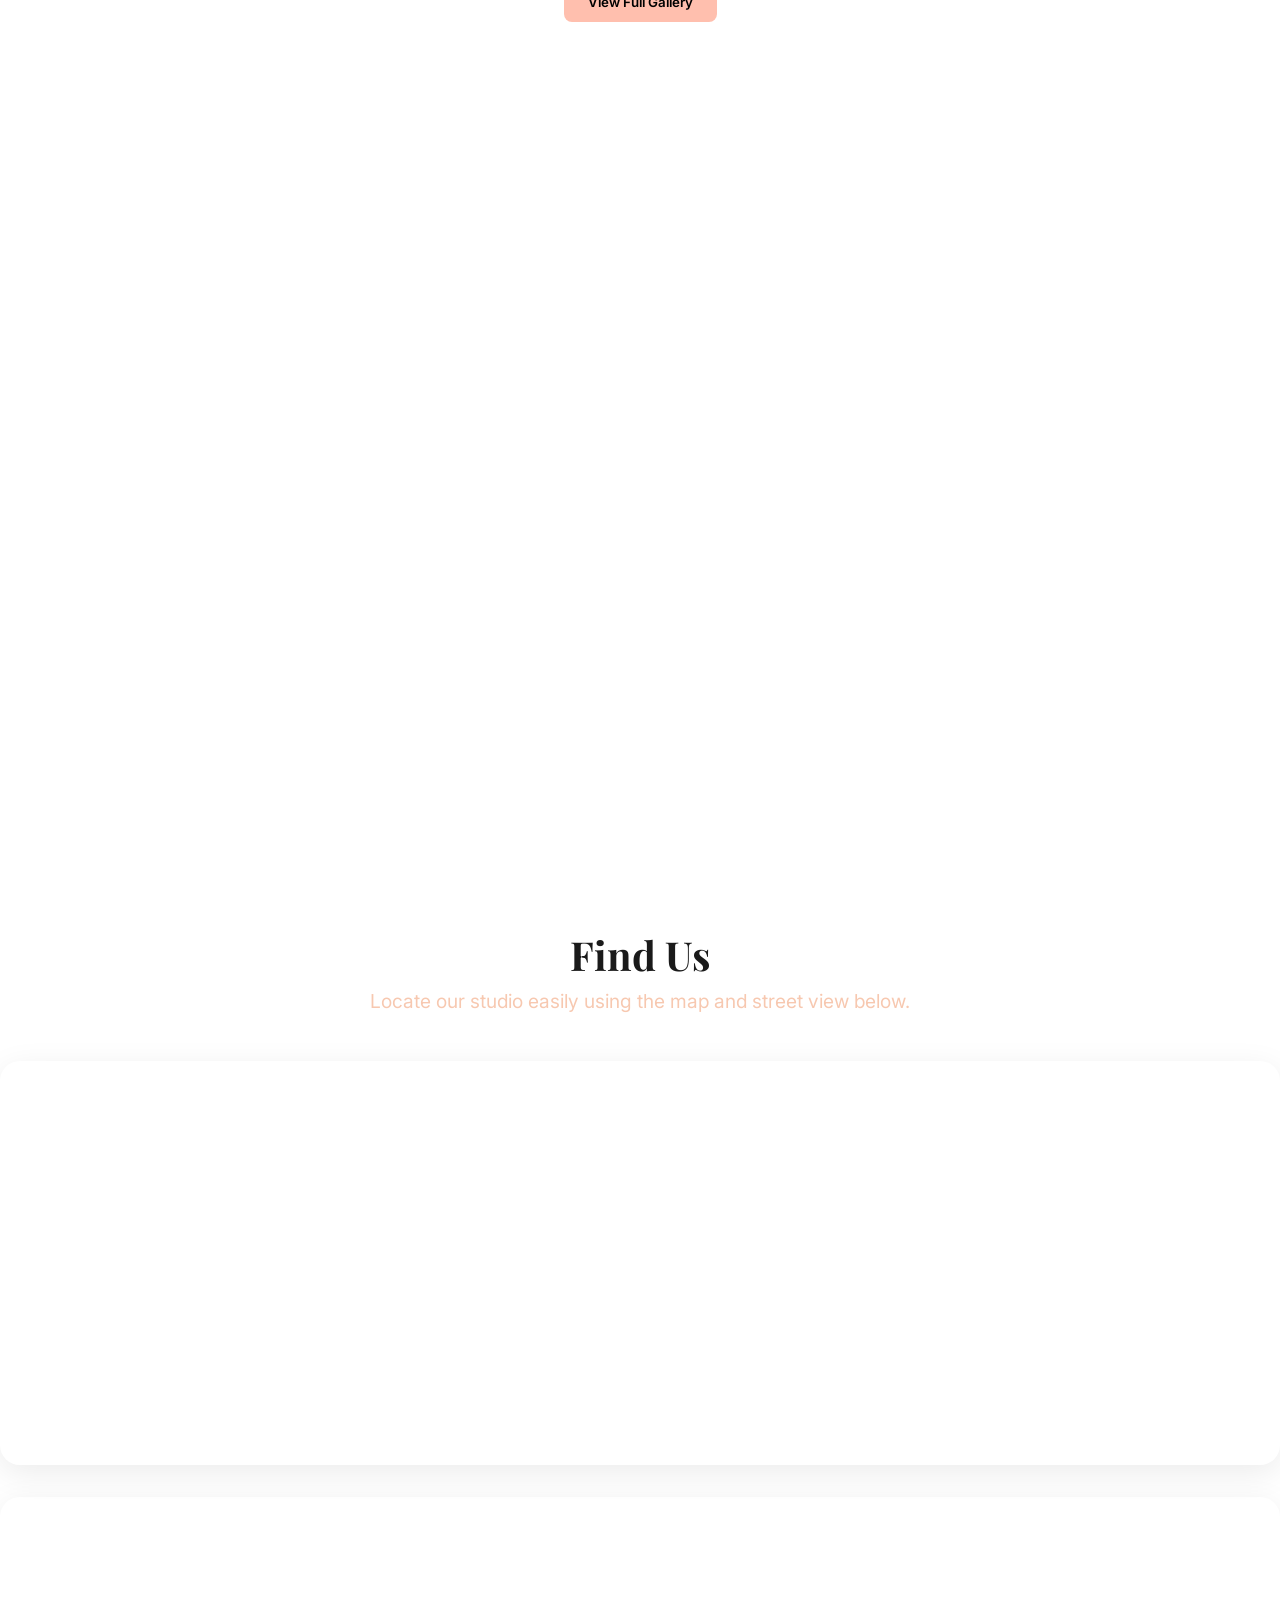
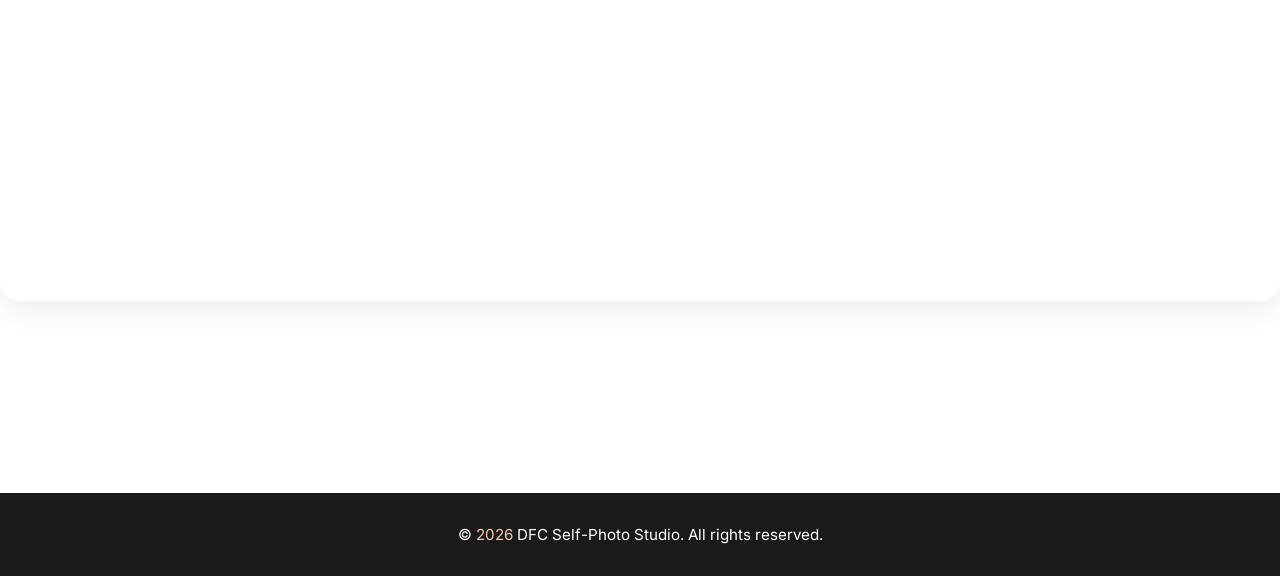
==== commit bdd81849: "Add backdrop color options service section Added a new service section for backdrop color options wi" ====
--- a/index.html
+++ b/index.html
@@ -171,6 +171,21 @@
       </div>
     </div>
 
+    <!-- SERVICE 6 -->
+<div class="service-row reverse">
+<div class="service-text glass-card">
+<h3>🎨 Backdrop Color Options</h3>
+<p>
+Elevate your photos with a variety of backdrop colors, from classic white and gray
+to vibrant tones and textured premium backdrops. Choose the perfect background
+to match your personality, style, theme, or special occasion.
+</p>
+</div>
+<div class="service-image">
+assets/images/services/backdrop.jpg
+</div>
+</div>
+    
   </div>
 </section>
 
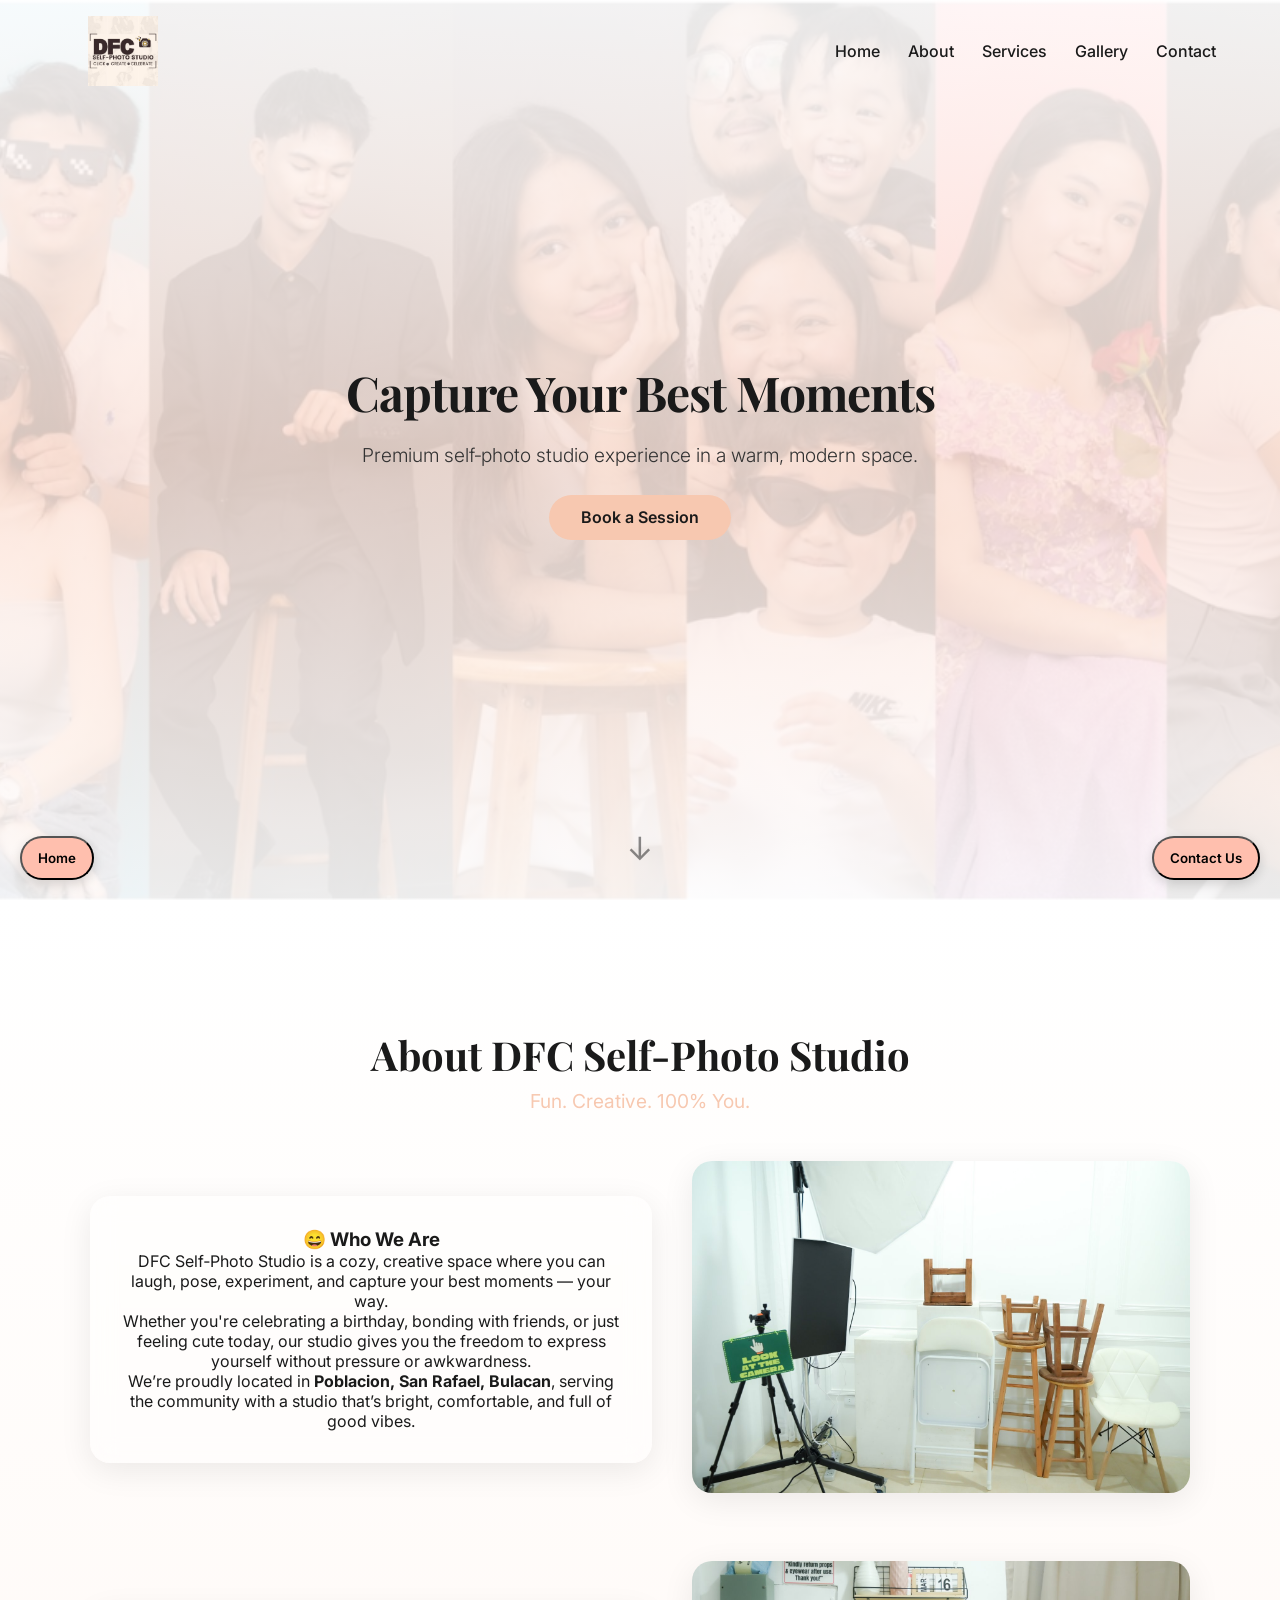
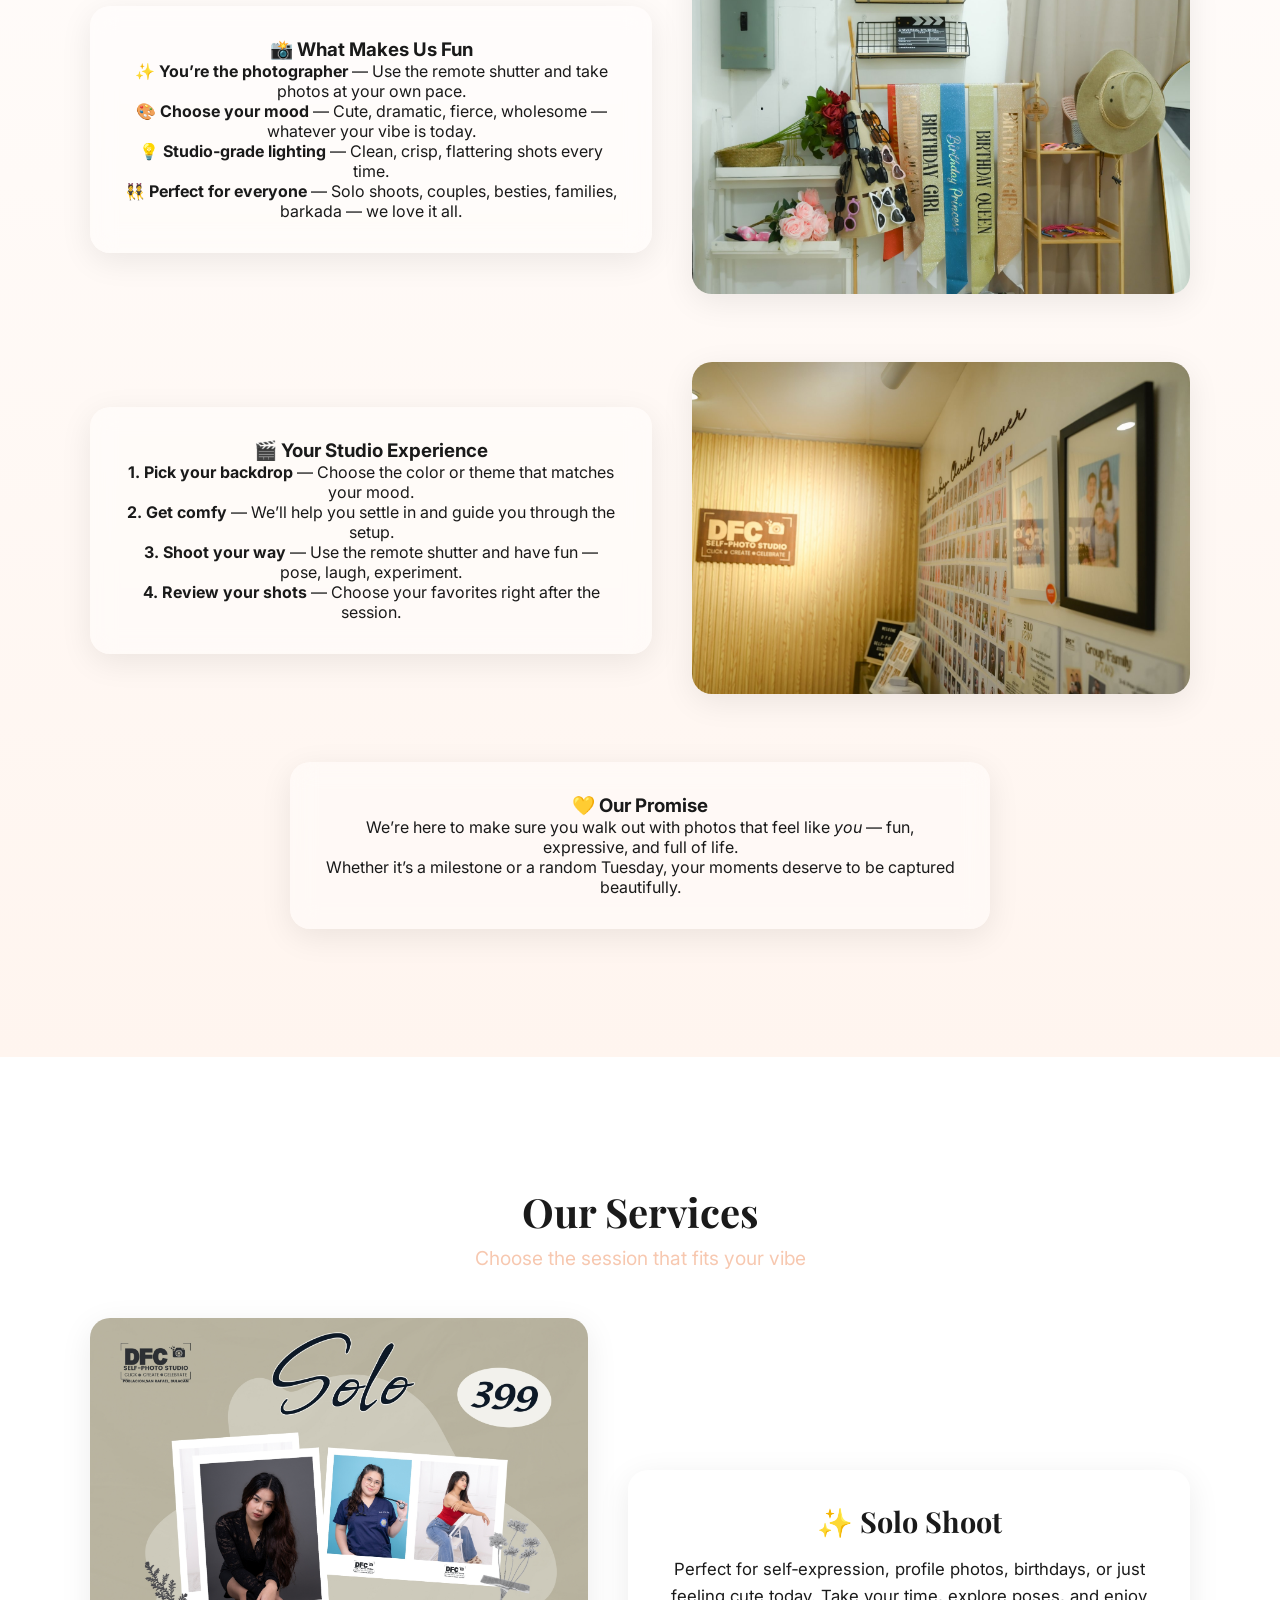
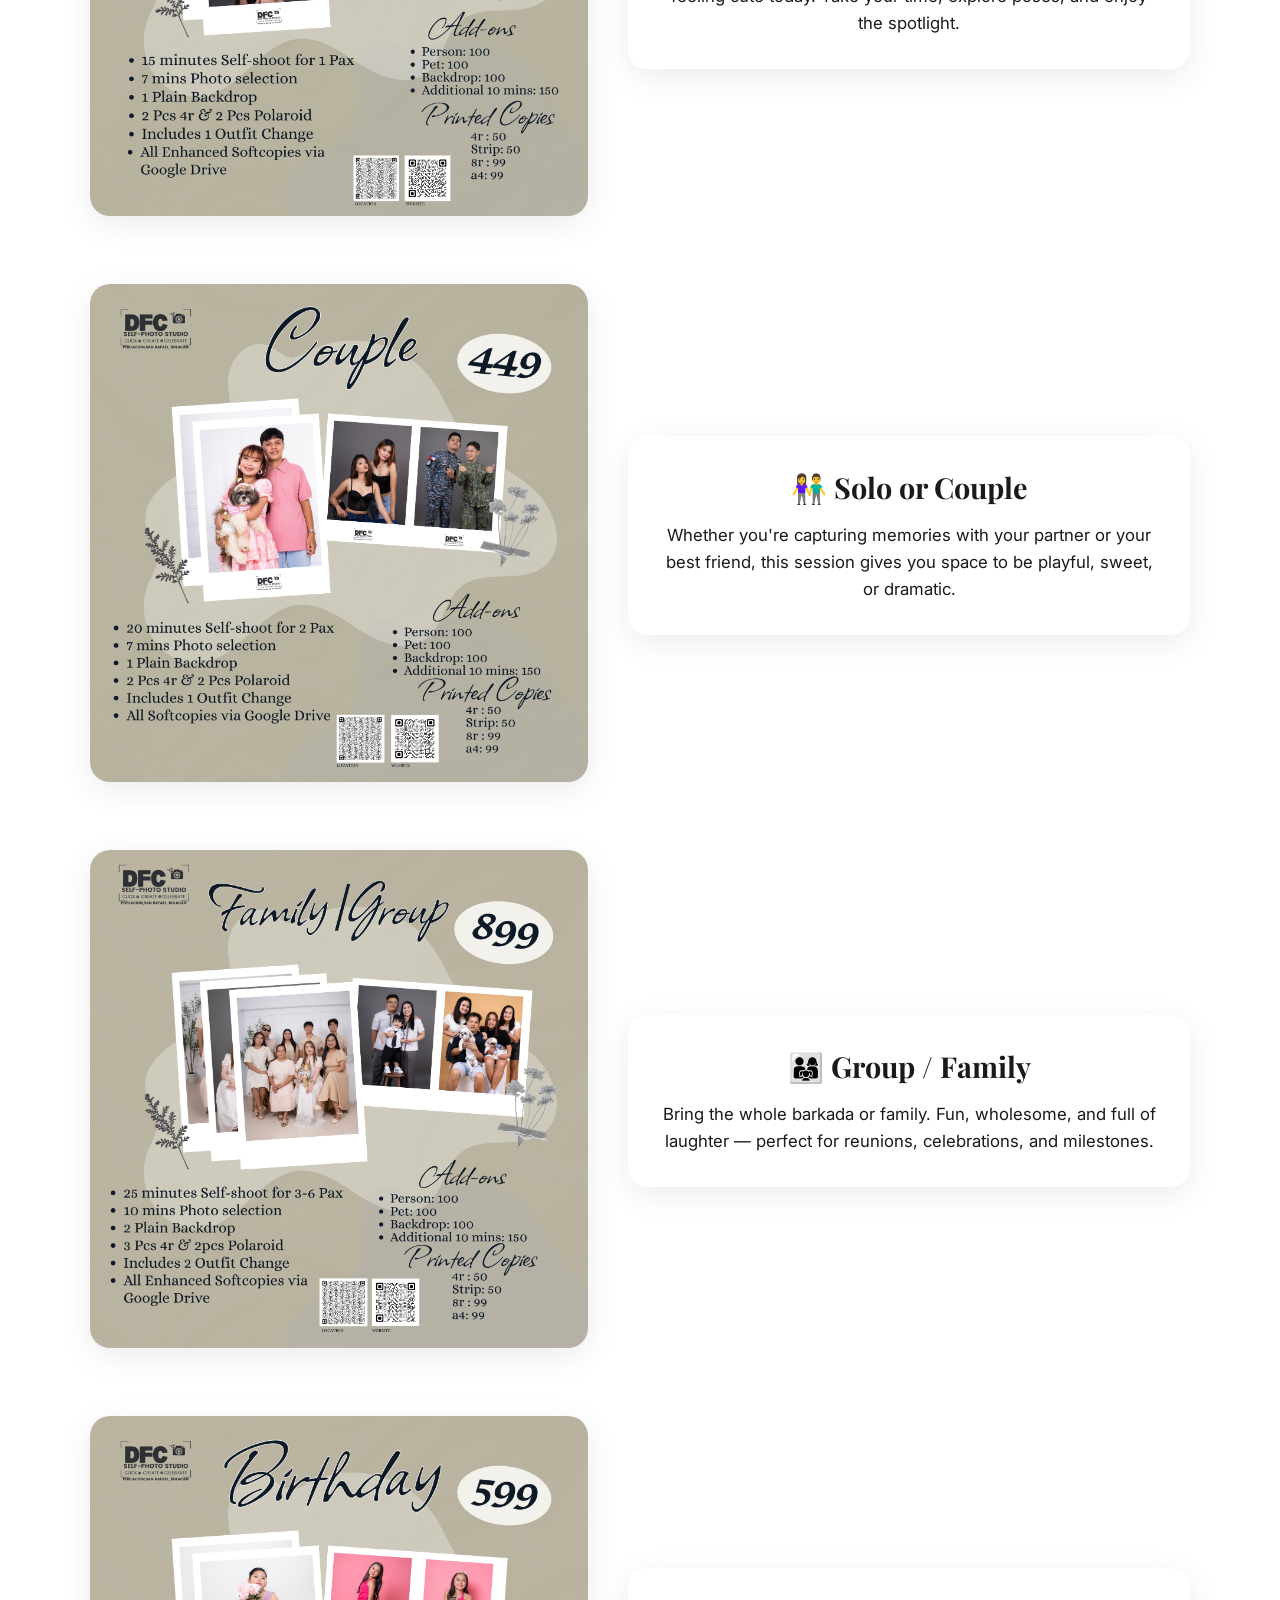
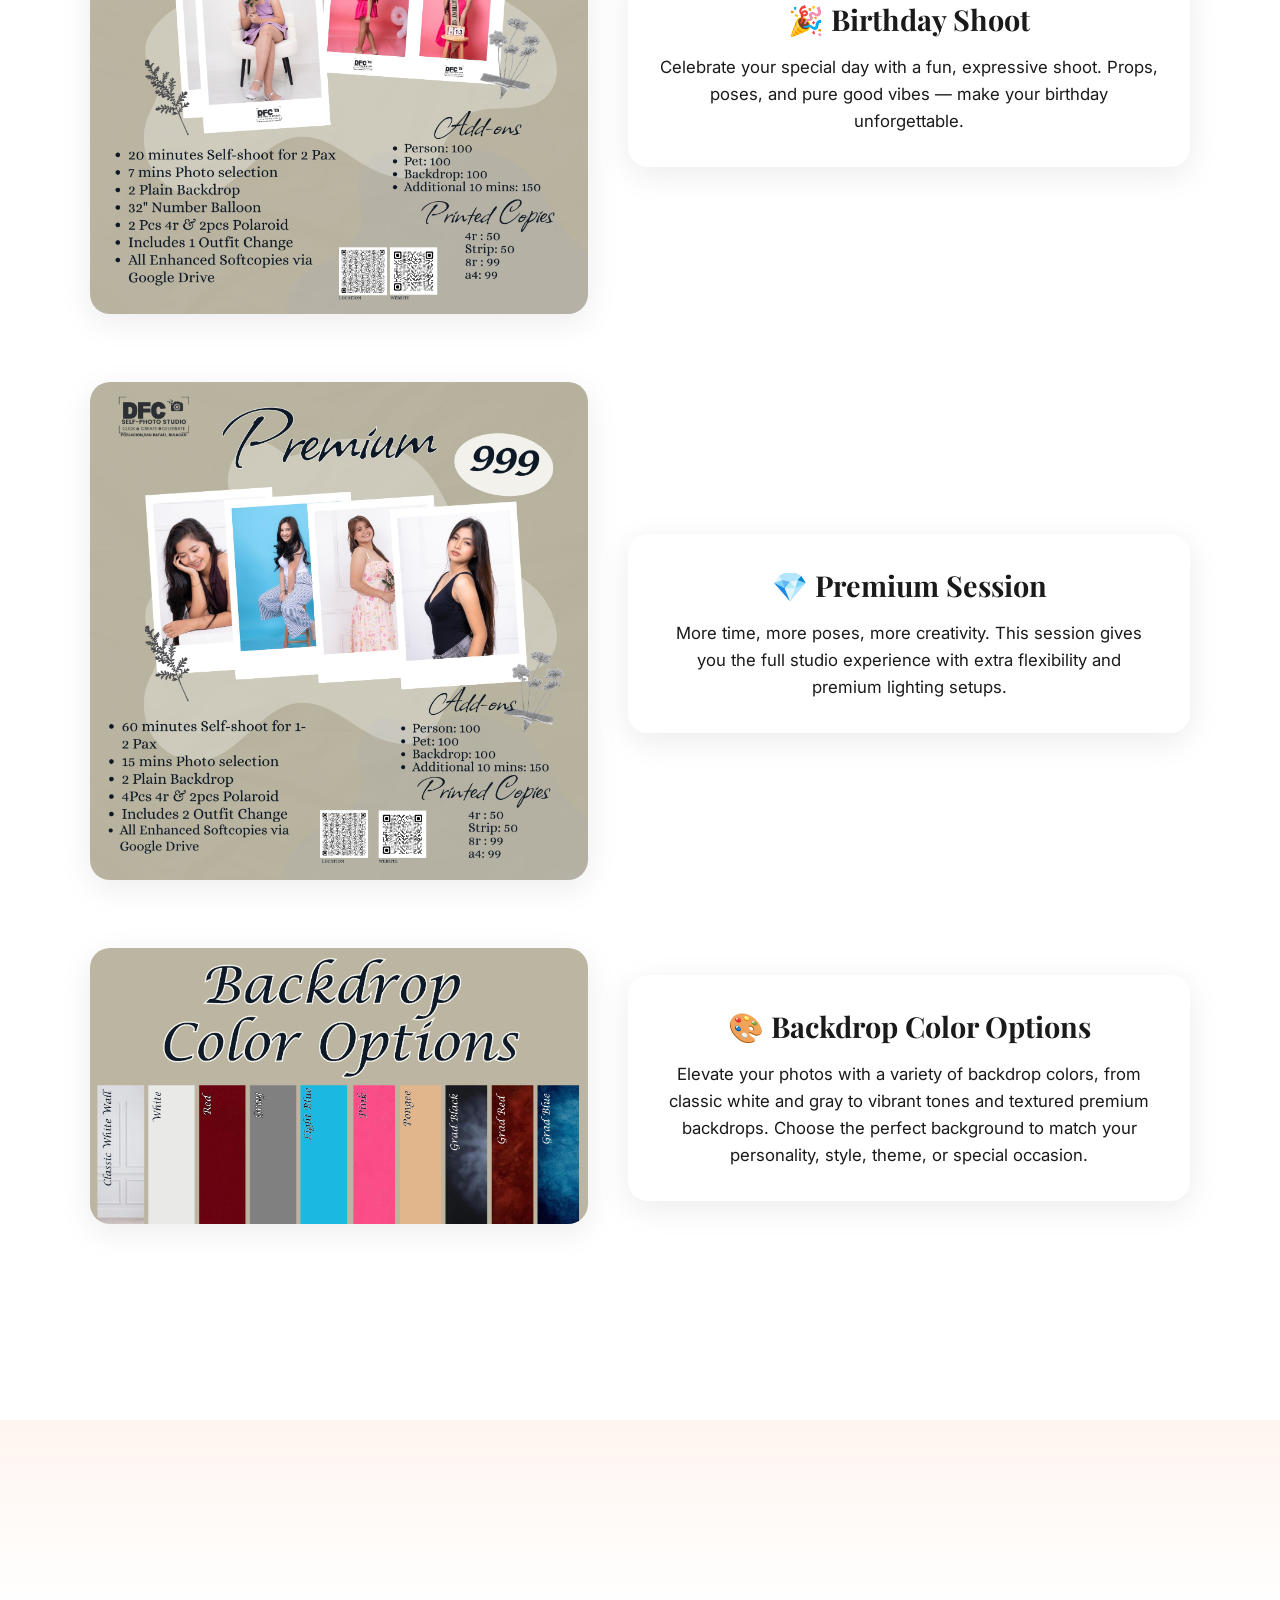
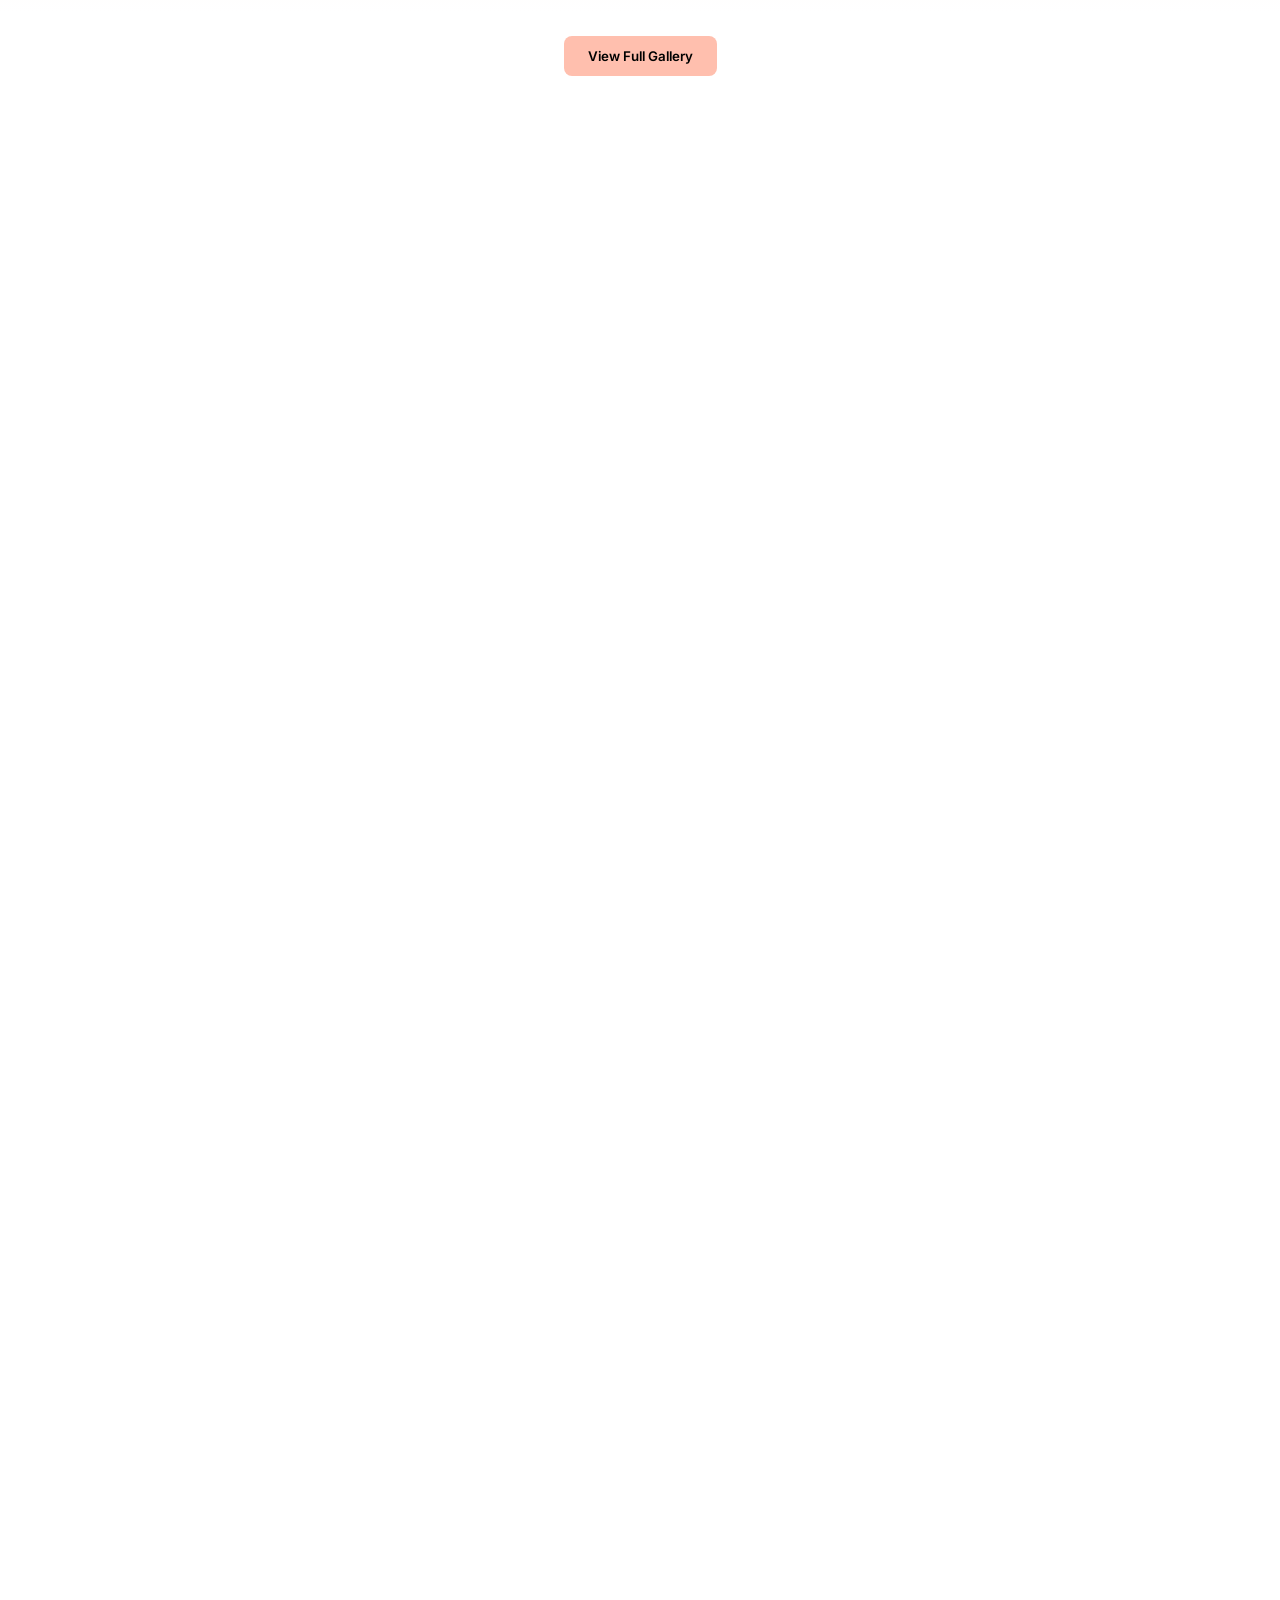
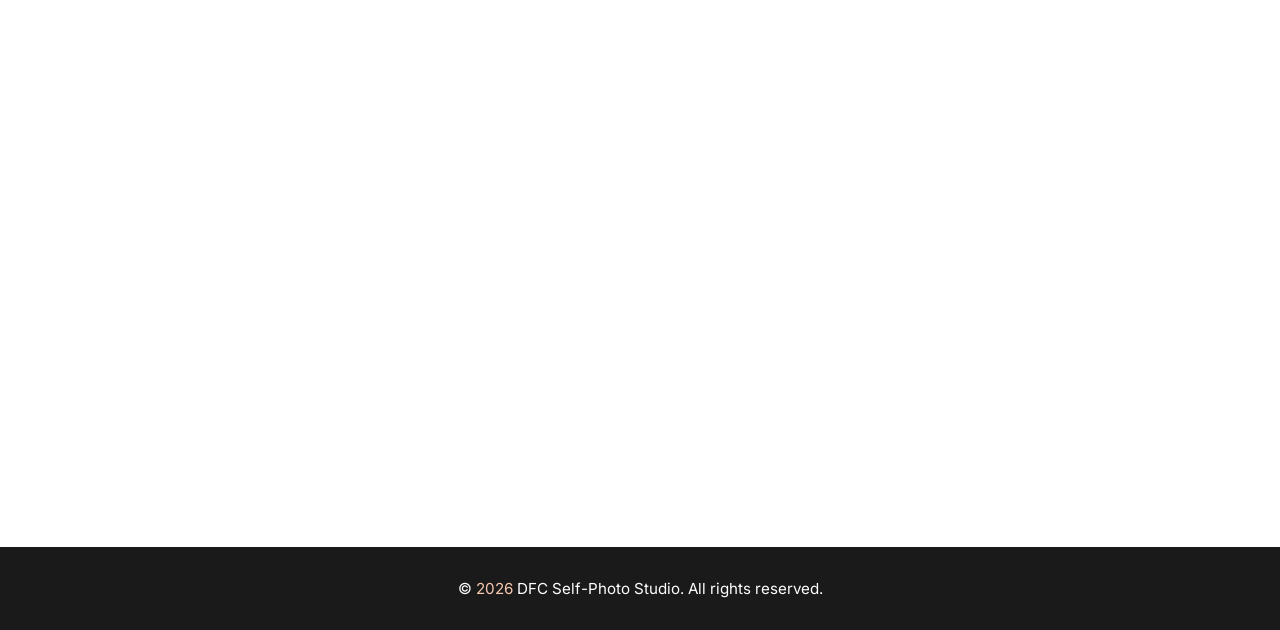
==== commit 11833a26: "Refactor backdrop section layout in index.html" ====
--- a/index.html
+++ b/index.html
@@ -172,19 +172,15 @@
     </div>
 
     <!-- SERVICE 6 -->
-<div class="service-row reverse">
-<div class="service-text glass-card">
-<h3>🎨 Backdrop Color Options</h3>
-<p>
-Elevate your photos with a variety of backdrop colors, from classic white and gray
-to vibrant tones and textured premium backdrops. Choose the perfect background
-to match your personality, style, theme, or special occasion.
-</p>
-</div>
-<div class="service-image">
-assets/images/services/backdrop.jpg
-</div>
-</div>
+    <div class="service-row">
+      <div class="service-image">
+        <img src="assets/images/services/backdrop.jpg" alt="Backdrop Option">
+      </div>
+      <div class="service-text glass-card">
+        <h3>🎨 Backdrop Color Options</h3>
+        <p>Elevate your photos with a variety of backdrop colors, from classic white and gray to vibrant tones and textured premium backdrops. Choose the perfect background to match your personality, style, theme, or special occasion.</p>
+      </div>
+    </div>
     
   </div>
 </section>
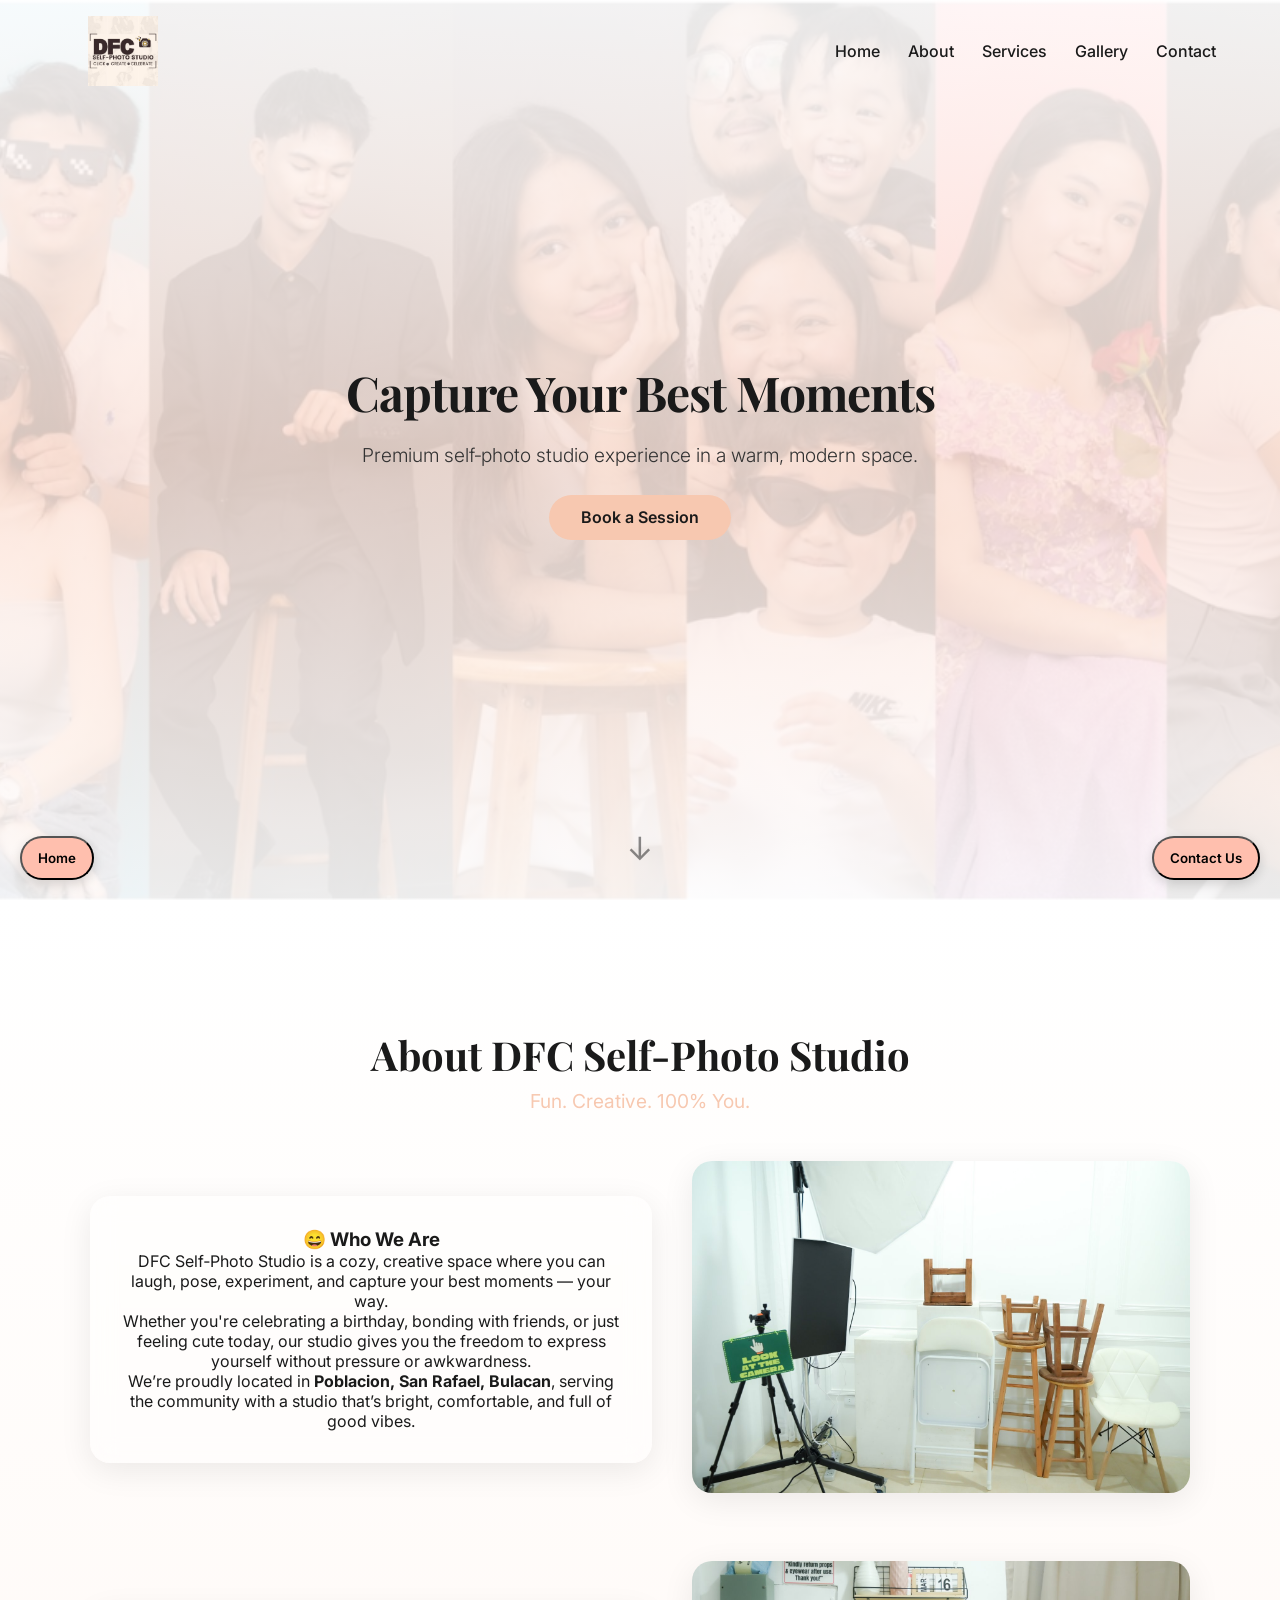
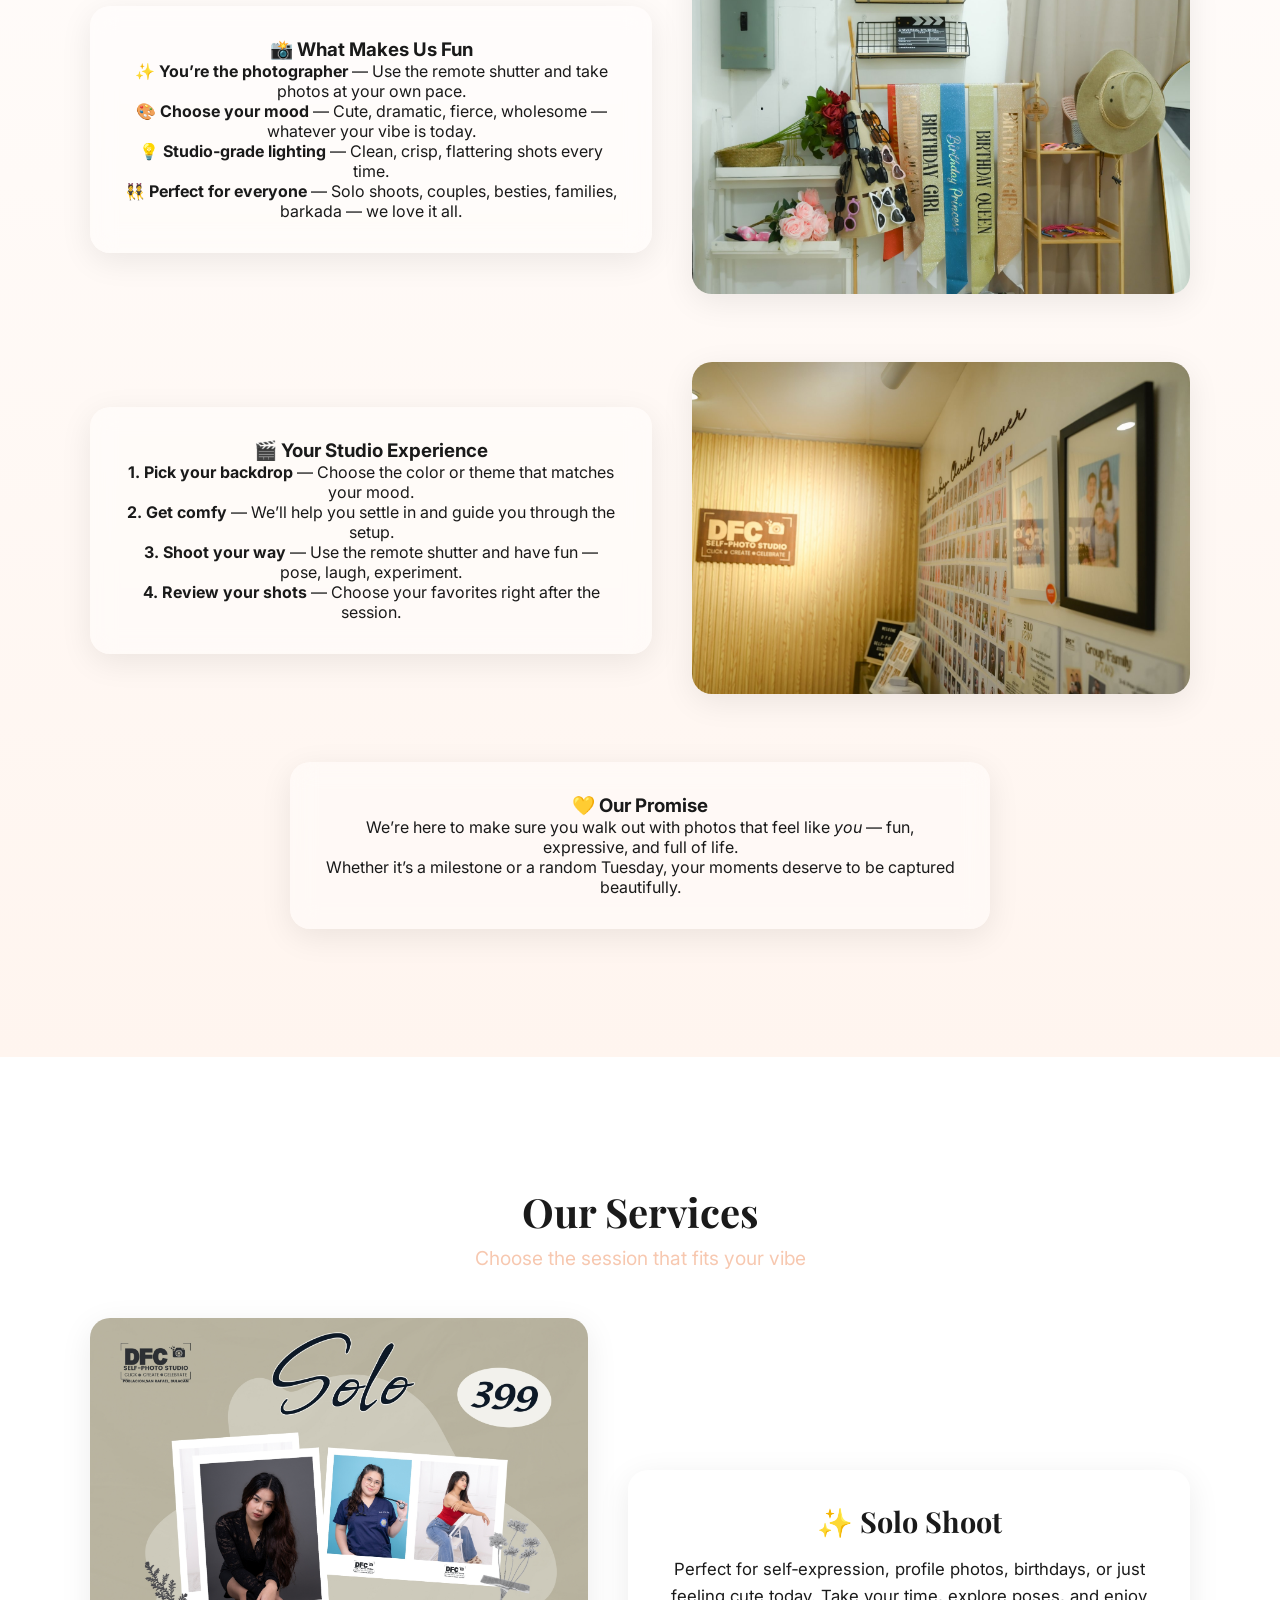
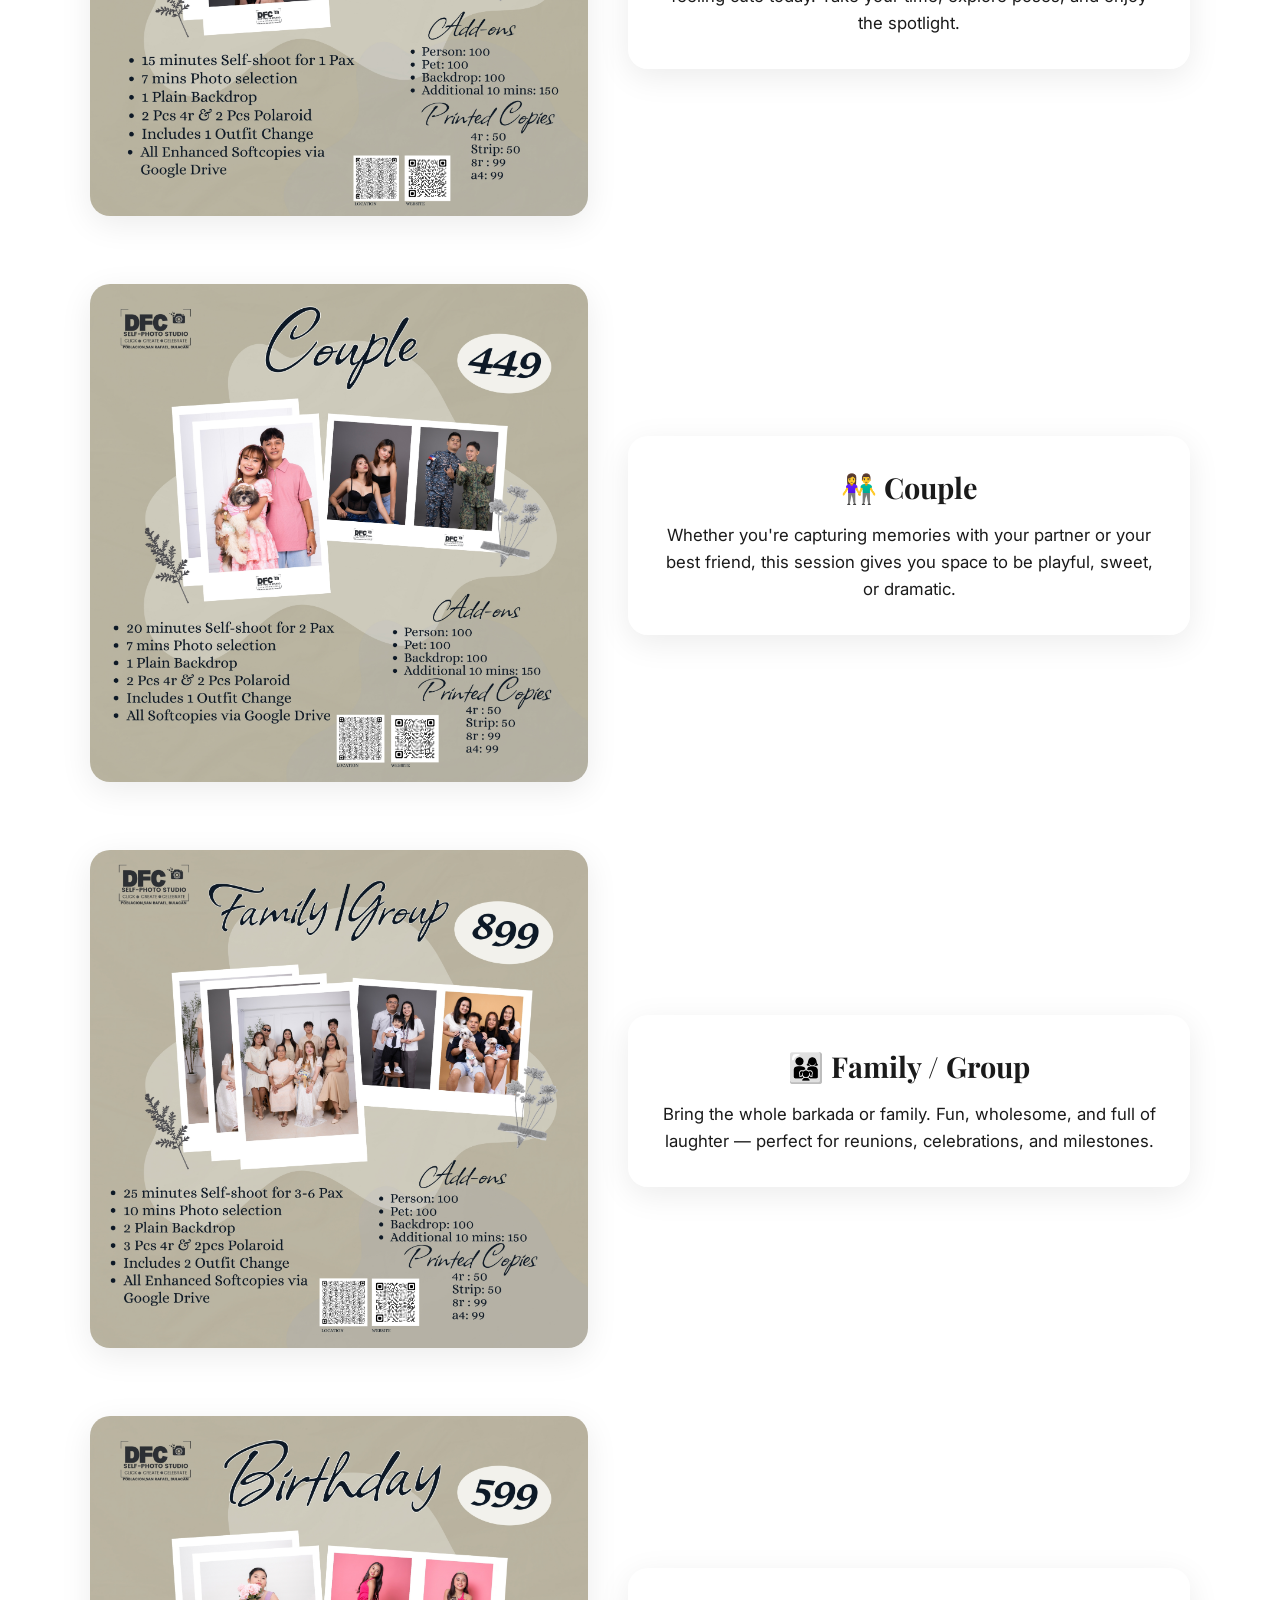
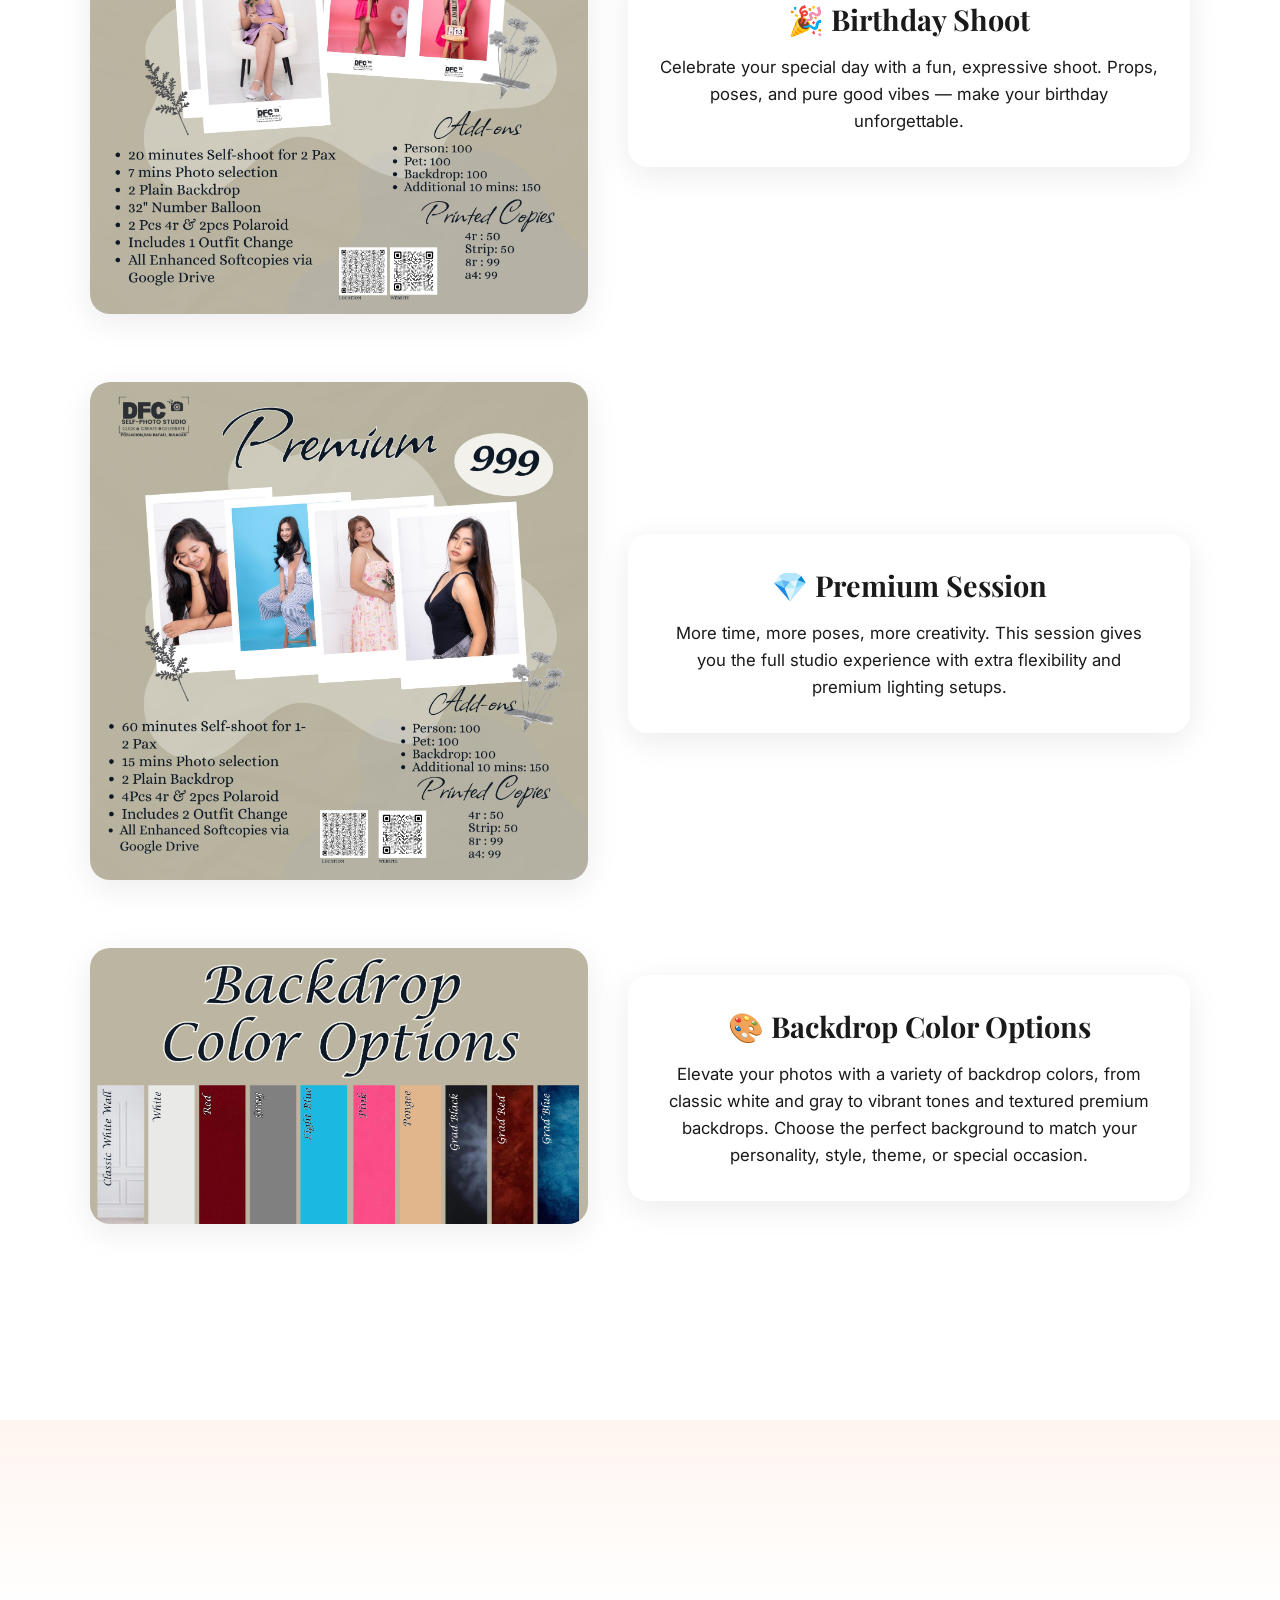
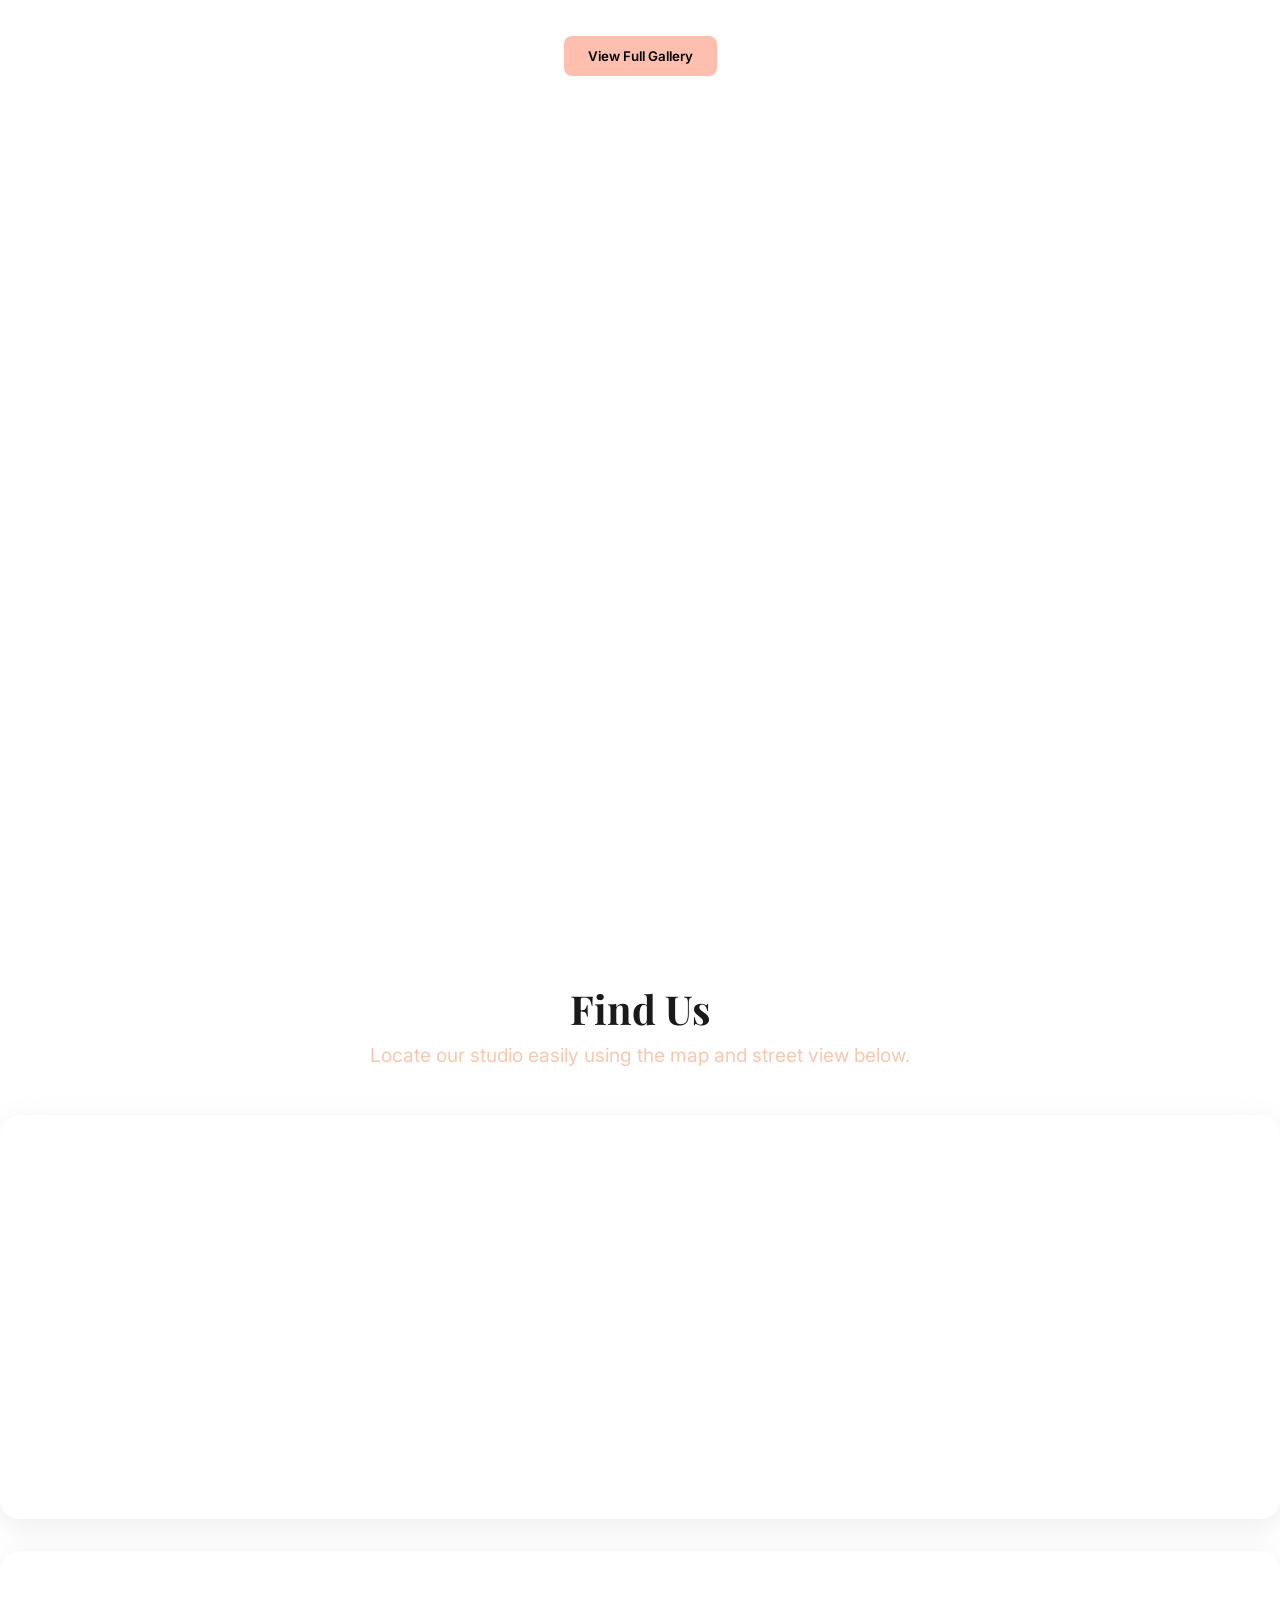
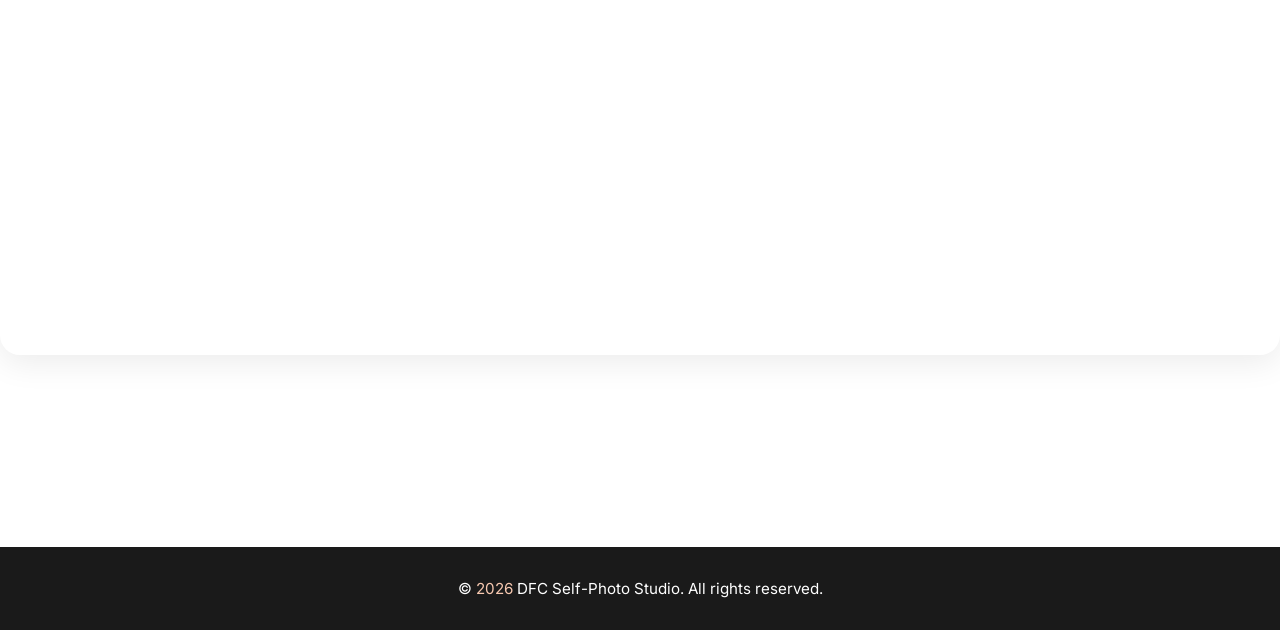
==== commit abe4fd41: "Update service headings for clarity" ====
--- a/index.html
+++ b/index.html
@@ -130,7 +130,7 @@
     <!-- SERVICE 2 -->
     <div class="service-row reverse">
       <div class="service-text glass-card">
-        <h3>👫 Solo or Couple</h3>
+        <h3>👫 Couple</h3>
         <p>Whether you're capturing memories with your partner or your best friend, this session gives you space to be playful, sweet, or dramatic.</p>
       </div>
       <div class="service-image">
@@ -144,7 +144,7 @@
         <img src="assets/images/services/family2.jpg" alt="Group or Family Shoot">
       </div>
       <div class="service-text glass-card">
-        <h3>👨‍👩‍👧 Group / Family</h3>
+        <h3>👨‍👩‍👧 Family / Group</h3>
         <p>Bring the whole barkada or family. Fun, wholesome, and full of laughter — perfect for reunions, celebrations, and milestones.</p>
       </div>
     </div>
